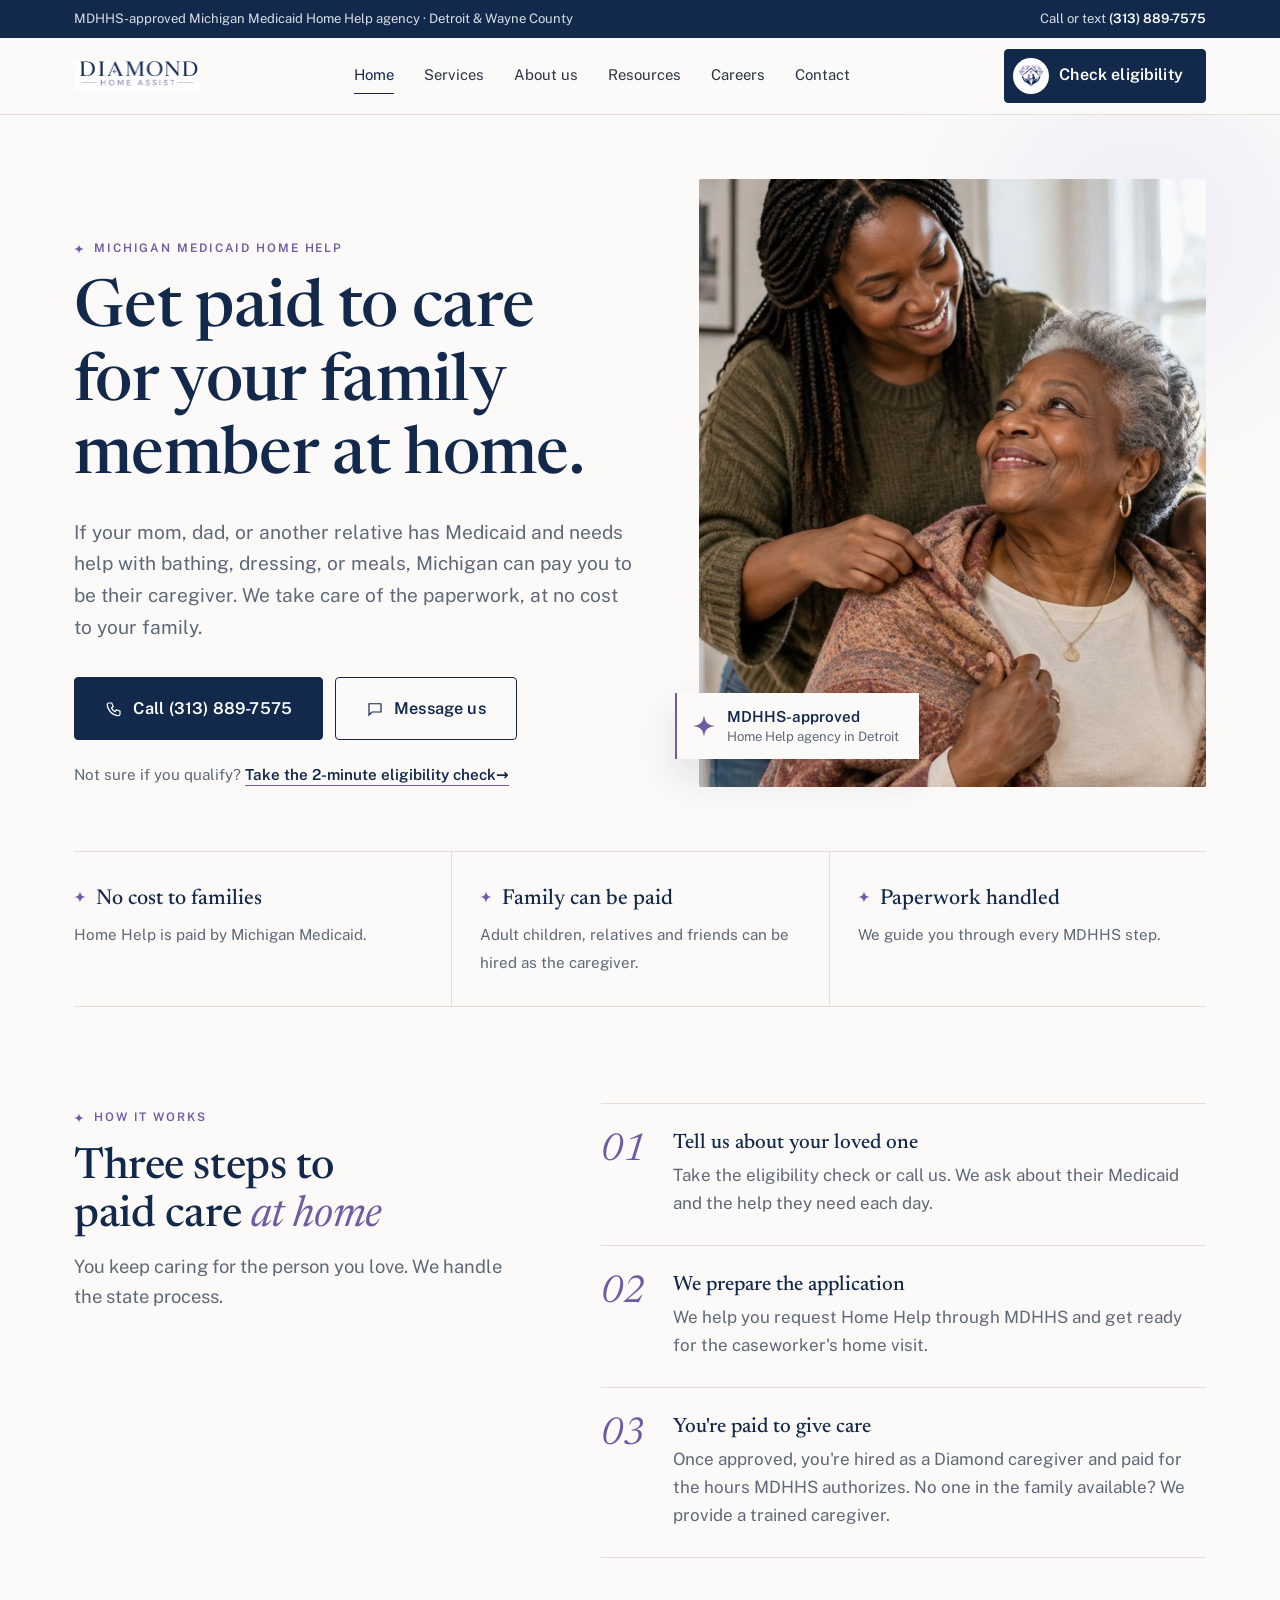
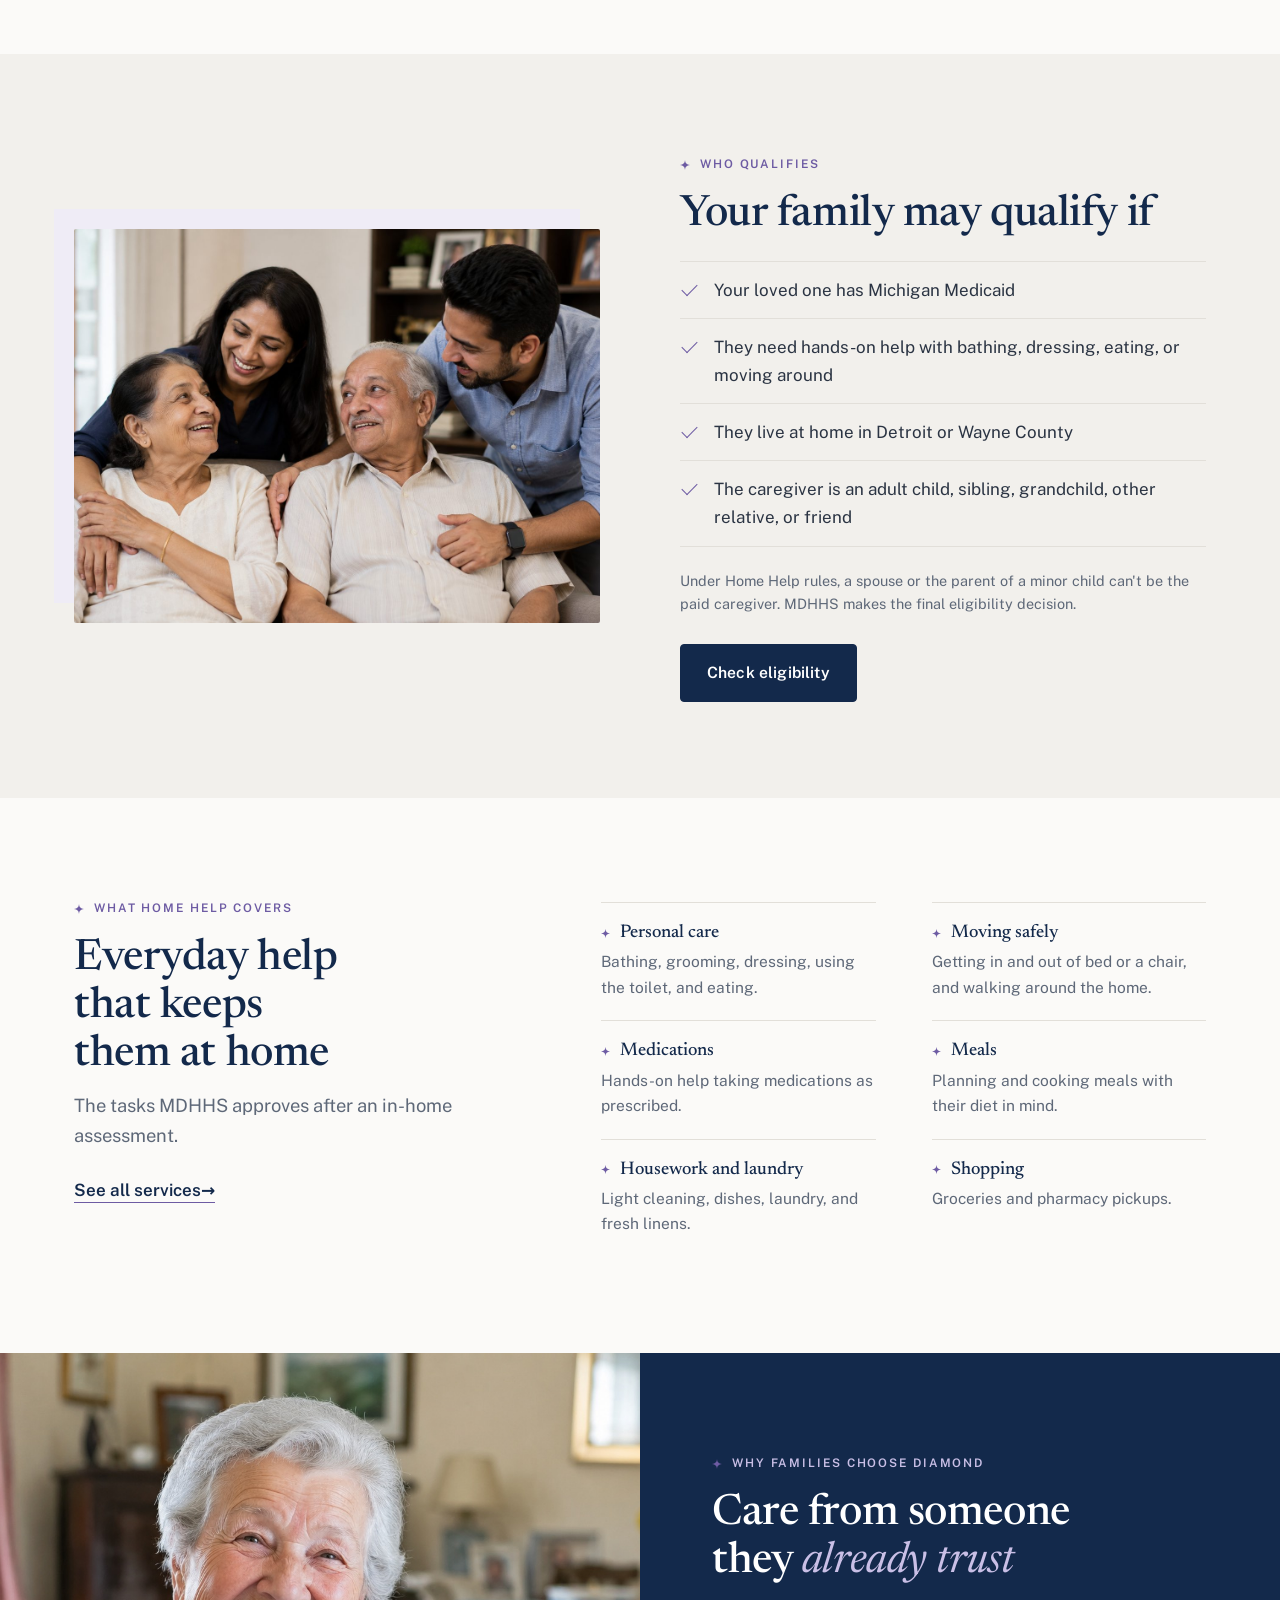
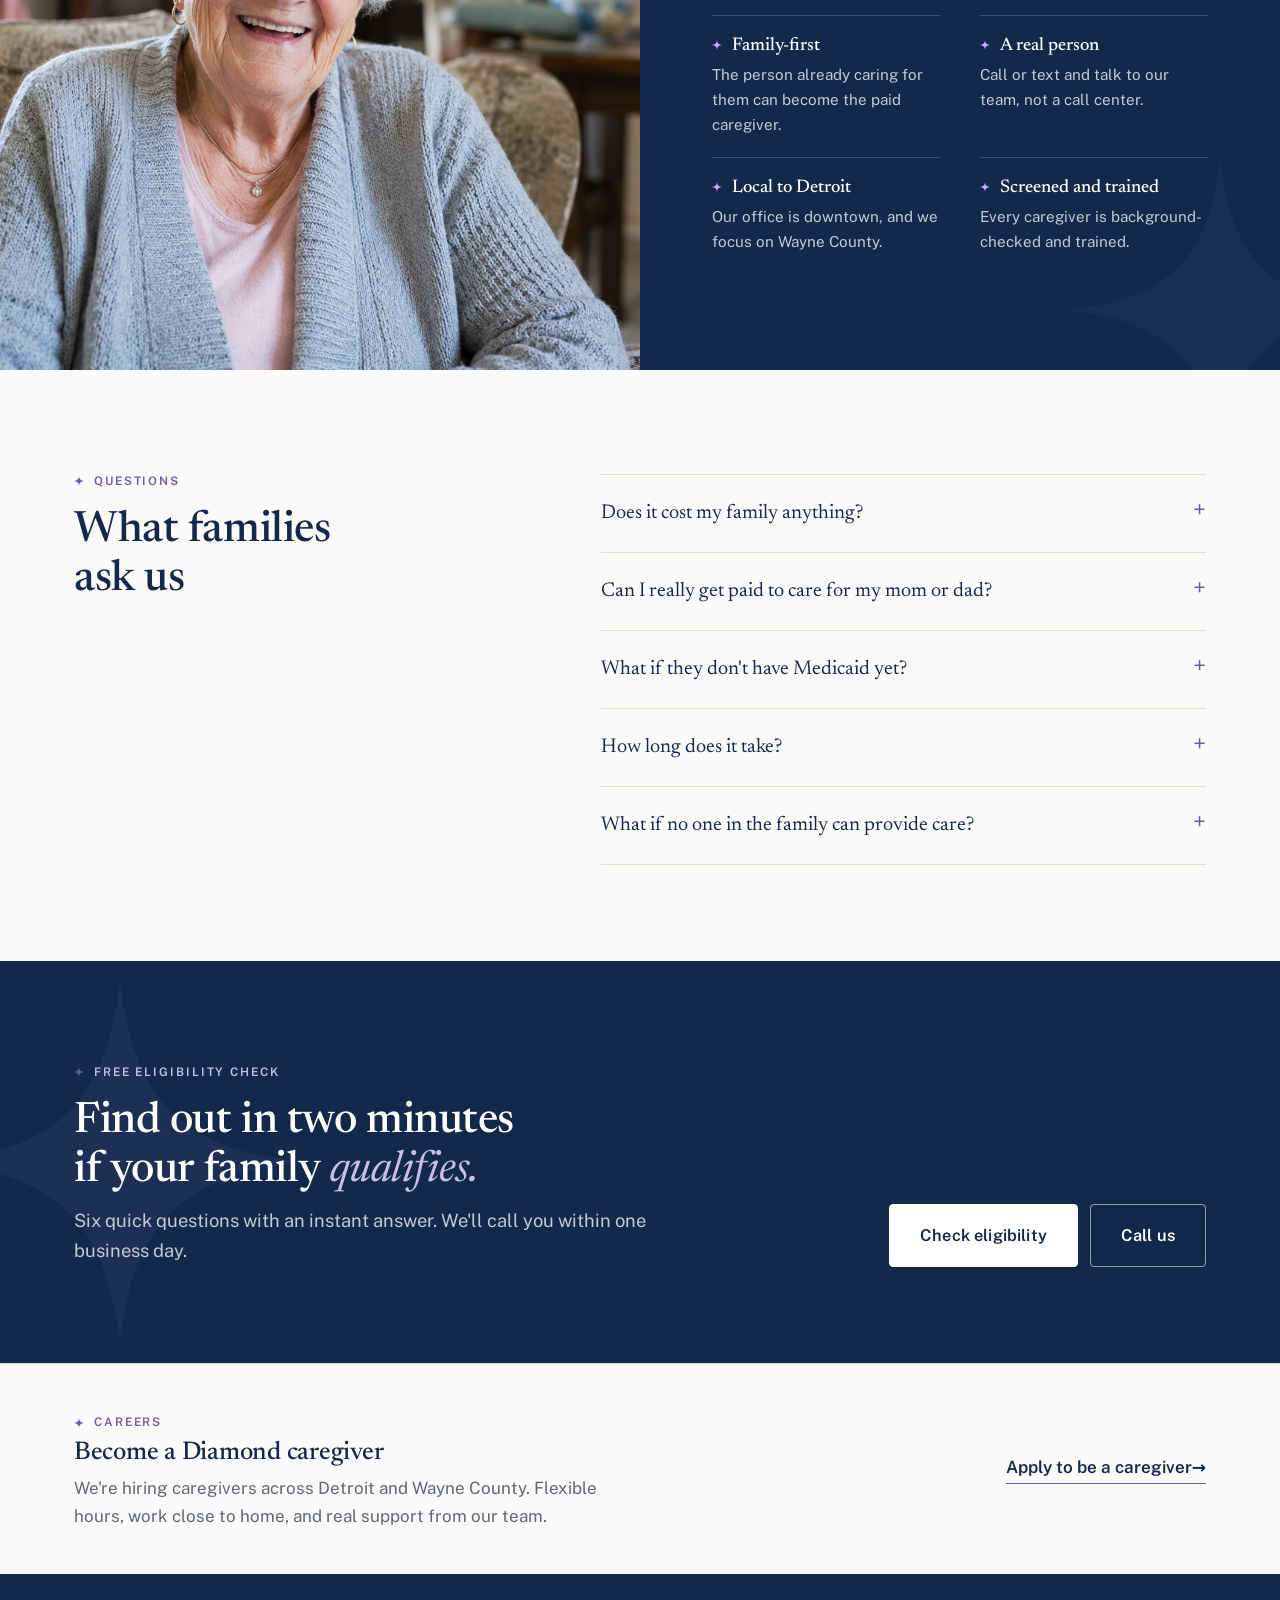
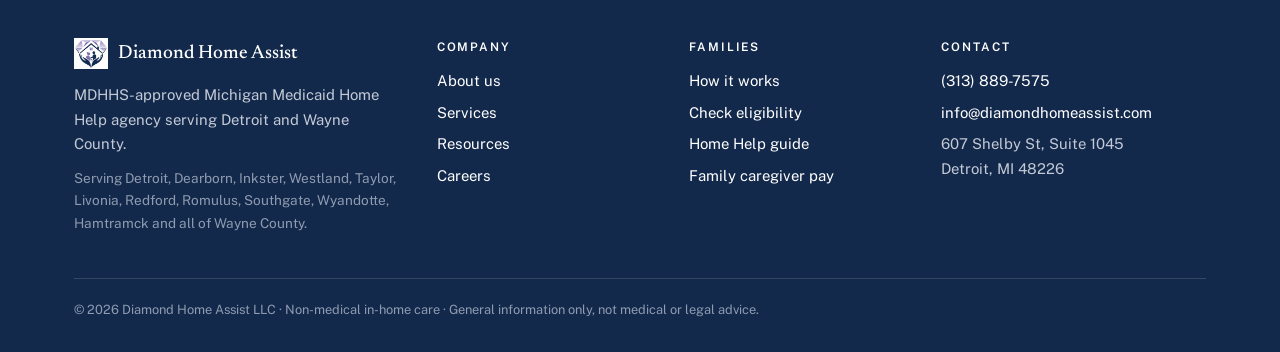
==== index.html @ 78a23a75 "Hero: align photo (remove offset frame), plain headline Co-Authored-By: Claude Opus 5.5 <noreply@ant" ====
<!DOCTYPE html>
<html lang="en">
<head>
<meta charset="utf-8">
<meta name="viewport" content="width=device-width, initial-scale=1">
<title>Get Paid to Care for Your Family Member | Diamond Home Assist – Detroit Home Help</title>
<meta name="description" content="Caring for a parent or relative in Detroit or Wayne County? If they have Medicaid, Michigan Home Help may pay you to be their caregiver. Free eligibility check — we handle the paperwork.">
<link rel="icon" href="assets/mark-sm.png">
<link rel="preconnect" href="https://fonts.googleapis.com">
<link rel="preconnect" href="https://fonts.gstatic.com" crossorigin>
<link href="https://fonts.googleapis.com/css2?family=Newsreader:ital,opsz,wght@0,6..72,400;0,6..72,500;1,6..72,400;1,6..72,500&family=Public+Sans:wght@400;500;600&display=swap" rel="stylesheet">
<link rel="stylesheet" href="style.css">
<link rel="canonical" href="https://diamondhomeassist.com/">
<meta property="og:title" content="Get paid to care for your family member | Diamond Home Assist">
<meta property="og:description" content="Caring for a parent on Medicaid in Detroit or Wayne County? Michigan Home Help may pay you. Free eligibility check.">
<meta property="og:image" content="https://diamondhomeassist.com/assets/og-image.jpg">
<meta property="og:url" content="https://diamondhomeassist.com/">
</head>
<body>

<div class="topbar"><div class="wrap">
  <span class="tb-left">MDHHS-approved Michigan Medicaid Home Help agency · Detroit &amp; Wayne County</span>
  <span>Call or text <a href="tel:+13138897575">(313) 889-7575</a></span>
</div></div>

<header>
  <div class="wrap nav">
    <a class="brand" href="index.html" aria-label="Diamond Home Assist — home"><img class="wordmark" src="assets/wordmark.png" alt="Diamond Home Assist"></a>
    <nav class="links" id="menu"><a href="index.html" class="active">Home</a><a href="services.html">Services</a><a href="about.html">About us</a><a href="articles.html">Resources</a><a href="careers.html">Careers</a><a href="#contact" data-msg>Contact</a></nav>
    <div class="nav-right">
      <a class="btn btn-primary nav-cta" href="eligibility.html"><span class="nav-emblem" aria-hidden="true"><img src="assets/mark-sm.png" alt=""></span>Check eligibility</a>
      <button class="burger" aria-label="Open menu" aria-expanded="false" aria-controls="menu"><span></span><span></span><span></span></button>
    </div>
  </div>
</header>

<main>
<section class="hero">
  <div class="wrap">
    <div class="hero-grid">
      <div>
        <span class="eyebrow">Michigan Medicaid Home Help</span>
        <h1>Get paid to care for your family member at home.</h1>
        <p class="lead">If your mom, dad, or another relative has Medicaid and needs help with bathing, dressing, or meals, Michigan can pay you to be their caregiver. We take care of the paperwork, at no cost to your family.</p>
        <div class="hero-ctas">
          <a class="btn btn-primary btn-lg" href="tel:+13138897575"><svg viewBox="0 0 24 24" fill="none" stroke="currentColor" stroke-width="1.6" aria-hidden="true"><path d="M5 4h4l2 5-2.5 1.5a11 11 0 0 0 5 5L15 13l5 2v4a2 2 0 0 1-2 2A16 16 0 0 1 3 6a2 2 0 0 1 2-2"/></svg>Call (313) 889-7575</a>
          <a class="btn btn-ghost btn-lg" href="#contact" data-msg><svg viewBox="0 0 24 24" fill="none" stroke="currentColor" stroke-width="1.6" aria-hidden="true"><path d="M4 5h16v11H8l-4 4z"/></svg>Message us</a>
        </div>
        <p class="hero-note">Not sure if you qualify? <a class="text-link" href="eligibility.html">Take the 2-minute eligibility check</a></p>
      </div>
      <figure class="hero-img">
        <img src="assets/hero-family.jpg" alt="A daughter caring for her mother at home">
        <figcaption class="hero-badge"><span class="star" aria-hidden="true"></span><span><strong>MDHHS-approved</strong>Home Help agency in Detroit</span></figcaption>
      </figure>
    </div>
    <div class="facts">
      <div><strong>No cost to families</strong><span>Home Help is paid by Michigan Medicaid.</span></div>
      <div><strong>Family can be paid</strong><span>Adult children, relatives and friends can be hired as the caregiver.</span></div>
      <div><strong>Paperwork handled</strong><span>We guide you through every MDHHS step.</span></div>
    </div>
  </div>
</section>

<section id="how">
  <div class="wrap split">
    <div class="split-head">
      <span class="eyebrow">How it works</span>
      <h2>Three steps to paid care <em>at home</em></h2>
      <p class="lead">You keep caring for the person you love. We handle the state process.</p>
    </div>
    <ol class="steps">
      <li><span class="n">01</span><div><h3>Tell us about your loved one</h3><p>Take the eligibility check or call us. We ask about their Medicaid and the help they need each day.</p></div></li>
      <li><span class="n">02</span><div><h3>We prepare the application</h3><p>We help you request Home Help through MDHHS and get ready for the caseworker's home visit.</p></div></li>
      <li><span class="n">03</span><div><h3>You're paid to give care</h3><p>Once approved, you're hired as a Diamond caregiver and paid for the hours MDHHS authorizes. No one in the family available? We provide a trained caregiver.</p></div></li>
    </ol>
  </div>
</section>

<section id="qualify" class="alt">
  <div class="wrap grid2">
    <div class="rounded"><img src="assets/family-caregiver.jpg" alt="Adult children with their parents at home"></div>
    <div>
      <span class="eyebrow">Who qualifies</span>
      <h2>Your family may qualify if</h2>
      <ul class="check">
        <li>Your loved one has Michigan Medicaid</li>
        <li>They need hands-on help with bathing, dressing, eating, or moving around</li>
        <li>They live at home in Detroit or Wayne County</li>
        <li>The caregiver is an adult child, sibling, grandchild, other relative, or friend</li>
      </ul>
      <p class="small-note">Under Home Help rules, a spouse or the parent of a minor child can't be the paid caregiver. MDHHS makes the final eligibility decision.</p>
      <p style="margin-top:28px"><a class="btn btn-primary" href="eligibility.html">Check eligibility</a></p>
    </div>
  </div>
</section>

<section id="services">
  <div class="wrap split">
    <div class="split-head">
      <span class="eyebrow">What Home Help covers</span>
      <h2>Everyday help that keeps them at home</h2>
      <p class="lead">The tasks MDHHS approves after an in-home assessment.</p>
      <p style="margin-top:24px"><a class="text-link" href="services.html">See all services</a></p>
    </div>
    <div>
      <div class="covers">
        <div><h3>Personal care</h3><p>Bathing, grooming, dressing, using the toilet, and eating.</p></div>
        <div><h3>Moving safely</h3><p>Getting in and out of bed or a chair, and walking around the home.</p></div>
        <div><h3>Medications</h3><p>Hands-on help taking medications as prescribed.</p></div>
        <div><h3>Meals</h3><p>Planning and cooking meals with their diet in mind.</p></div>
        <div><h3>Housework and laundry</h3><p>Light cleaning, dishes, laundry, and fresh linens.</p></div>
        <div><h3>Shopping</h3><p>Groceries and pharmacy pickups.</p></div>
      </div>
    </div>
  </div>
</section>

<section class="quote-band" id="why">
  <div class="quote-grid">
    <img src="assets/elder-care.jpg" alt="Smiling older woman at home in her armchair">
    <div class="quote-text">
      <span class="eyebrow">Why families choose Diamond</span>
      <h2>Care from someone they <em>already trust</em></h2>
      <div class="pillars">
        <div><h3>Family-first</h3><p>The person already caring for them can become the paid caregiver.</p></div>
        <div><h3>A real person</h3><p>Call or text and talk to our team, not a call center.</p></div>
        <div><h3>Local to Detroit</h3><p>Our office is downtown, and we focus on Wayne County.</p></div>
        <div><h3>Screened and trained</h3><p>Every caregiver is background-checked and trained.</p></div>
      </div>
    </div>
  </div>
</section>

<section id="faq">
  <div class="wrap split">
    <div class="split-head">
      <span class="eyebrow">Questions</span>
      <h2>What families ask us</h2>
    </div>
    <div class="faq">
      <details><summary>Does it cost my family anything?</summary><p>No. Home Help is paid by Michigan Medicaid, and our help with the application is free.</p></details>
      <details><summary>Can I really get paid to care for my mom or dad?</summary><p>Often, yes. Adult children, siblings, other relatives and friends can be paid caregivers through Home Help. Spouses cannot. You'd work as a Diamond Home Assist caregiver and be paid for the hours MDHHS approves.</p></details>
      <details><summary>What if they don't have Medicaid yet?</summary><p>Take the eligibility check anyway and choose "I'm not sure." We'll point you in the right direction.</p></details>
      <details><summary>How long does it take?</summary><p>It depends on when MDHHS schedules the in-home assessment. We submit everything quickly and follow up so the case keeps moving.</p></details>
      <details><summary>What if no one in the family can provide care?</summary><p>We'll match your loved one with one of our trained Diamond caregivers.</p></details>
    </div>
  </div>
</section>

<section class="cta-final"><span class="star-mark" aria-hidden="true"></span>
  <div class="wrap">
    <div>
      <span class="eyebrow">Free eligibility check</span>
      <h2>Find out in two minutes if your family <em>qualifies.</em></h2>
      <p class="lead">Six quick questions with an instant answer. We'll call you within one business day.</p>
    </div>
    <div class="hero-ctas">
      <a class="btn btn-light btn-lg" href="eligibility.html">Check eligibility</a>
      <a class="btn btn-light-ghost btn-lg" href="tel:+13138897575">Call us</a>
    </div>
  </div>
</section>

<section class="hiring">
  <div class="wrap hiring-inner">
    <div>
      <span class="eyebrow">Careers</span>
      <h2>Become a Diamond caregiver</h2>
      <p>We're hiring caregivers across Detroit and Wayne County. Flexible hours, work close to home, and real support from our team.</p>
    </div>
    <a class="text-link" href="careers.html">Apply to be a caregiver</a>
  </div>
</section>
</main>

<footer>
  <div class="wrap">
    <div class="fgrid fgrid4">
      <div>
        <a class="brand" href="index.html"><img src="assets/mark-sm.png" alt="">Diamond Home Assist</a>
        <p style="margin-top:14px;max-width:340px">MDHHS-approved Michigan Medicaid Home Help agency serving Detroit and Wayne County.</p>
        <p style="margin-top:10px;font-size:.85rem;color:#8f9bb0">Serving Detroit, Dearborn, Inkster, Westland, Taylor, Livonia, Redford, Romulus, Southgate, Wyandotte, Hamtramck and all of Wayne County.</p>
      </div>
      <div><h4>Company</h4><ul><li><a href="about.html">About us</a></li><li><a href="services.html">Services</a></li><li><a href="articles.html">Resources</a></li><li><a href="careers.html">Careers</a></li></ul></div>
      <div><h4>Families</h4><ul><li><a href="#how">How it works</a></li><li><a href="eligibility.html">Check eligibility</a></li><li><a href="articles/home-help-guide.html">Home Help guide</a></li><li><a href="articles/family-caregiver-pay.html">Family caregiver pay</a></li></ul></div>
      <div><h4>Contact</h4><ul><li><a href="tel:+13138897575">(313) 889-7575</a></li><li><a href="mailto:info@diamondhomeassist.com">info@diamondhomeassist.com</a></li><li>607 Shelby St, Suite 1045<br>Detroit, MI 48226</li></ul></div>
    </div>
    <div class="legal">© 2026 Diamond Home Assist LLC · Non-medical in-home care · General information only, not medical or legal advice.</div>
  </div>
</footer>

<div class="callbar">
  <a class="btn btn-primary" href="tel:+13138897575">Call now</a>
  <a class="btn btn-ghost" href="#contact" data-msg>Message us</a>
</div>

<div class="msg-modal" id="msgModal" hidden>
  <div class="msg-box" role="dialog" aria-modal="true" aria-labelledby="msgTitle">
    <button class="msg-close" aria-label="Close">×</button>
    <h3 id="msgTitle">How would you like to reach us?</h3>
    <p>We usually reply within one business day.</p>
    <a class="msg-opt" href="tel:+13138897575"><span><svg viewBox="0 0 24 24" fill="none" stroke="currentColor" stroke-width="1.6" aria-hidden="true"><path d="M5 4h4l2 5-2.5 1.5a11 11 0 0 0 5 5L15 13l5 2v4a2 2 0 0 1-2 2A16 16 0 0 1 3 6a2 2 0 0 1 2-2"/></svg></span><div><strong>Call us</strong><small>(313) 889-7575</small></div></a>
    <a class="msg-opt" href="sms:+13138897575"><span><svg viewBox="0 0 24 24" fill="none" stroke="currentColor" stroke-width="1.6" aria-hidden="true"><path d="M4 5h16v11H8l-4 4z"/></svg></span><div><strong>Send a text</strong><small>(313) 889-7575</small></div></a>
    <a class="msg-opt" href="mailto:info@diamondhomeassist.com?subject=Question%20about%20Home%20Help"><span><svg viewBox="0 0 24 24" fill="none" stroke="currentColor" stroke-width="1.6" aria-hidden="true"><rect x="3" y="5" width="18" height="14"/><path d="m3 6 9 7 9-7"/></svg></span><div><strong>Email us</strong><small>info@diamondhomeassist.com</small></div></a>
    <a class="msg-opt" href="eligibility.html"><span><svg viewBox="0 0 24 24" fill="none" stroke="currentColor" stroke-width="1.6" aria-hidden="true"><path d="m5 12 4 4 10-10"/></svg></span><div><strong>Check if you qualify</strong><small>Six quick questions, instant answer</small></div></a>
  </div>
</div>
<script>
(function(){
  var m=document.getElementById('msgModal'),b=document.querySelector('.burger'),menu=document.getElementById('menu');
  function open(e){e&&e.preventDefault();m.hidden=false;menu.classList.remove('open');b.setAttribute('aria-expanded','false')}
  document.querySelectorAll('[data-msg]').forEach(function(a){a.addEventListener('click',open)});
  m.addEventListener('click',function(e){if(e.target===m||e.target.classList.contains('msg-close'))m.hidden=true});
  m.querySelectorAll('.msg-opt').forEach(function(a){a.addEventListener('click',function(){m.hidden=true})});
  document.addEventListener('keydown',function(e){if(e.key==='Escape')m.hidden=true});
  b.addEventListener('click',function(){var o=menu.classList.toggle('open');b.setAttribute('aria-expanded',o)});
})();
</script>
</body>
</html>
---- style.css ----
/* Diamond Home Assist — site stylesheet v2
   Layout idea: quiet editorial pages — left-aligned serif headlines, hairline rules,
   generous white space, photography carrying the warmth; navy ink + one lavender accent from the logo. */
:root{
  --ink:#13294b;          /* brand navy — headings, buttons */
  --text:#2b3443;         /* body copy */
  --muted:#5e6878;        /* secondary copy */
  --paper:#fbfaf8;        /* page background */
  --stone:#f2f0ec;        /* alternate section background */
  --rule:#e2dfd9;         /* hairlines */
  --accent:#6d5ba3;       /* lavender from the wordmark — small labels, links, focus */
  --accent-soft:#efecf6;
  --display:'Newsreader',Georgia,'Times New Roman',serif;
  --body:'Public Sans',system-ui,-apple-system,'Segoe UI',Roboto,sans-serif;
  /* legacy names used by page-level styles */
  --navy:var(--ink); --teal:var(--accent); --teal-soft:var(--accent-soft); --gold:var(--accent);
  --line:var(--rule); --bg:var(--paper); --card:#fff; --radius:6px;
}
*{box-sizing:border-box;margin:0;padding:0}
html{scroll-behavior:smooth;-webkit-text-size-adjust:100%}
body{font-family:var(--body);color:var(--text);background:var(--paper);line-height:1.65;font-size:17px;padding-bottom:72px;-webkit-font-smoothing:antialiased}
@media(min-width:900px){body{padding-bottom:0}}
img{max-width:100%;display:block}
a{color:var(--accent)}
:focus-visible{outline:2px solid var(--accent);outline-offset:3px}
h1,h2,h3{font-family:var(--display);color:var(--ink);font-weight:500;line-height:1.12;letter-spacing:-.01em;text-wrap:balance}
h1{font-size:clamp(2.4rem,5.6vw,4.1rem)}
h2{font-size:clamp(1.9rem,3.6vw,2.7rem);margin-bottom:.7rem}
h3{font-size:1.3rem;margin-bottom:.35rem;letter-spacing:0}
.wrap{max-width:1180px;margin:0 auto;padding:0 24px}
.eyebrow{display:inline-block;font-family:var(--body);font-size:.74rem;font-weight:600;letter-spacing:.16em;text-transform:uppercase;color:var(--accent);margin-bottom:1rem}
.lead{font-size:1.15rem;color:var(--muted);max-width:58ch}
.center{text-align:center}
.center .lead{margin-left:auto;margin-right:auto}

/* utility bar + header */
.topbar{background:var(--ink);color:#d9dee8;font-size:.82rem}
.topbar .wrap{display:flex;justify-content:space-between;gap:16px;padding-top:8px;padding-bottom:8px}
.topbar a{color:#fff;text-decoration:none;font-weight:600}
.topbar .tb-left{display:none}
@media(min-width:700px){.topbar .tb-left{display:block}}
header{position:sticky;top:0;z-index:20;background:rgba(251,250,248,.96);backdrop-filter:blur(8px);border-bottom:1px solid var(--rule)}
.nav{display:flex;align-items:center;justify-content:space-between;height:76px;gap:20px}
.brand{display:flex;align-items:center;gap:10px;text-decoration:none;color:var(--ink);font-family:var(--display);font-weight:500;font-size:1.2rem}
.brand img{width:34px;height:auto}
.brand .wordmark{width:auto;height:30px}
.links{display:none;gap:30px;align-items:center}
.links a{color:var(--text);text-decoration:none;font-size:.93rem;white-space:nowrap;padding:6px 0;border-bottom:1px solid transparent}
.links a:hover,.links a.active{color:var(--ink);border-bottom-color:var(--ink)}
@media(min-width:960px){.links{display:flex}}
.nav-right{display:flex;align-items:center;gap:12px}
.burger{display:flex;flex-direction:column;gap:5px;background:none;border:0;padding:8px;cursor:pointer}
.burger span{width:24px;height:1.5px;background:var(--ink)}
@media(min-width:960px){.burger{display:none}}
@media(max-width:959px){
  .links.open{display:flex;flex-direction:column;align-items:stretch;gap:0;position:absolute;top:76px;left:0;right:0;background:var(--paper);border-bottom:1px solid var(--rule);padding:4px 24px 18px}
  .links.open a{padding:15px 0;border-bottom:1px solid var(--rule);font-size:1.05rem}
  .nav-right .btn{display:none}
}

/* buttons */
.btn{display:inline-flex;align-items:center;justify-content:center;gap:10px;padding:15px 26px;border-radius:4px;font-family:var(--body);font-weight:600;font-size:.98rem;letter-spacing:.01em;text-decoration:none;border:1px solid transparent;cursor:pointer;transition:background .2s,color .2s,border-color .2s}
.btn-primary,.btn-dark{background:var(--ink);color:#fff;border-color:var(--ink)}
.btn-primary:hover,.btn-dark:hover{background:#0b1a33}
.btn-ghost{background:transparent;color:var(--ink);border-color:var(--ink)}
.btn-ghost:hover{background:var(--ink);color:#fff}
.btn-light{background:#fff;color:var(--ink);border-color:#fff}
.btn-light:hover{background:transparent;color:#fff}
.btn-sm{padding:10px 18px;font-size:.88rem}
.btn-lg{padding:17px 30px;font-size:1.02rem}
.btn svg{width:18px;height:18px;flex:none}
.text-link{color:var(--ink);font-weight:600;text-decoration:none;border-bottom:1px solid var(--accent);padding-bottom:2px}
.text-link:hover{color:var(--accent)}

/* hero */
.hero{padding:64px 0 0}
.hero-grid{display:grid;gap:44px;align-items:end}
@media(min-width:960px){.hero-grid{grid-template-columns:1.05fr .95fr;gap:64px}}
.hero h1{max-width:15ch}
.hero .lead{margin-top:22px;font-size:1.2rem}
.hero-ctas{display:flex;flex-wrap:wrap;gap:12px;margin:34px 0 22px}
.hero-note{font-size:.95rem;color:var(--muted)}
.hero-img{position:relative}
.hero-img img{width:100%;aspect-ratio:4/5;object-fit:cover;border-radius:2px}
@media(min-width:960px){.hero-img img{aspect-ratio:5/6}}
.hero-img figcaption{font-size:.82rem;color:var(--muted);margin-top:10px}
.facts{display:grid;border-top:1px solid var(--rule);border-bottom:1px solid var(--rule);margin-top:64px}
@media(min-width:760px){.facts{grid-template-columns:repeat(3,1fr)}}
.facts div{padding:26px 0}
@media(min-width:760px){.facts div{padding:30px 28px}.facts div:first-child{padding-left:0}.facts div+div{border-left:1px solid var(--rule)}}
@media(max-width:759px){.facts div+div{border-top:1px solid var(--rule)}}
.facts strong{display:block;font-family:var(--display);font-weight:500;font-size:1.35rem;color:var(--ink);margin-bottom:2px}
.facts span{color:var(--muted);font-size:.95rem}

/* sections */
section{padding:96px 0}
.alt{background:var(--stone)}
.split{display:grid;gap:40px}
@media(min-width:900px){.split{grid-template-columns:.85fr 1.15fr;gap:80px}}
.split-head h2{max-width:14ch}
.steps{list-style:none;counter-reset:s}
.steps li{display:grid;grid-template-columns:64px 1fr;gap:8px;padding:28px 0;border-top:1px solid var(--rule)}
.steps li:last-child{border-bottom:1px solid var(--rule)}
.steps .n{font-family:var(--display);font-size:1.6rem;color:var(--accent);line-height:1.2}
.steps p{color:var(--muted)}
.grid2{display:grid;gap:44px;align-items:center}
@media(min-width:900px){.grid2{grid-template-columns:1fr 1fr;gap:80px}}
.rounded{overflow:hidden;border-radius:2px;aspect-ratio:4/3;background:var(--stone)}
.rounded img{width:100%;height:100%;object-fit:cover}
.check{list-style:none;margin:22px 0}
.check li{padding:14px 0 14px 34px;position:relative;border-top:1px solid var(--rule)}
.check li:last-child{border-bottom:1px solid var(--rule)}
.check li::before{content:"";position:absolute;left:2px;top:22px;width:14px;height:7px;border-left:1.5px solid var(--accent);border-bottom:1.5px solid var(--accent);transform:rotate(-45deg)}
.small-note{color:var(--muted);font-size:.9rem}
.covers{display:grid;gap:0 56px;margin-top:8px}
@media(min-width:700px){.covers{grid-template-columns:1fr 1fr}}
.covers div{padding:20px 0;border-top:1px solid var(--rule)}
.covers h3{font-size:1.15rem}
.covers p{color:var(--muted);font-size:.97rem}
.note-box{margin-top:36px;padding:20px 24px;background:var(--stone);border-left:2px solid var(--accent);font-size:.95rem;color:var(--text);max-width:820px}
.alt .note-box{background:#fff}
.quote-band{background:var(--ink);color:#fff;padding:0}
.quote-grid{display:grid}
@media(min-width:900px){.quote-grid{grid-template-columns:1fr 1fr}}
.quote-grid img{width:100%;height:100%;min-height:320px;object-fit:cover}
.quote-text{padding:72px 24px}
@media(min-width:900px){.quote-text{padding:96px 72px}}
.quote-band h2{color:#fff}
.quote-band .eyebrow{color:#c9bfe6}
.pillars{display:grid;gap:0 40px;margin-top:28px}
@media(min-width:600px){.pillars{grid-template-columns:1fr 1fr}}
.pillars div{padding:20px 0;border-top:1px solid rgba(255,255,255,.18)}
.pillars h3{color:#fff;font-size:1.15rem}
.pillars p{color:#c3cad6;font-size:.95rem}

/* faq */
.faq{max-width:820px;margin-top:8px}
details{border-top:1px solid var(--rule);padding:22px 0}
details:last-child{border-bottom:1px solid var(--rule)}
summary{cursor:pointer;font-family:var(--display);font-size:1.25rem;color:var(--ink);list-style:none;display:flex;justify-content:space-between;gap:16px}
summary::-webkit-details-marker{display:none}
summary::after{content:"+";font-family:var(--body);font-weight:300;font-size:1.5rem;line-height:1;color:var(--accent)}
details[open] summary::after{content:"−"}
details p{margin-top:12px;color:var(--muted);max-width:65ch}

/* closing CTA */
.cta-final{background:var(--stone);text-align:left}
.cta-final .wrap{display:grid;gap:28px;align-items:end}
@media(min-width:900px){.cta-final .wrap{grid-template-columns:1.2fr .8fr}}
.cta-final .hero-ctas{margin:0}
@media(min-width:900px){.cta-final .hero-ctas{justify-content:flex-end}}
.cta-band{background:var(--stone)}
.cta-band .hero-ctas{justify-content:center}

/* careers line */
.hiring{background:var(--paper);padding:44px 0;border-top:1px solid var(--rule)}
.hiring-inner{display:flex;flex-wrap:wrap;gap:20px 32px;align-items:center;justify-content:space-between}
.hiring h2{font-size:1.6rem;margin:0}
.hiring .eyebrow{margin-bottom:.4rem}
.hiring p{color:var(--muted);max-width:56ch;margin-top:6px}

/* footer */
footer{background:var(--ink);color:#c3cad6;padding:64px 0 32px;font-size:.93rem}
footer a{color:#fff;text-decoration:none}
footer a:hover{text-decoration:underline}
.fgrid{display:grid;gap:32px}
@media(min-width:800px){.fgrid{grid-template-columns:1.4fr 1fr 1fr}}
@media(min-width:900px){.fgrid4{grid-template-columns:1.5fr 1fr 1fr 1.2fr}}
footer h4{color:#fff;margin-bottom:12px;font-size:.74rem;letter-spacing:.16em;text-transform:uppercase;font-weight:600}
footer li{list-style:none;margin:7px 0}
footer .brand{color:#fff}
.legal{border-top:1px solid rgba(255,255,255,.14);margin-top:44px;padding-top:20px;font-size:.8rem;color:#8f9bb0}

/* mobile action bar */
.callbar{position:fixed;bottom:0;left:0;right:0;z-index:30;display:grid;grid-template-columns:1fr 1fr;gap:8px;padding:10px 12px calc(10px + env(safe-area-inset-bottom));background:var(--paper);border-top:1px solid var(--rule)}
.callbar .btn{padding:13px 10px;font-size:.95rem}
@media(min-width:900px){.callbar{display:none}}

/* contact popup */
.msg-modal{position:fixed;inset:0;z-index:100;background:rgba(19,41,75,.5);display:flex;align-items:center;justify-content:center;padding:20px}
.msg-modal[hidden]{display:none}
.msg-box{background:var(--paper);border-radius:6px;padding:32px;max-width:440px;width:100%;position:relative}
.msg-box h3{font-size:1.5rem;padding-right:30px}
.msg-box>p{color:var(--muted);margin-bottom:18px}
.msg-close{position:absolute;top:16px;right:18px;background:none;border:0;font-size:1.6rem;line-height:1;color:var(--muted);cursor:pointer}
.msg-opt{display:flex;align-items:center;gap:16px;padding:16px 4px;border-top:1px solid var(--rule);text-decoration:none;color:var(--text)}
.msg-opt:last-child{border-bottom:1px solid var(--rule)}
.msg-opt:hover strong{color:var(--accent)}
.msg-opt span{width:22px;display:flex;justify-content:center;color:var(--accent);font-size:1.1rem}
.msg-opt span svg{width:20px;height:20px}
.msg-opt strong{display:block;color:var(--ink);font-weight:600}
.msg-opt small{color:var(--muted);font-size:.9rem}

/* inner pages */
.page-hero{background:var(--stone);padding:72px 0 64px;border-bottom:1px solid var(--rule)}
.page-hero h1{max-width:18ch}
.grid3{display:grid;gap:0 40px;margin-top:36px}
@media(min-width:800px){.grid3{grid-template-columns:repeat(3,1fr)}}
.card{background:transparent;border-top:1px solid var(--rule);padding:26px 0}
.card p{color:var(--muted)}
.num{font-family:var(--display);font-size:1.5rem;color:var(--accent);margin-bottom:8px}
.svc-grid{display:grid;gap:0 48px;margin-top:36px;text-align:left}
@media(min-width:700px){.svc-grid{grid-template-columns:repeat(2,1fr)}}
@media(min-width:1000px){.svc-grid{grid-template-columns:repeat(3,1fr)}}
.svc{position:relative}
.svc-ico{display:none}
.svc.soon h3::after{content:" — on the way";font-family:var(--body);font-size:.8rem;color:var(--accent);letter-spacing:.04em}
.badge{display:none}
.why{background:var(--ink);color:#fff}
.why h2,.why h3{color:#fff}
.why .eyebrow{color:#c9bfe6}
.why .lead{color:#c3cad6}
.why-grid{display:grid;gap:0 40px}
@media(min-width:600px){.why-grid{grid-template-columns:1fr 1fr}}
.why-grid.four{grid-template-columns:repeat(auto-fit,minmax(220px,1fr))}
.why-item{padding:22px 0;border-top:1px solid rgba(255,255,255,.18)}
.why-item p{color:#c3cad6;font-size:.96rem}
.res{display:block;text-decoration:none;color:var(--text)}
.res:hover h3{color:var(--accent)}
.res .more{display:inline-block;margin-top:12px;color:var(--ink);font-weight:600;border-bottom:1px solid var(--accent)}
.pill-tag{display:inline-block;color:var(--accent);font-size:.72rem;font-weight:600;letter-spacing:.16em;text-transform:uppercase;margin-bottom:10px}
.article-page section{padding:56px 0 72px!important}
.article{max-width:740px}
.article .back{display:inline-block;color:var(--ink);font-weight:600;text-decoration:none;margin-bottom:22px;font-size:.92rem}
.article .meta{color:var(--muted);margin:10px 0 32px;font-size:.95rem}
.article h2{font-size:1.75rem;margin:44px 0 14px}
.article p{margin-bottom:16px;font-size:1.06rem}
.article ul,.article ol{margin:0 0 18px 22px}
.article li{margin:6px 0}
.article .grid2{gap:0 32px;align-items:stretch}
@media(min-width:600px){.article .grid2{grid-template-columns:1fr 1fr}}
.article .mini{border-top:1px solid var(--rule);padding:16px 0;color:var(--muted);font-size:.97rem}
.article .mini b{color:var(--ink)}
.article .callout{border-left:2px solid var(--accent);background:var(--stone);padding:20px 24px;margin:28px 0}
.article .callout p{margin:0}
.article .disclaimer{font-size:.85rem;color:var(--muted);border-top:1px solid var(--rule);padding-top:18px;margin-top:40px}
.article table{width:100%;border-collapse:collapse;margin:18px 0;font-variant-numeric:tabular-nums}
.article th,.article td{border-bottom:1px solid var(--rule);padding:12px 8px;text-align:left}

/* forms (careers) */
.form-section{background:var(--stone)}
.form-card{background:#fff;border:1px solid var(--rule);border-radius:6px;padding:28px}
@media(min-width:700px){.form-card{padding:40px}}
.field{margin-bottom:18px}
.field label,.field legend{display:block;font-weight:600;margin-bottom:6px;color:var(--ink);font-size:.95rem}
.field input,.field select,.field textarea{width:100%;padding:14px 16px;border:1px solid #cfccc5;border-radius:4px;font-size:1rem;font-family:inherit;background:#fff;color:var(--text)}
.field input:focus,.field select:focus,.field textarea:focus{outline:none;border-color:var(--ink);box-shadow:0 0 0 3px var(--accent-soft)}
.row2{display:grid;gap:0 16px}
@media(min-width:600px){.row2{grid-template-columns:1fr 1fr}}
fieldset{border:0}
.opts{display:flex;flex-wrap:wrap;gap:10px}
.opts label{display:flex;align-items:center;gap:8px;border:1px solid #cfccc5;border-radius:4px;padding:10px 16px;cursor:pointer;font-weight:500;color:var(--text);margin:0}
.opts input{width:auto;accent-color:var(--ink)}
.opts label:has(input:checked){border-color:var(--ink);background:var(--accent-soft)}
.form-card .btn{width:100%;margin-top:6px}
.fine{font-size:.84rem;color:var(--muted);margin-top:14px;text-align:center}
.hp{position:absolute;left:-9999px}
@media(prefers-reduced-motion:reduce){*{scroll-behavior:auto!important;transition:none!important}}

/* --- flair: the logo's four-point star, italic accents, framed photography --- */
:root{--star:url("data:image/svg+xml,%3Csvg xmlns='http://www.w3.org/2000/svg' viewBox='0 0 24 24'%3E%3Cpath d='M12 0C13 8 16 11 24 12C16 13 13 16 12 24C11 16 8 13 0 12C8 11 11 8 12 0Z' fill='%236d5ba3'/%3E%3C/svg%3E")}
h1 em,h2 em{font-style:italic;color:var(--accent);font-weight:400}
.quote-band h2 em,.cta-final h2 em{color:#c9bfe6}
.eyebrow{display:inline-flex;align-items:center;gap:10px}
.eyebrow::before{content:"";width:10px;height:10px;background:var(--star) center/contain no-repeat;flex:none}
.star{display:inline-block;width:22px;height:22px;background:var(--star) center/contain no-repeat;flex:none}

/* hero: offset frame + floating badge + gentle entrance */
.hero{position:relative;overflow:hidden}
.hero::before{content:"";position:absolute;right:-120px;top:-140px;width:520px;height:520px;background:radial-gradient(closest-side,var(--accent-soft),transparent);z-index:-1}
.hero-img{margin:0 0 0 0}
.hero-img img{position:relative;z-index:1}
@media(min-width:960px){.hero-img{margin:0 24px 24px 0}.hero-img::after{content:"";position:absolute;inset:24px -24px -24px 24px;border:1px solid var(--accent);z-index:0}}
.hero-badge{position:absolute;z-index:2;left:-1px;bottom:28px;display:flex;align-items:center;gap:12px;background:var(--paper);padding:14px 20px 14px 16px;border-left:2px solid var(--accent);box-shadow:0 18px 40px rgba(19,41,75,.12);font-size:.88rem;color:var(--muted);line-height:1.35;margin:0!important}
.hero-badge strong{display:block;color:var(--ink);font-weight:600;font-size:.95rem}
@media(min-width:960px){.hero-badge{left:-36px}}
@keyframes rise{from{opacity:.001;transform:translateY(14px)}to{opacity:1;transform:none}}
.hero-grid>div>*{animation:rise .8s cubic-bezier(.2,.7,.2,1) both}
.hero-grid>div>*:nth-child(2){animation-delay:.08s}
.hero-grid>div>*:nth-child(3){animation-delay:.16s}
.hero-grid>div>*:nth-child(4){animation-delay:.24s}
.hero-grid>div>*:nth-child(5){animation-delay:.32s}
.hero-img{animation:rise 1s .2s cubic-bezier(.2,.7,.2,1) both}
.facts strong::before{content:"";display:inline-block;width:12px;height:12px;margin-right:10px;background:var(--star) center/contain no-repeat;vertical-align:1px}

/* steps: big italic numerals */
.steps .n{font-style:italic;font-size:2.4rem;line-height:1}
.steps li{transition:padding-left .3s}
.steps li:hover{padding-left:8px}

/* photos: slow zoom on hover */
.rounded img,.quote-grid img{transition:transform 1.2s cubic-bezier(.2,.7,.2,1)}
.rounded:hover img{transform:scale(1.04)}
.quote-grid>img{overflow:hidden}
#qualify .rounded{position:relative;overflow:visible}
#qualify .rounded img{border-radius:2px}
@media(min-width:900px){#qualify .rounded::before{content:"";position:absolute;inset:-20px 20px 20px -20px;background:var(--accent-soft);z-index:0}#qualify .rounded img{position:relative;z-index:1}}

/* covers: star bullets + hover underline */
.covers h3{display:flex;align-items:center;gap:10px}
.covers h3::before{content:"";width:9px;height:9px;background:var(--star) center/contain no-repeat;flex:none}

/* quote band star watermark */
.quote-text{position:relative;overflow:hidden}
.quote-text::after{content:"";position:absolute;right:-90px;bottom:-90px;width:300px;height:300px;background:var(--star) center/contain no-repeat;opacity:.09}
.pillars h3::before{content:"";display:inline-block;width:10px;height:10px;margin-right:10px;background:var(--star) center/contain no-repeat;filter:brightness(1.8)}

/* closing CTA on navy with a large star */
.cta-final{background:var(--ink);position:relative;overflow:hidden}
.cta-final h2{color:#fff}
.cta-final .lead{color:#c3cad6}
.cta-final .eyebrow{color:#c9bfe6}
.cta-final .wrap{position:relative;z-index:1}
.star-mark{position:absolute;left:-60px;top:50%;width:360px;height:360px;transform:translateY(-50%);background:var(--star) center/contain no-repeat;opacity:.12}
.btn-light-ghost{background:transparent;color:#fff;border-color:rgba(255,255,255,.55)}
.btn-light-ghost:hover{background:#fff;color:var(--ink)}
.btn-light:hover{background:var(--accent-soft);color:var(--ink);border-color:var(--accent-soft)}

/* buttons: understated arrow nudge */
.text-link::after{content:" →";display:inline-block;transition:transform .2s}
.text-link:hover::after{transform:translateX(4px)}
@media(prefers-reduced-motion:reduce){.hero-grid>div>*,.hero-img{animation:none}}

/* header CTA: prominent, always visible */
.nav-cta{padding:14px 24px;font-size:1rem;gap:10px}
.nav-cta .star{width:14px;height:14px;filter:brightness(2.2)}
.nav-cta:hover{background:var(--accent);border-color:var(--accent)}
@media(max-width:959px){.nav-right .nav-cta{display:inline-flex;padding:11px 16px;font-size:.92rem}}
@media(max-width:420px){.nav-right .nav-cta .star{display:none}.brand .wordmark{height:24px}}
.nav-cta{padding:8px 22px 8px 8px}
.nav-emblem{width:36px;height:36px;border-radius:50%;background:#fff;display:flex;align-items:center;justify-content:center;flex:none}
.nav-emblem img{width:26px;height:auto}
@media(max-width:959px){.nav-right .nav-cta{padding:6px 14px 6px 6px}.nav-emblem{width:30px;height:30px}.nav-emblem img{width:21px}}
@media(max-width:420px){.nav-right .nav-cta .nav-emblem{display:flex}}
/* hero photo: no offset frame, aligned to the grid */
@media(min-width:960px){.hero-img{margin:0}.hero-img::after{content:none}.hero-badge{left:-24px}}
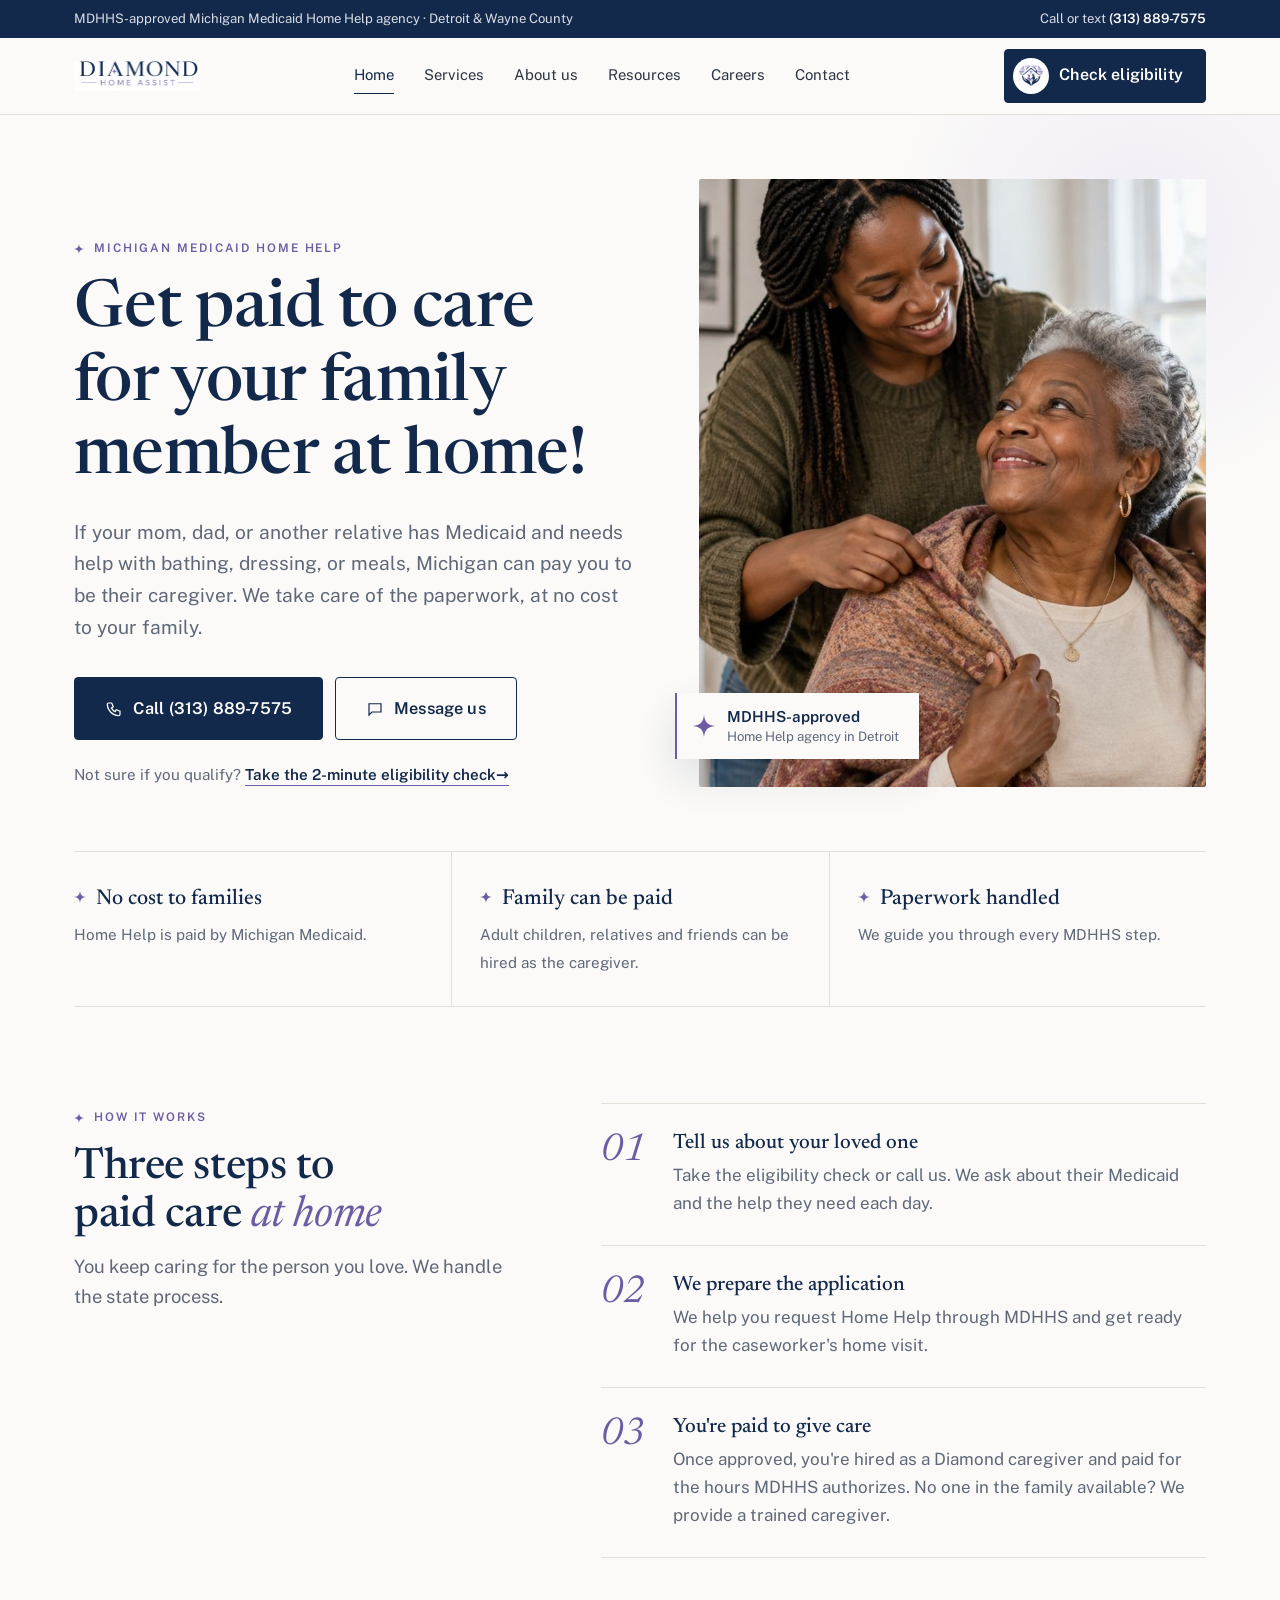
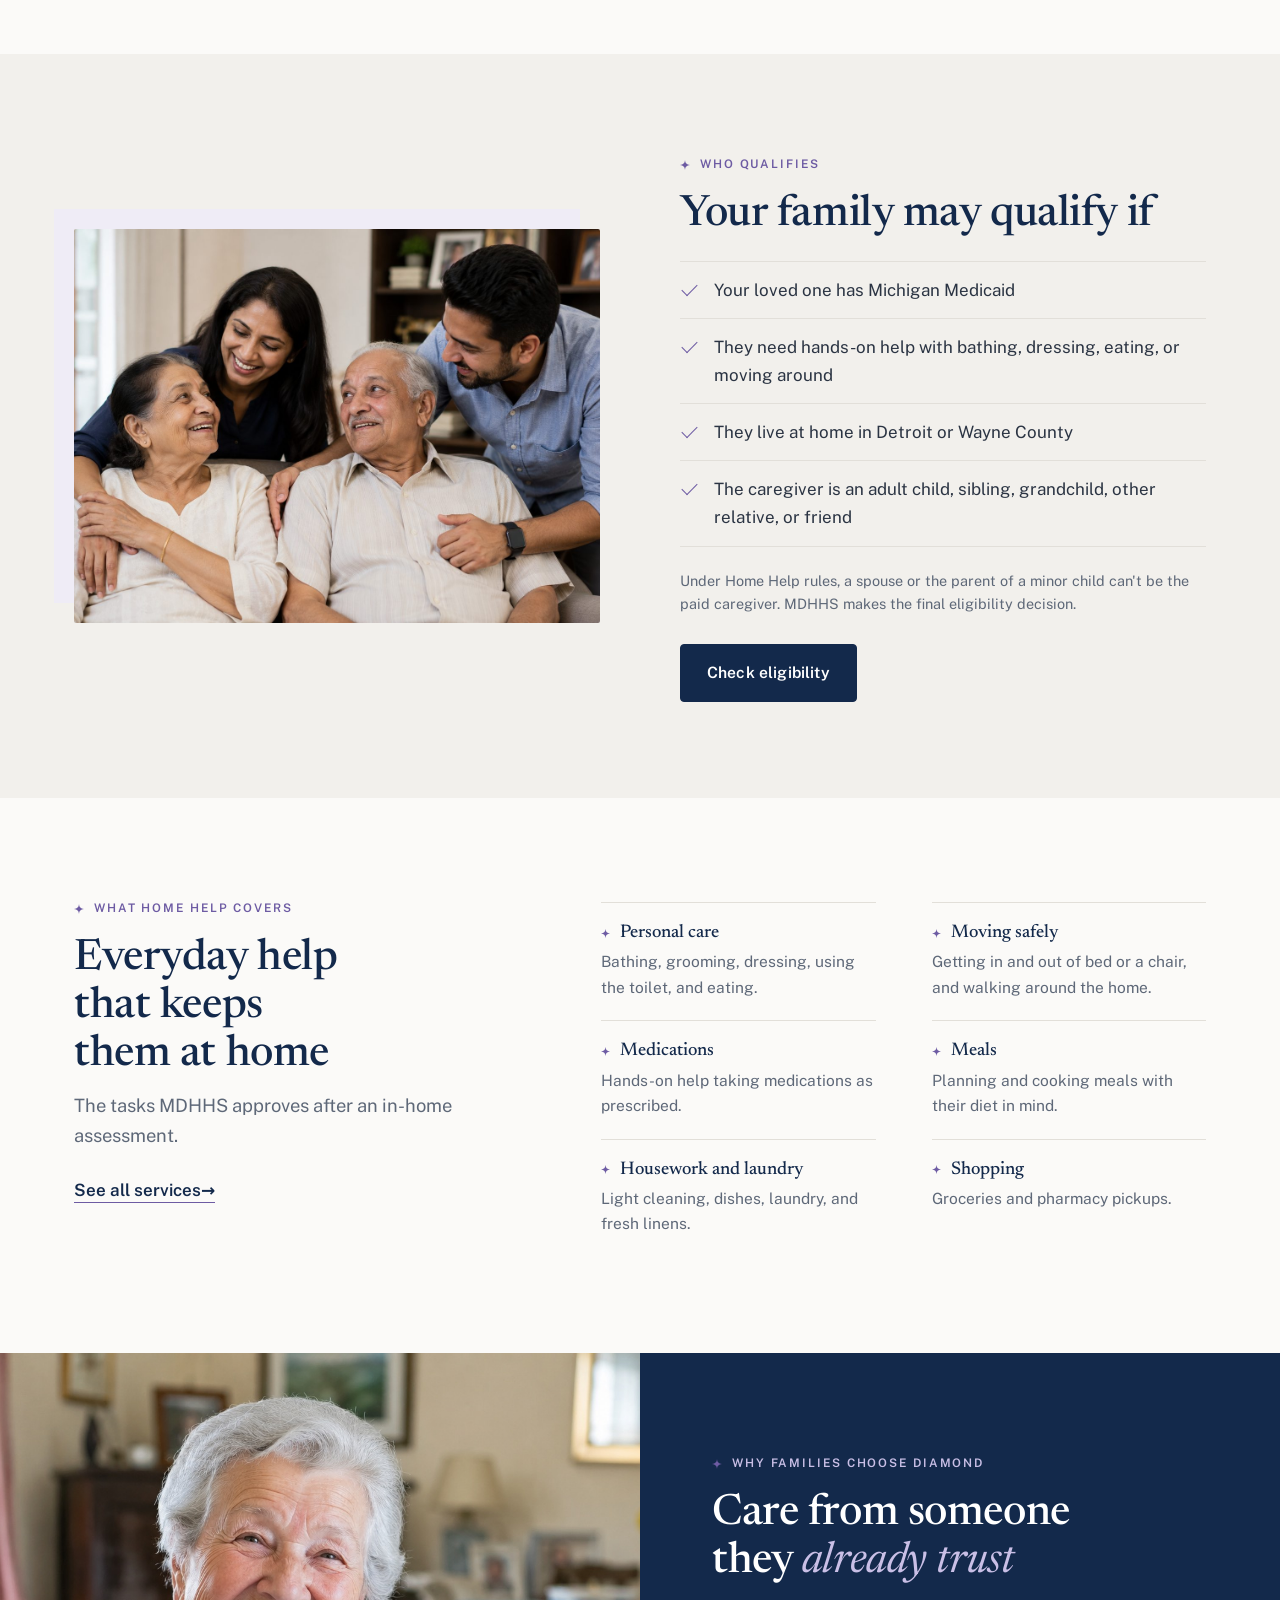
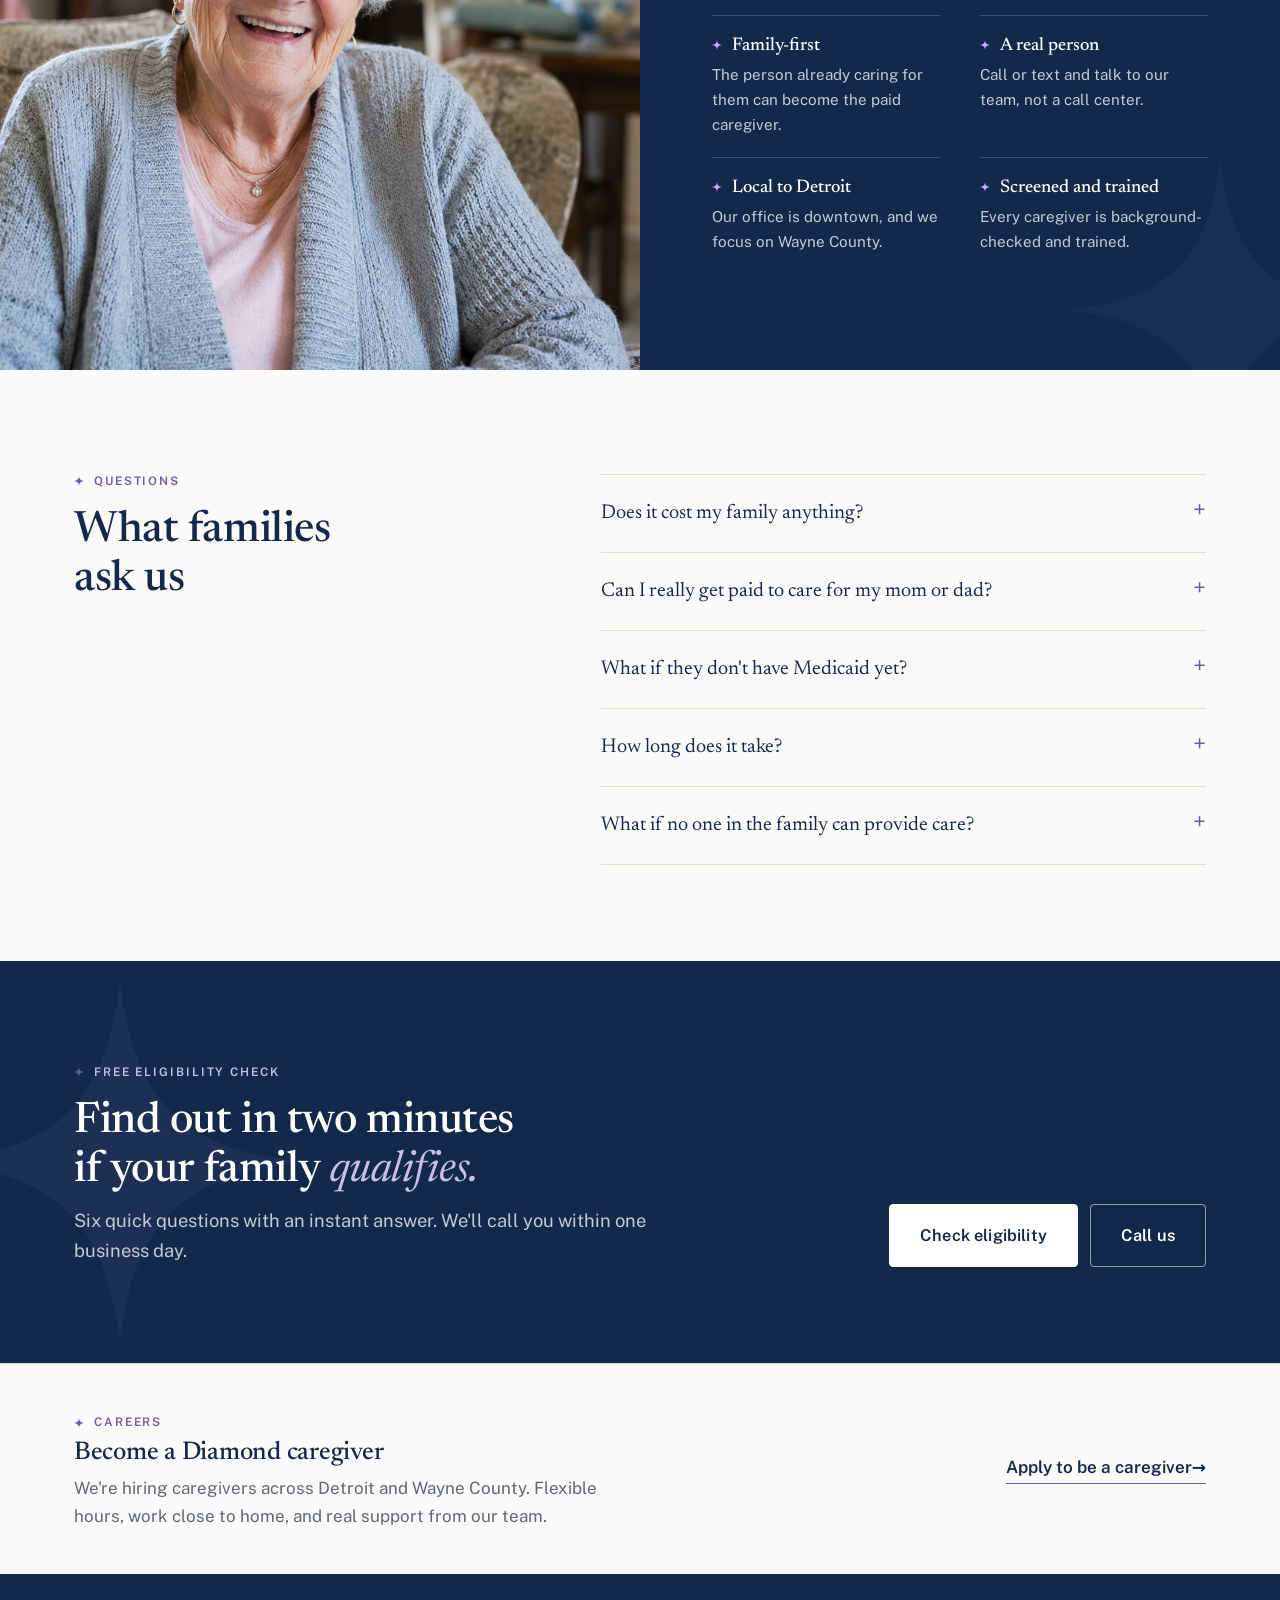
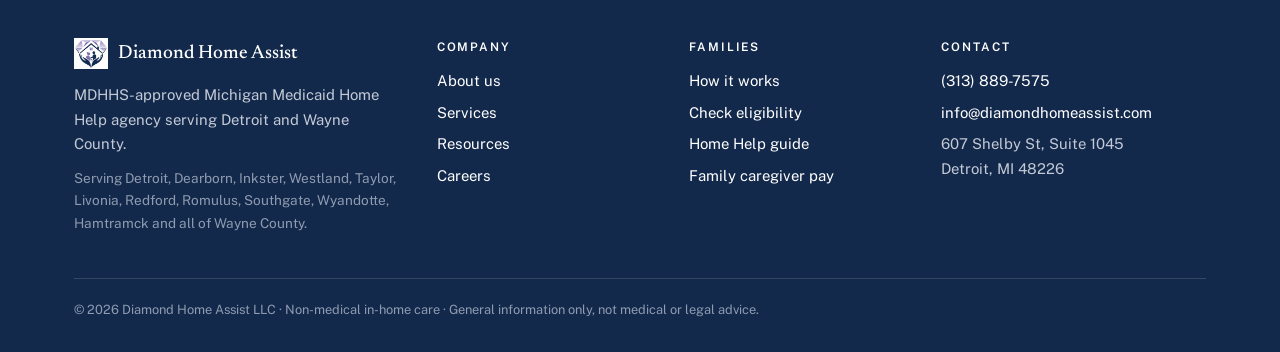
==== commit c25af69d: "Test edit: exclamation point on home headline" ====
--- a/index.html
+++ b/index.html
@@ -40,7 +40,7 @@
     <div class="hero-grid">
       <div>
         <span class="eyebrow">Michigan Medicaid Home Help</span>
-        <h1>Get paid to care for your family member at home.</h1>
+        <h1>Get paid to care for your family member at home!</h1>
         <p class="lead">If your mom, dad, or another relative has Medicaid and needs help with bathing, dressing, or meals, Michigan can pay you to be their caregiver. We take care of the paperwork, at no cost to your family.</p>
         <div class="hero-ctas">
           <a class="btn btn-primary btn-lg" href="tel:+13138897575"><svg viewBox="0 0 24 24" fill="none" stroke="currentColor" stroke-width="1.6" aria-hidden="true"><path d="M5 4h4l2 5-2.5 1.5a11 11 0 0 0 5 5L15 13l5 2v4a2 2 0 0 1-2 2A16 16 0 0 1 3 6a2 2 0 0 1 2-2"/></svg>Call (313) 889-7575</a>
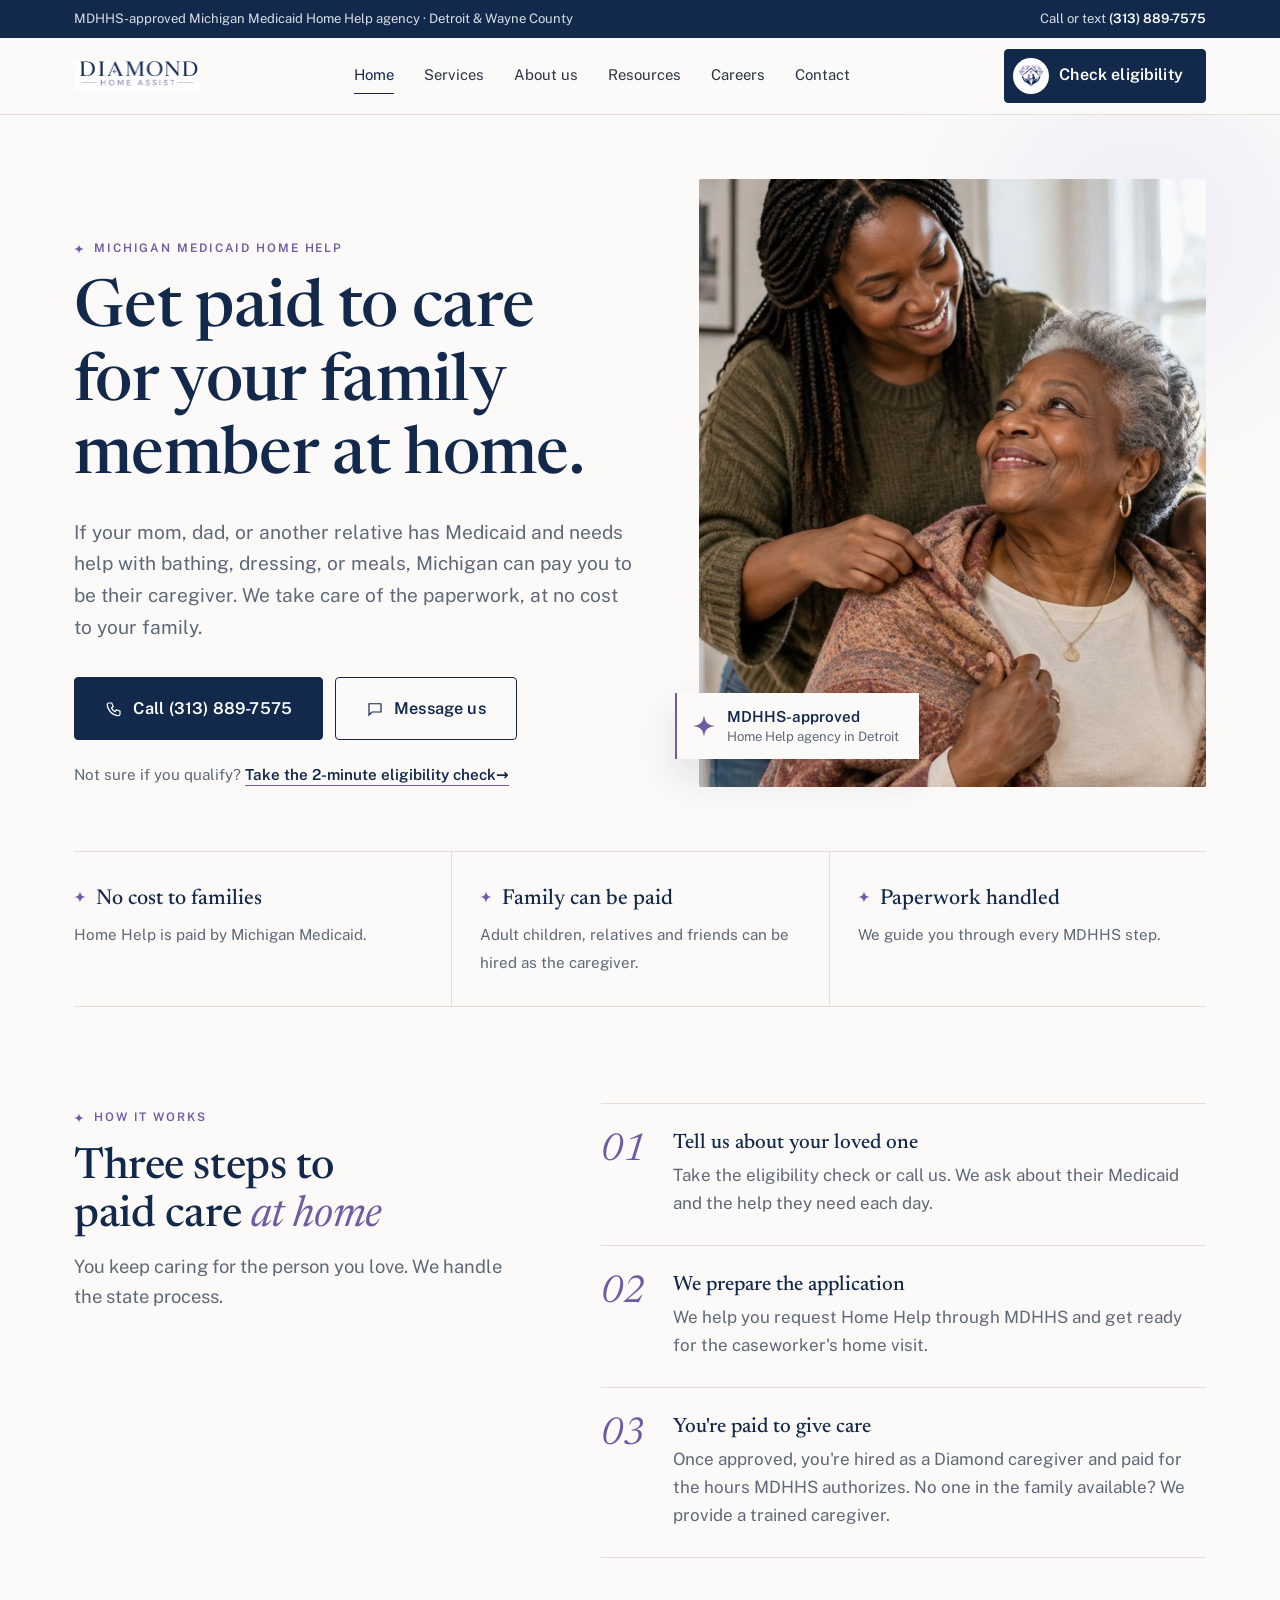
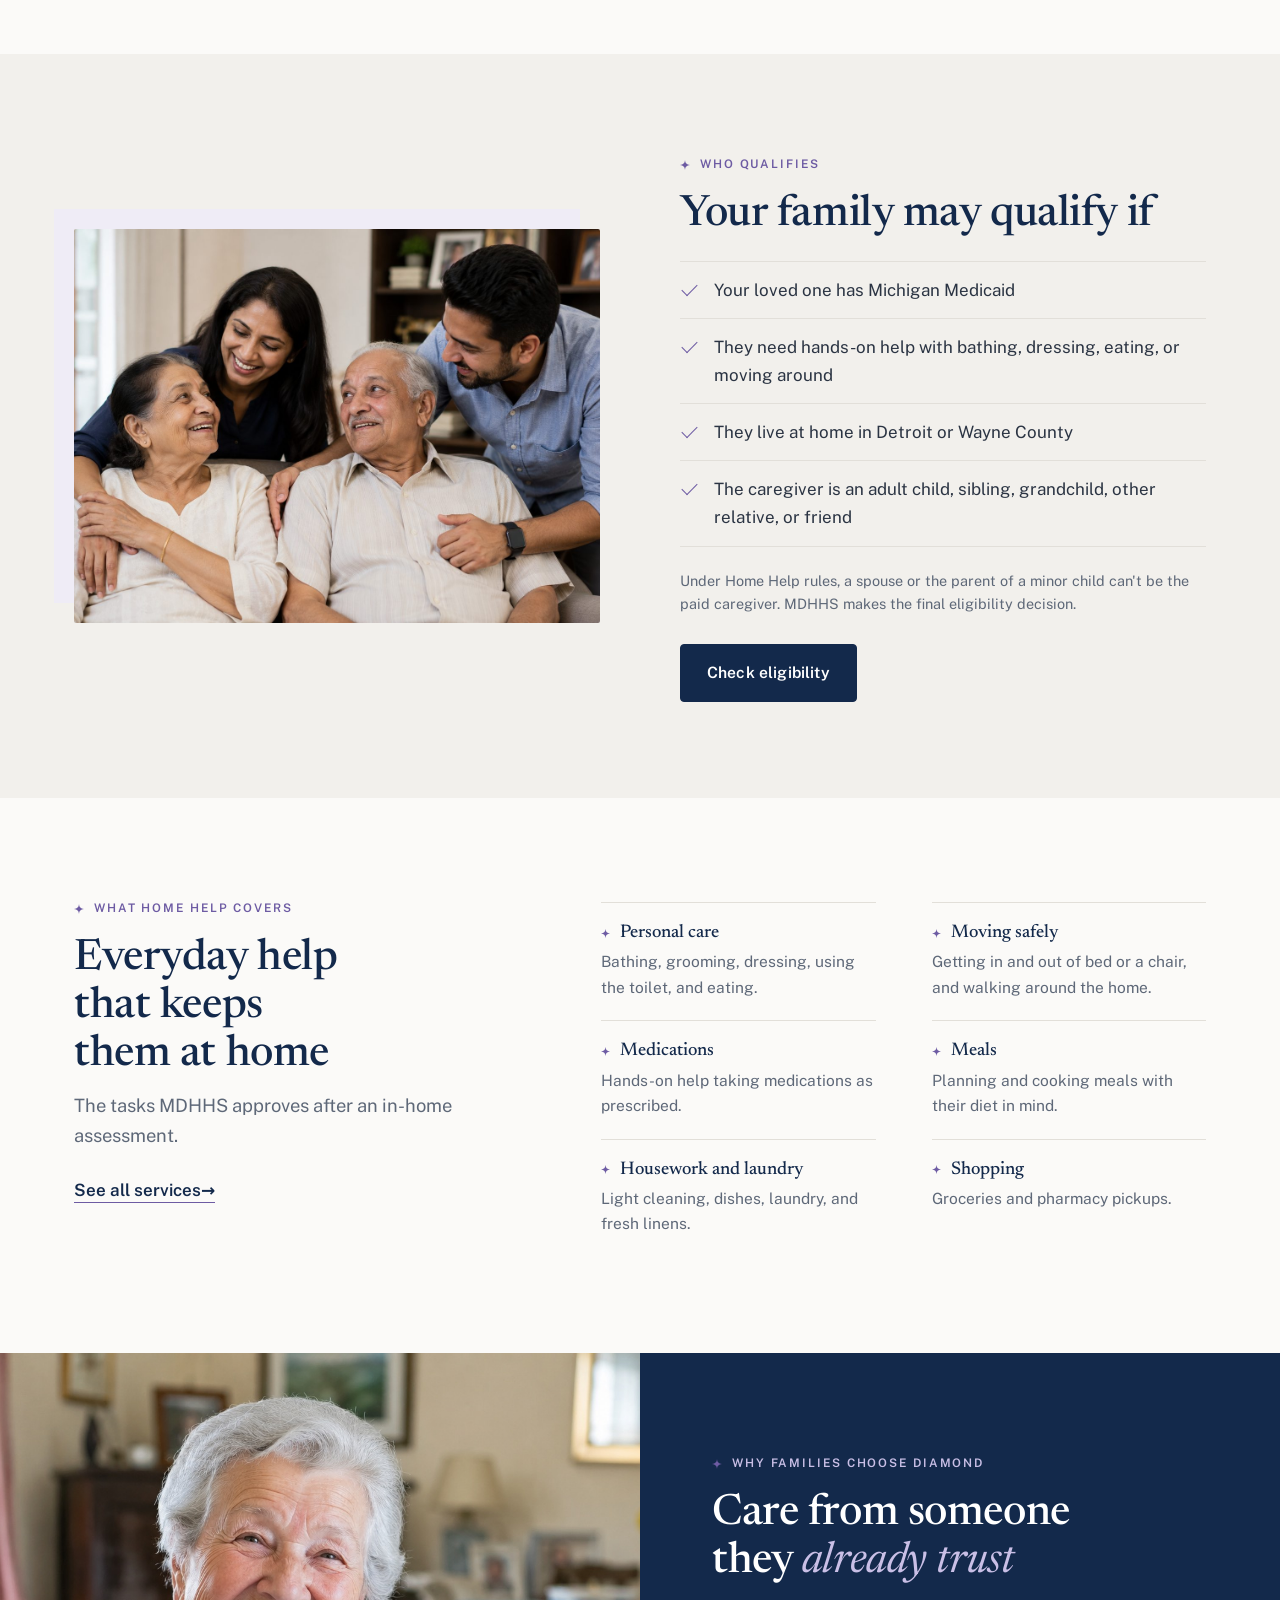
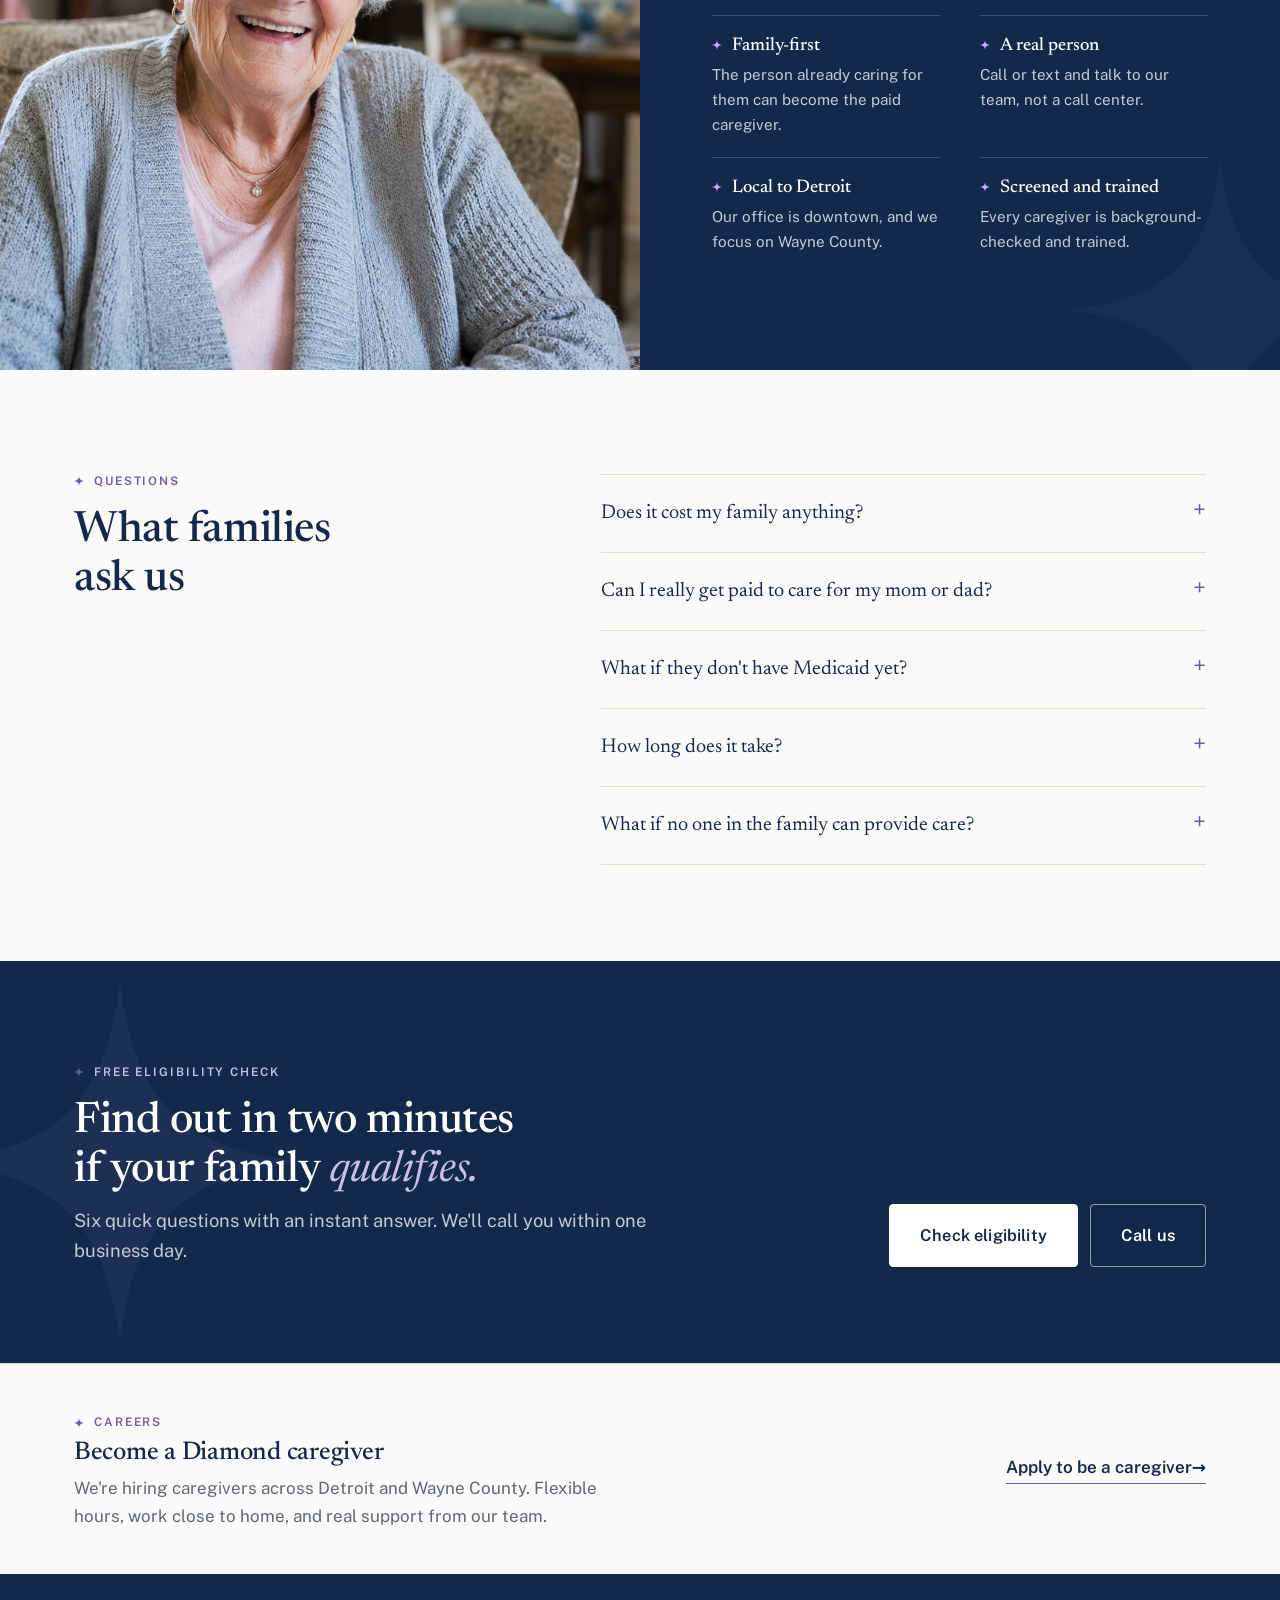
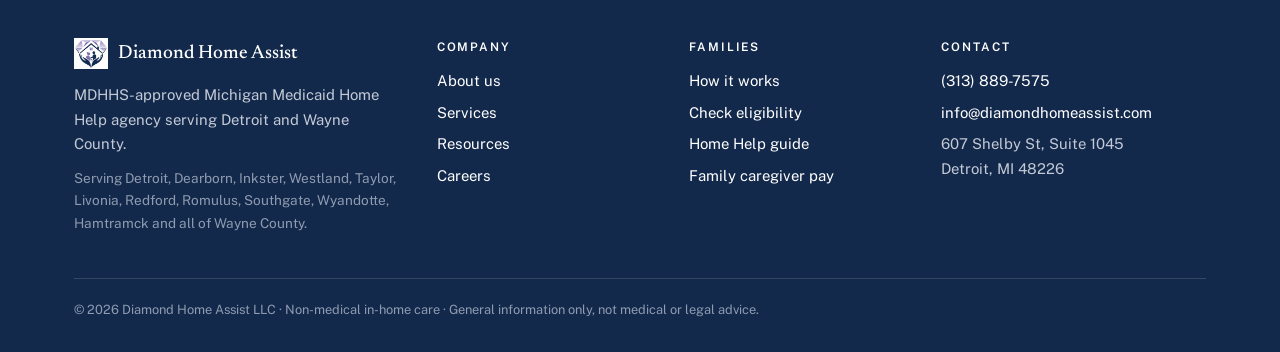
==== commit c0988ec4: "Revert test edit: period on home headline" ====
--- a/index.html
+++ b/index.html
@@ -40,7 +40,7 @@
     <div class="hero-grid">
       <div>
         <span class="eyebrow">Michigan Medicaid Home Help</span>
-        <h1>Get paid to care for your family member at home!</h1>
+        <h1>Get paid to care for your family member at home.</h1>
         <p class="lead">If your mom, dad, or another relative has Medicaid and needs help with bathing, dressing, or meals, Michigan can pay you to be their caregiver. We take care of the paperwork, at no cost to your family.</p>
         <div class="hero-ctas">
           <a class="btn btn-primary btn-lg" href="tel:+13138897575"><svg viewBox="0 0 24 24" fill="none" stroke="currentColor" stroke-width="1.6" aria-hidden="true"><path d="M5 4h4l2 5-2.5 1.5a11 11 0 0 0 5 5L15 13l5 2v4a2 2 0 0 1-2 2A16 16 0 0 1 3 6a2 2 0 0 1 2-2"/></svg>Call (313) 889-7575</a>
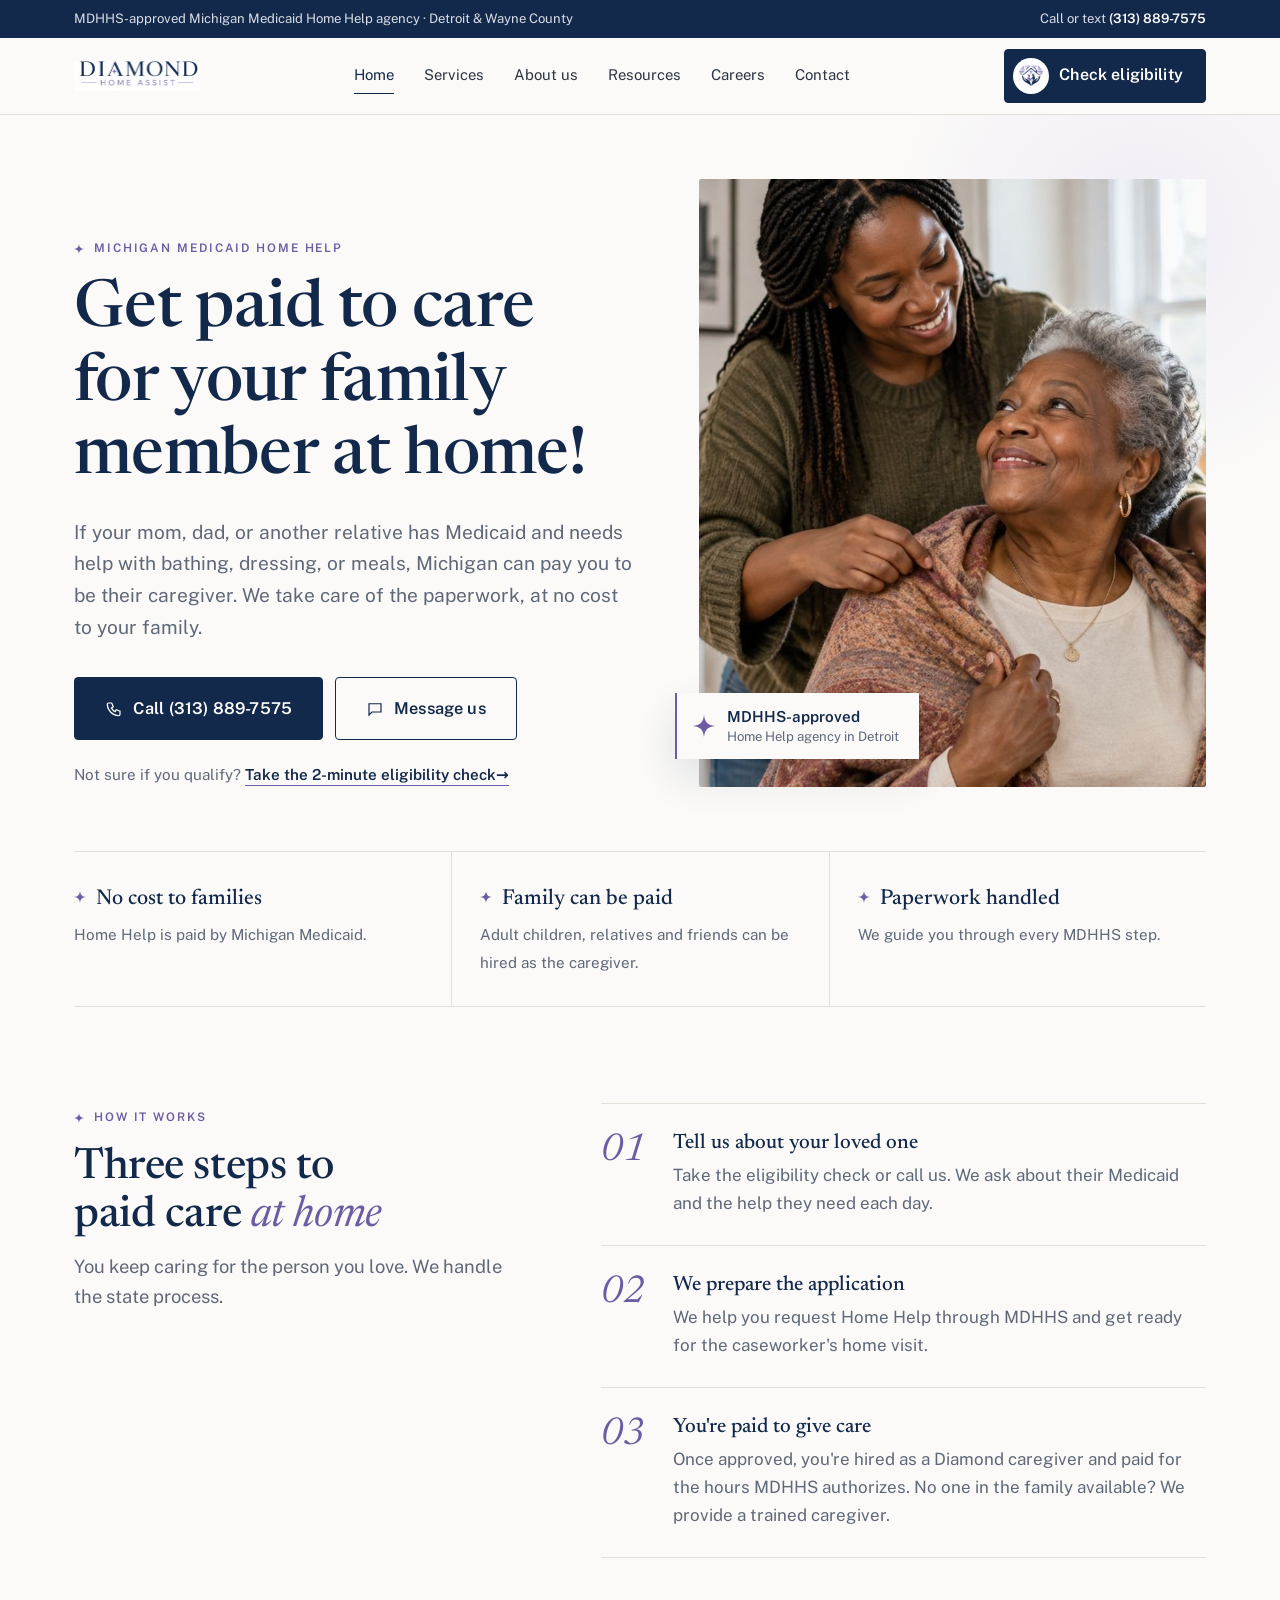
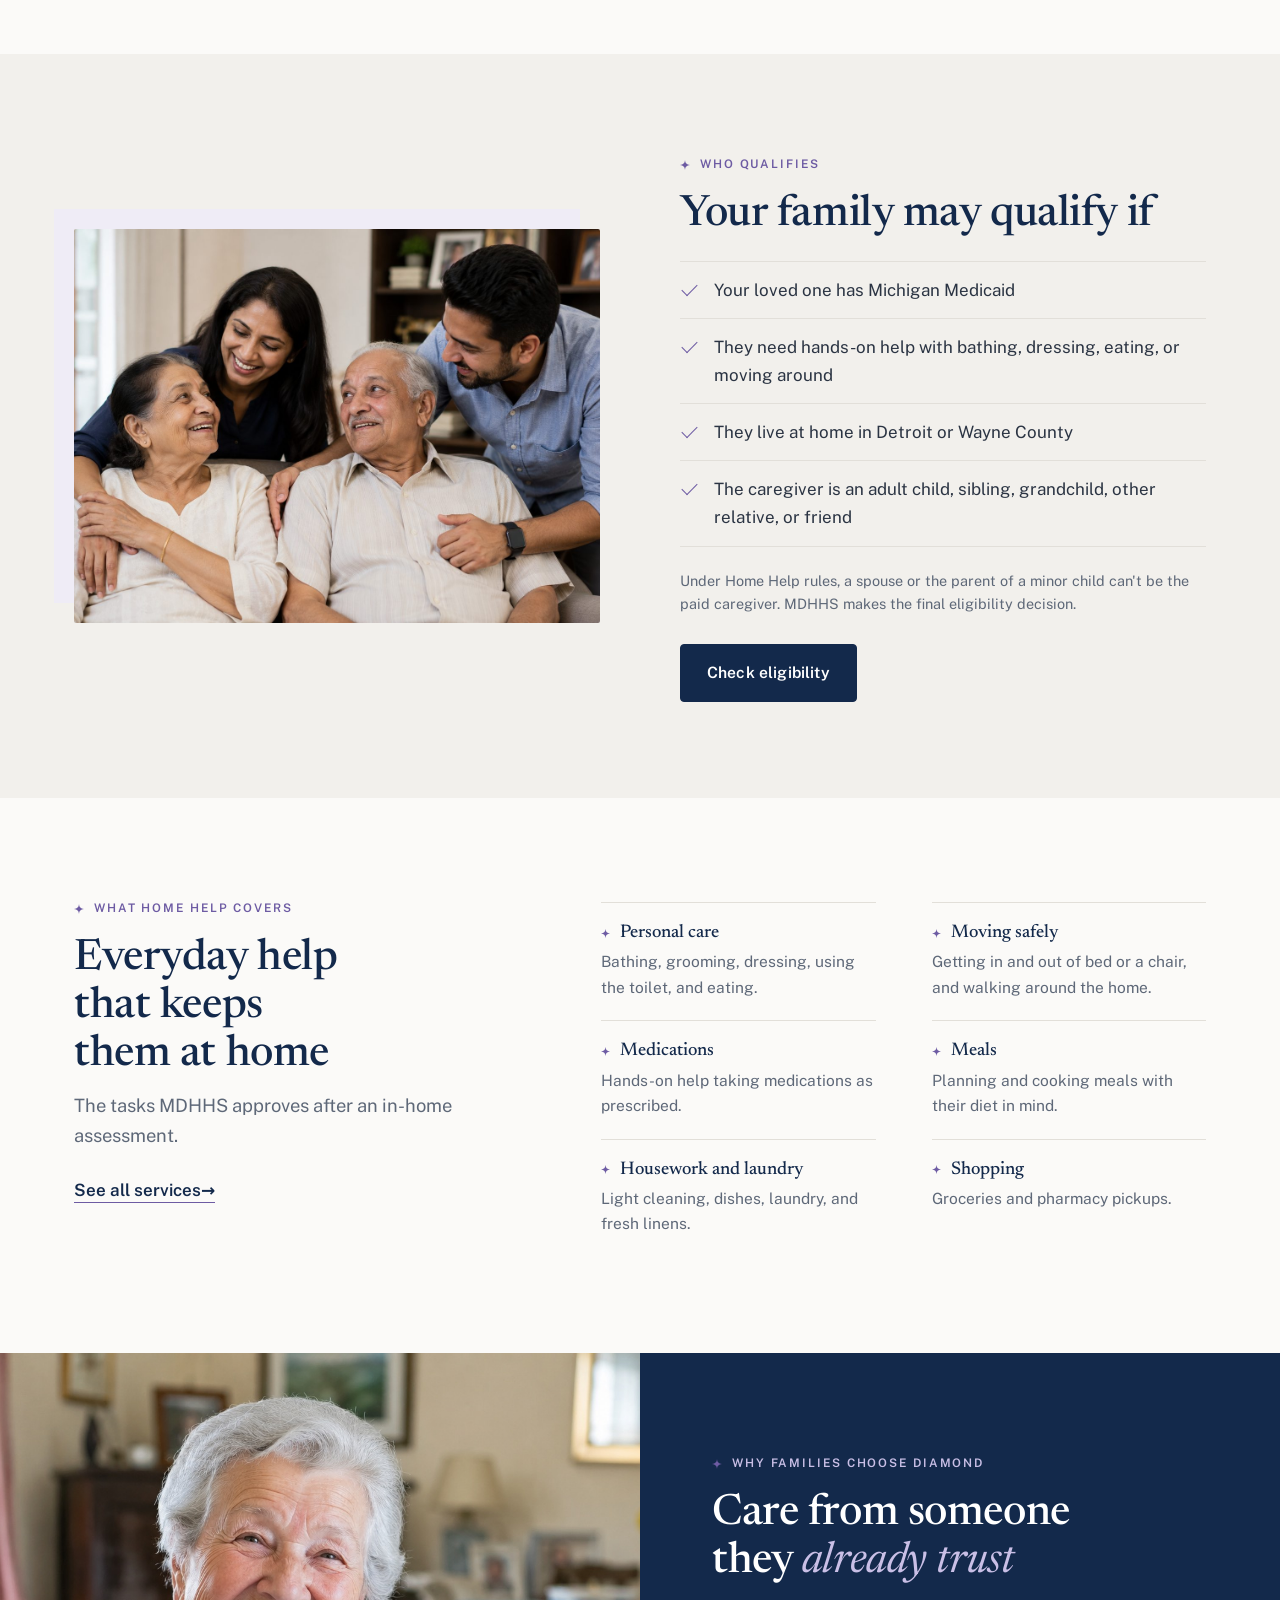
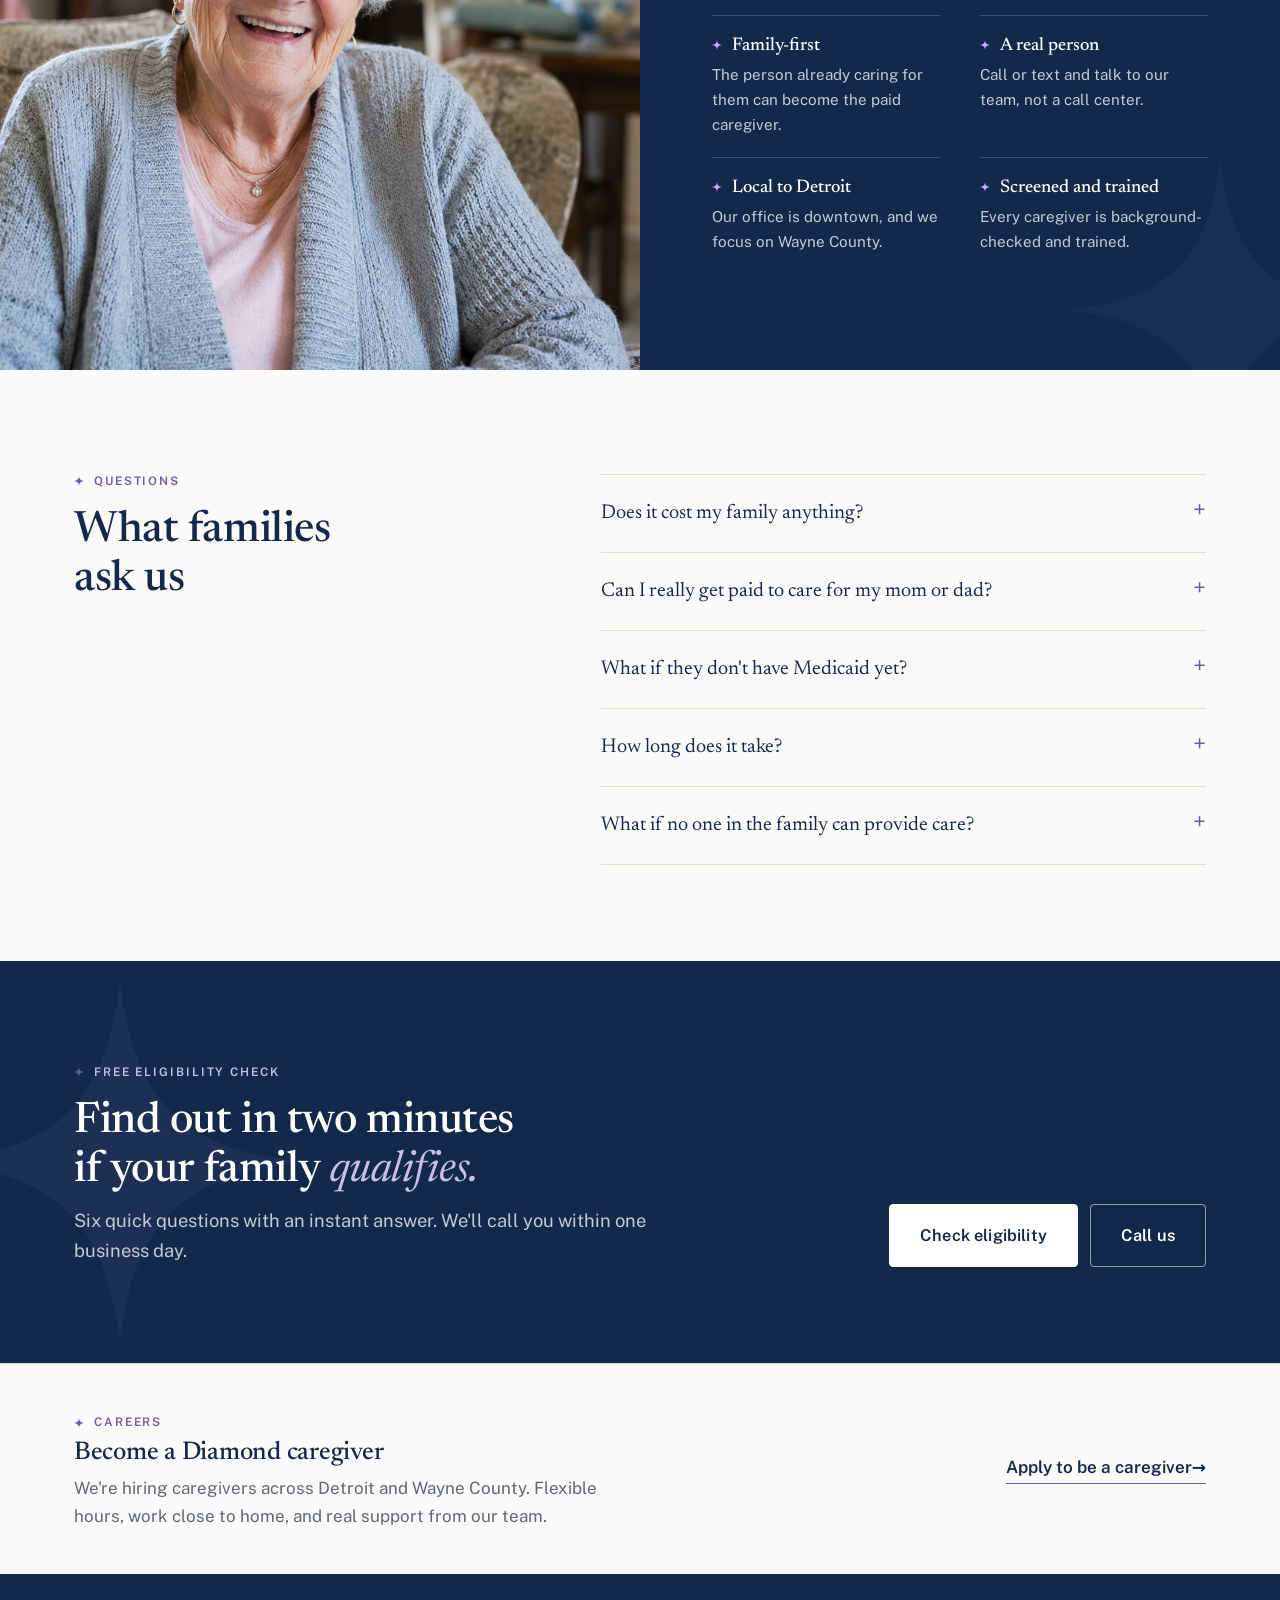
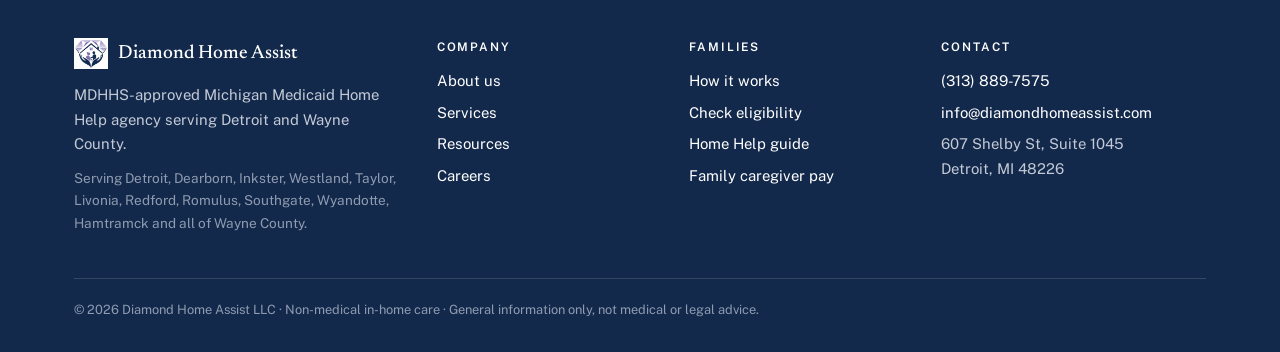
==== commit bd783bc6: "Test edit: exclamation point on home headline (public repo)" ====
--- a/index.html
+++ b/index.html
@@ -40,7 +40,7 @@
     <div class="hero-grid">
       <div>
         <span class="eyebrow">Michigan Medicaid Home Help</span>
-        <h1>Get paid to care for your family member at home.</h1>
+        <h1>Get paid to care for your family member at home!</h1>
         <p class="lead">If your mom, dad, or another relative has Medicaid and needs help with bathing, dressing, or meals, Michigan can pay you to be their caregiver. We take care of the paperwork, at no cost to your family.</p>
         <div class="hero-ctas">
           <a class="btn btn-primary btn-lg" href="tel:+13138897575"><svg viewBox="0 0 24 24" fill="none" stroke="currentColor" stroke-width="1.6" aria-hidden="true"><path d="M5 4h4l2 5-2.5 1.5a11 11 0 0 0 5 5L15 13l5 2v4a2 2 0 0 1-2 2A16 16 0 0 1 3 6a2 2 0 0 1 2-2"/></svg>Call (313) 889-7575</a>
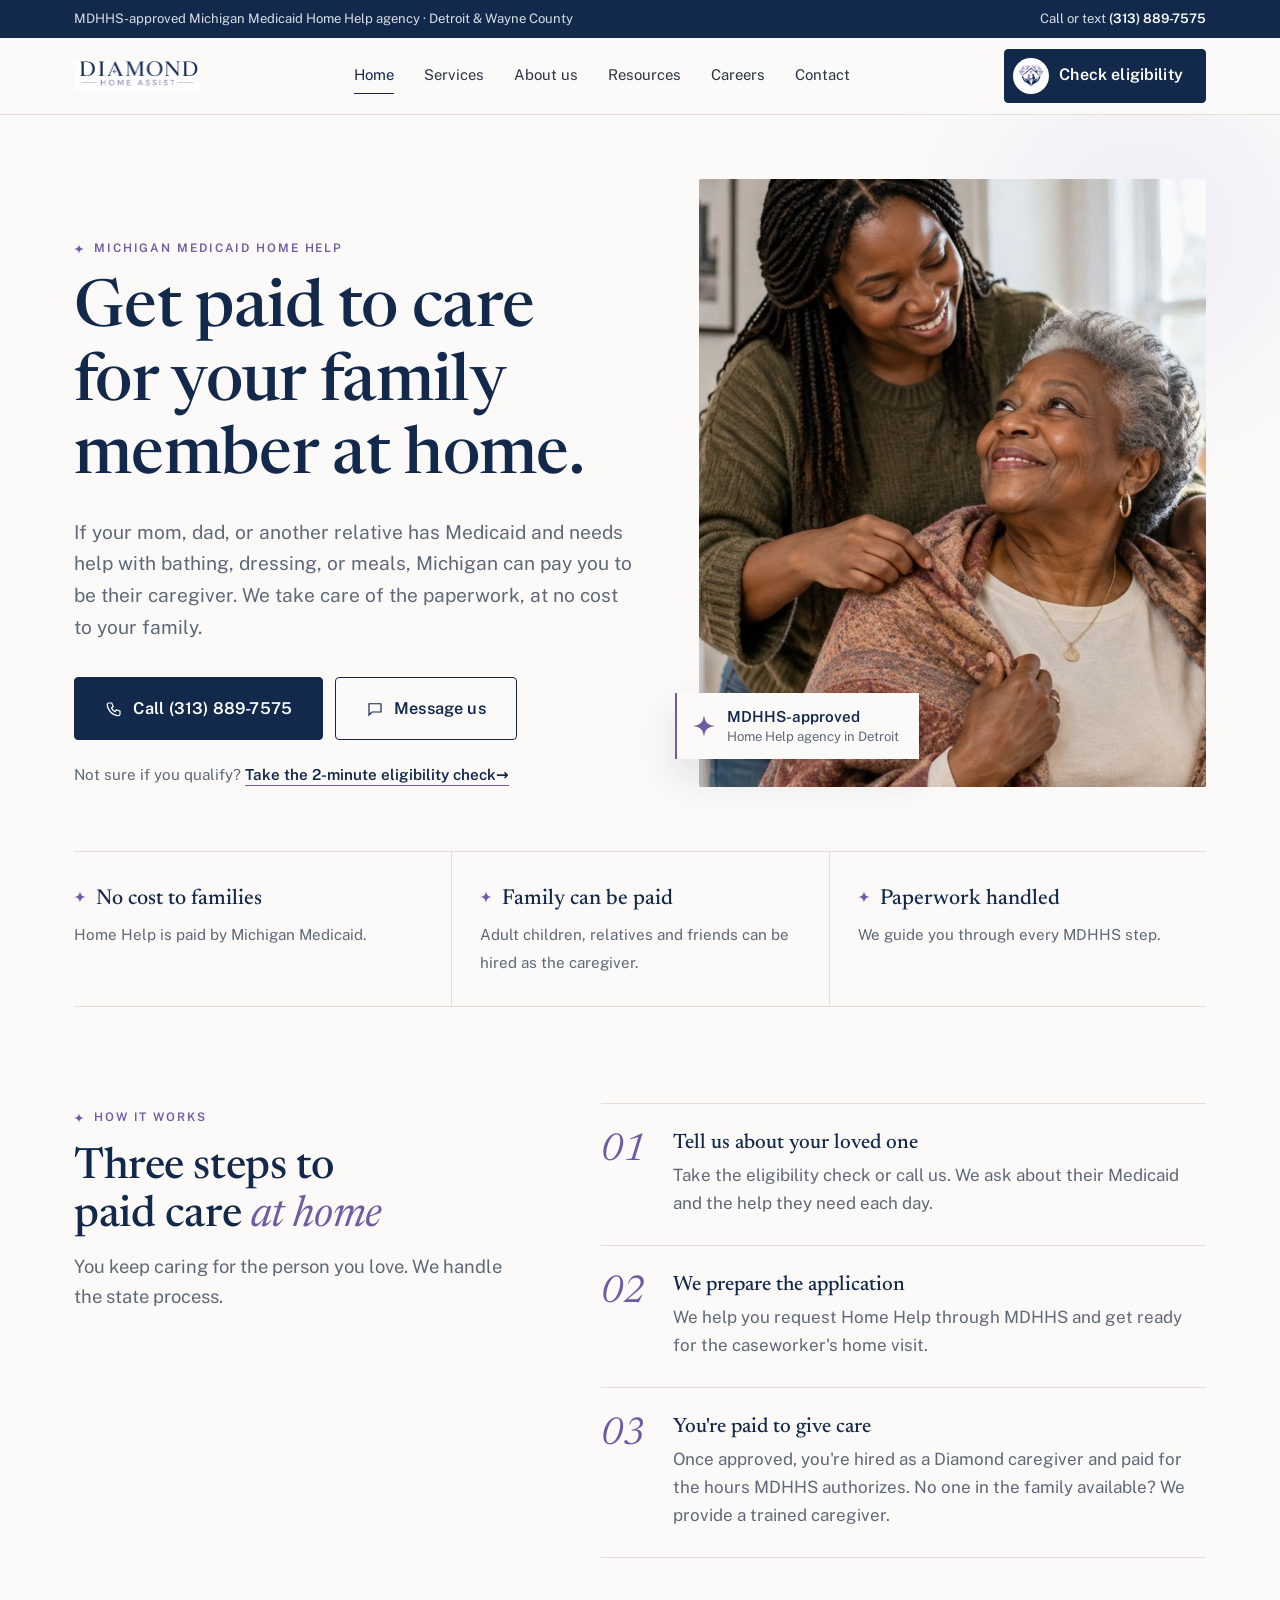
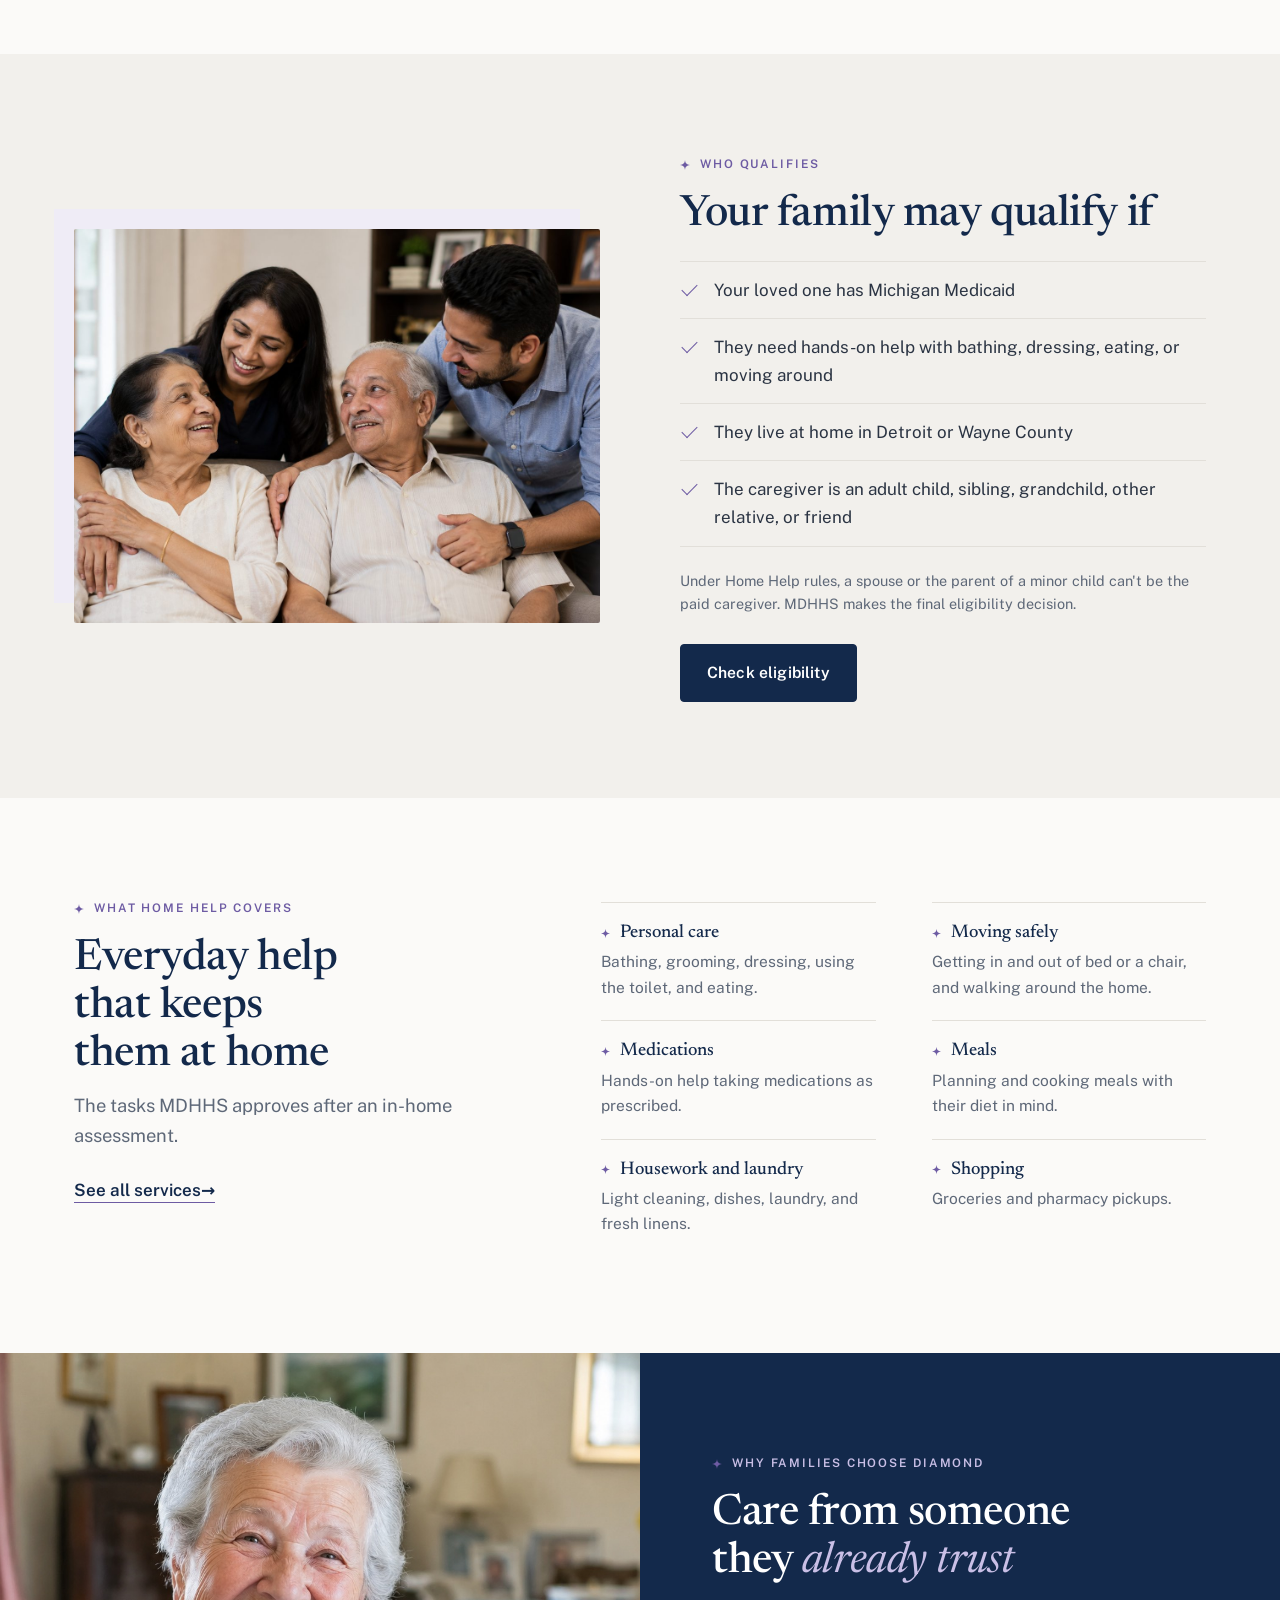
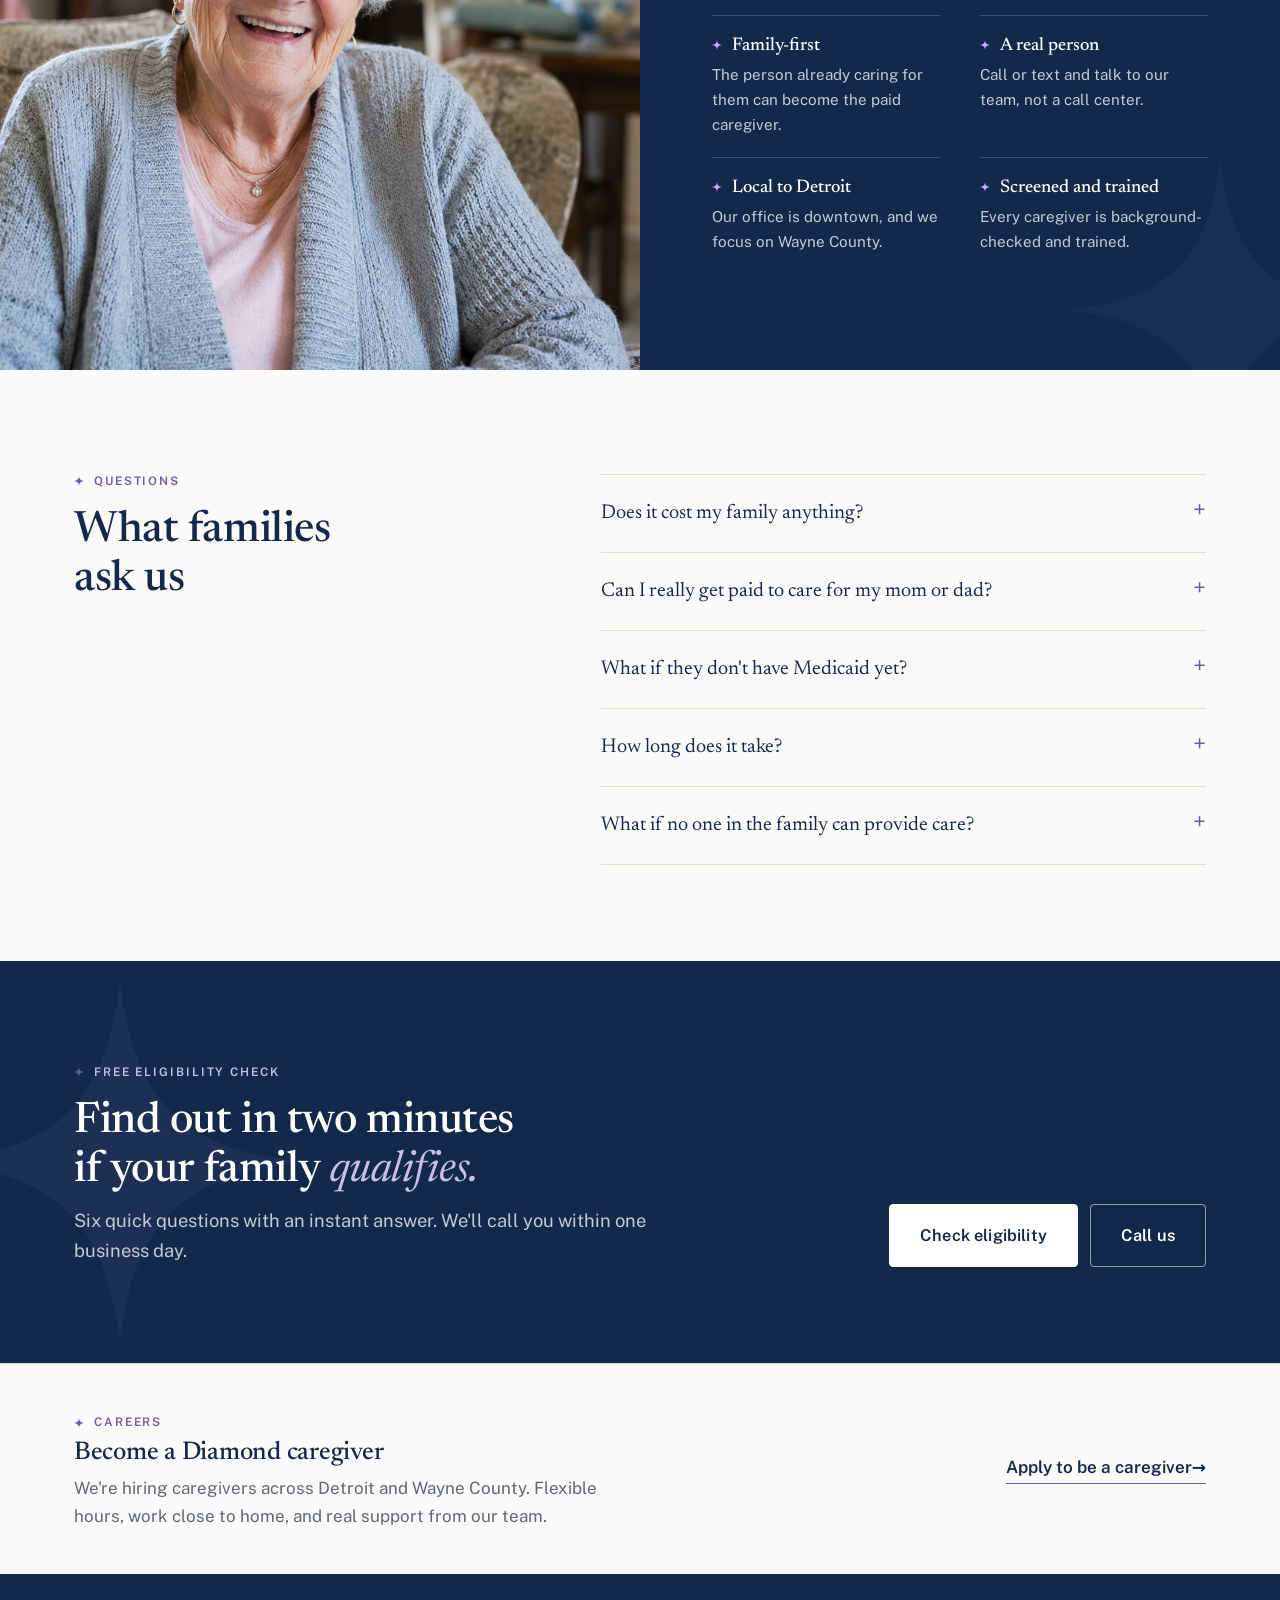
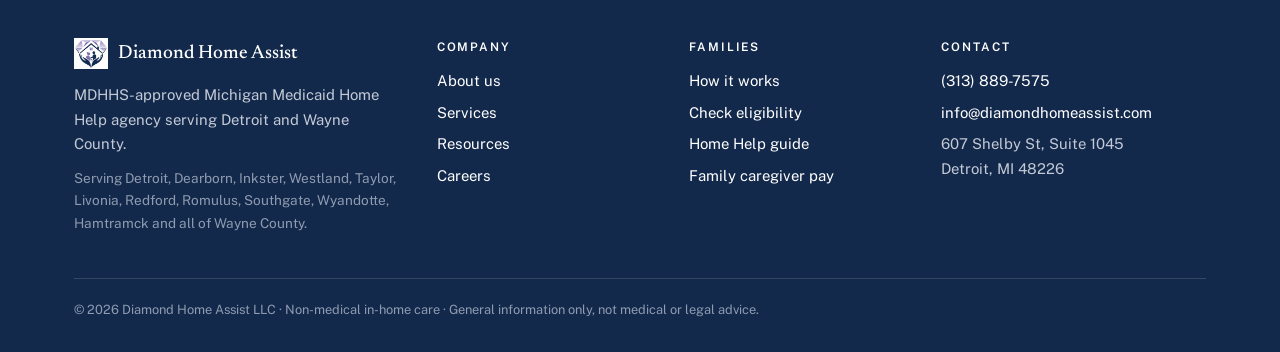
==== commit 5bfec061: "Revert test edit: period on home headline" ====
--- a/index.html
+++ b/index.html
@@ -40,7 +40,7 @@
     <div class="hero-grid">
       <div>
         <span class="eyebrow">Michigan Medicaid Home Help</span>
-        <h1>Get paid to care for your family member at home!</h1>
+        <h1>Get paid to care for your family member at home.</h1>
         <p class="lead">If your mom, dad, or another relative has Medicaid and needs help with bathing, dressing, or meals, Michigan can pay you to be their caregiver. We take care of the paperwork, at no cost to your family.</p>
         <div class="hero-ctas">
           <a class="btn btn-primary btn-lg" href="tel:+13138897575"><svg viewBox="0 0 24 24" fill="none" stroke="currentColor" stroke-width="1.6" aria-hidden="true"><path d="M5 4h4l2 5-2.5 1.5a11 11 0 0 0 5 5L15 13l5 2v4a2 2 0 0 1-2 2A16 16 0 0 1 3 6a2 2 0 0 1 2-2"/></svg>Call (313) 889-7575</a>
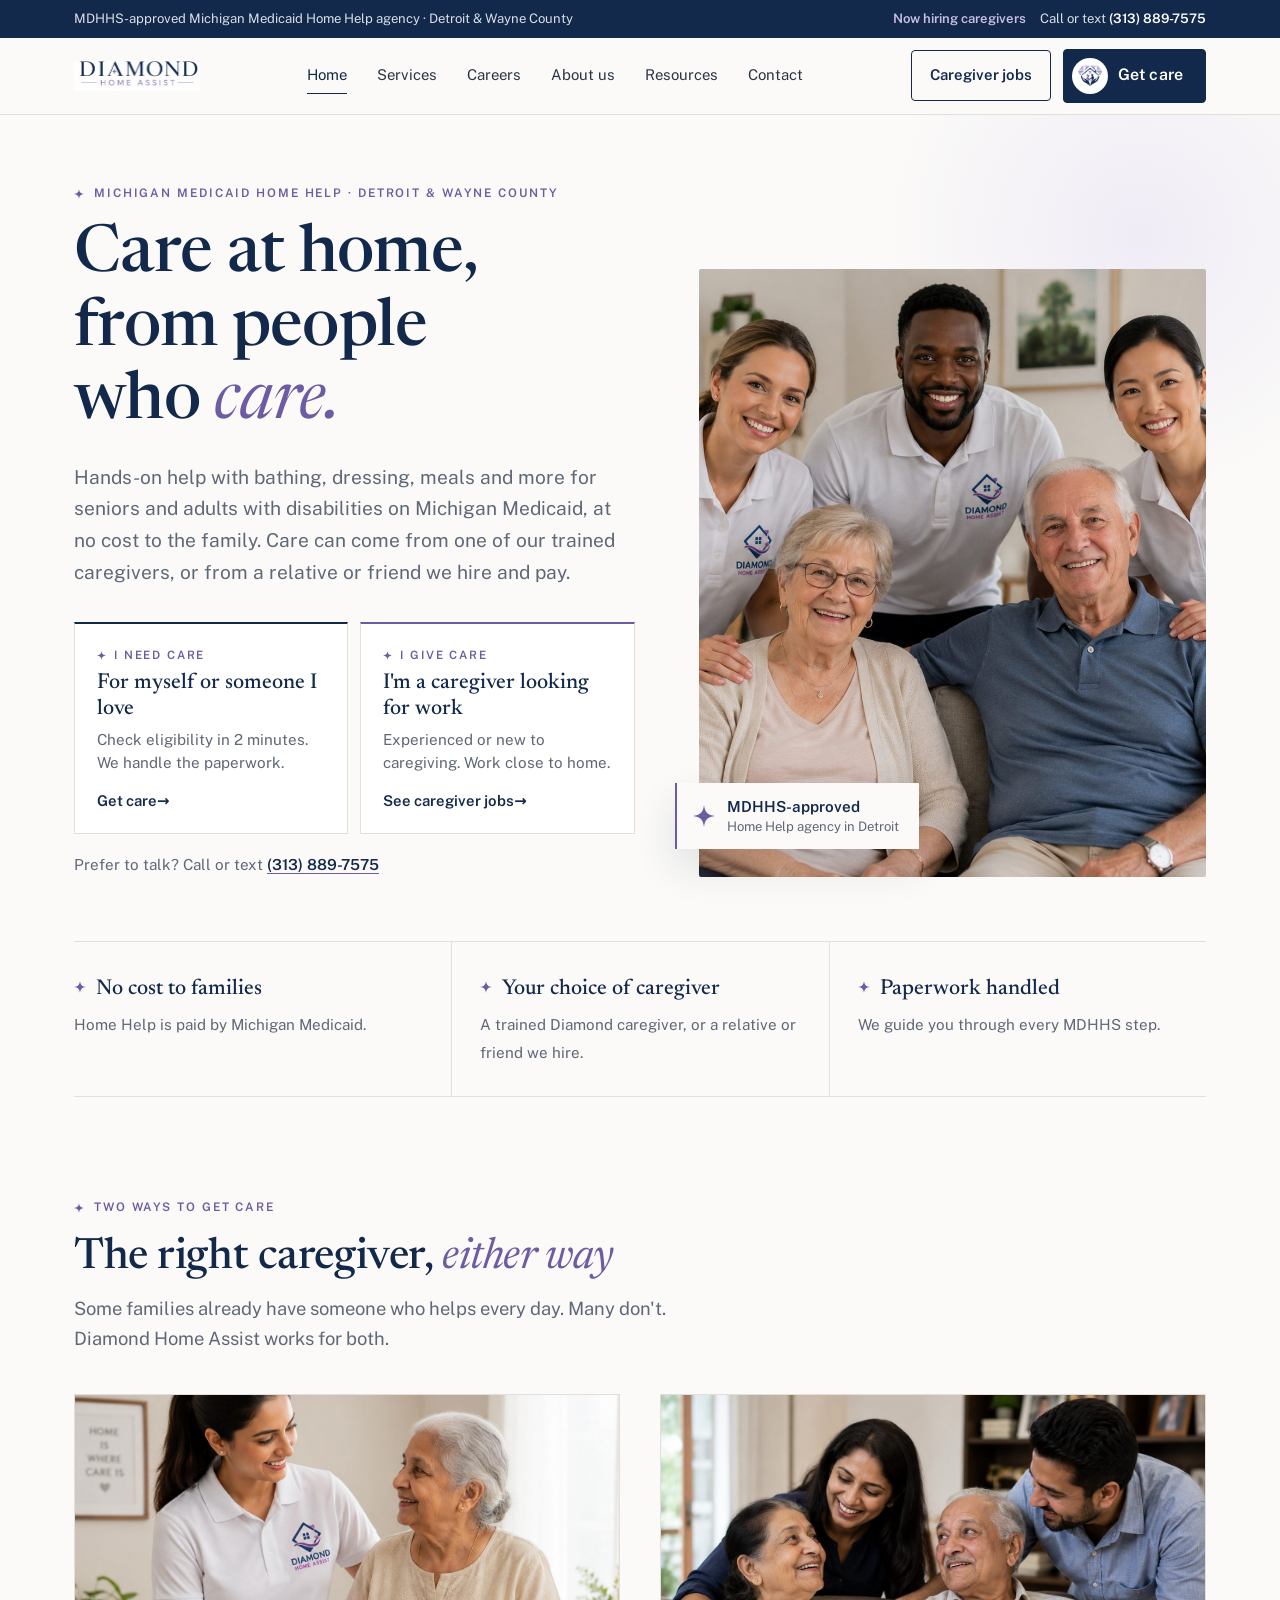
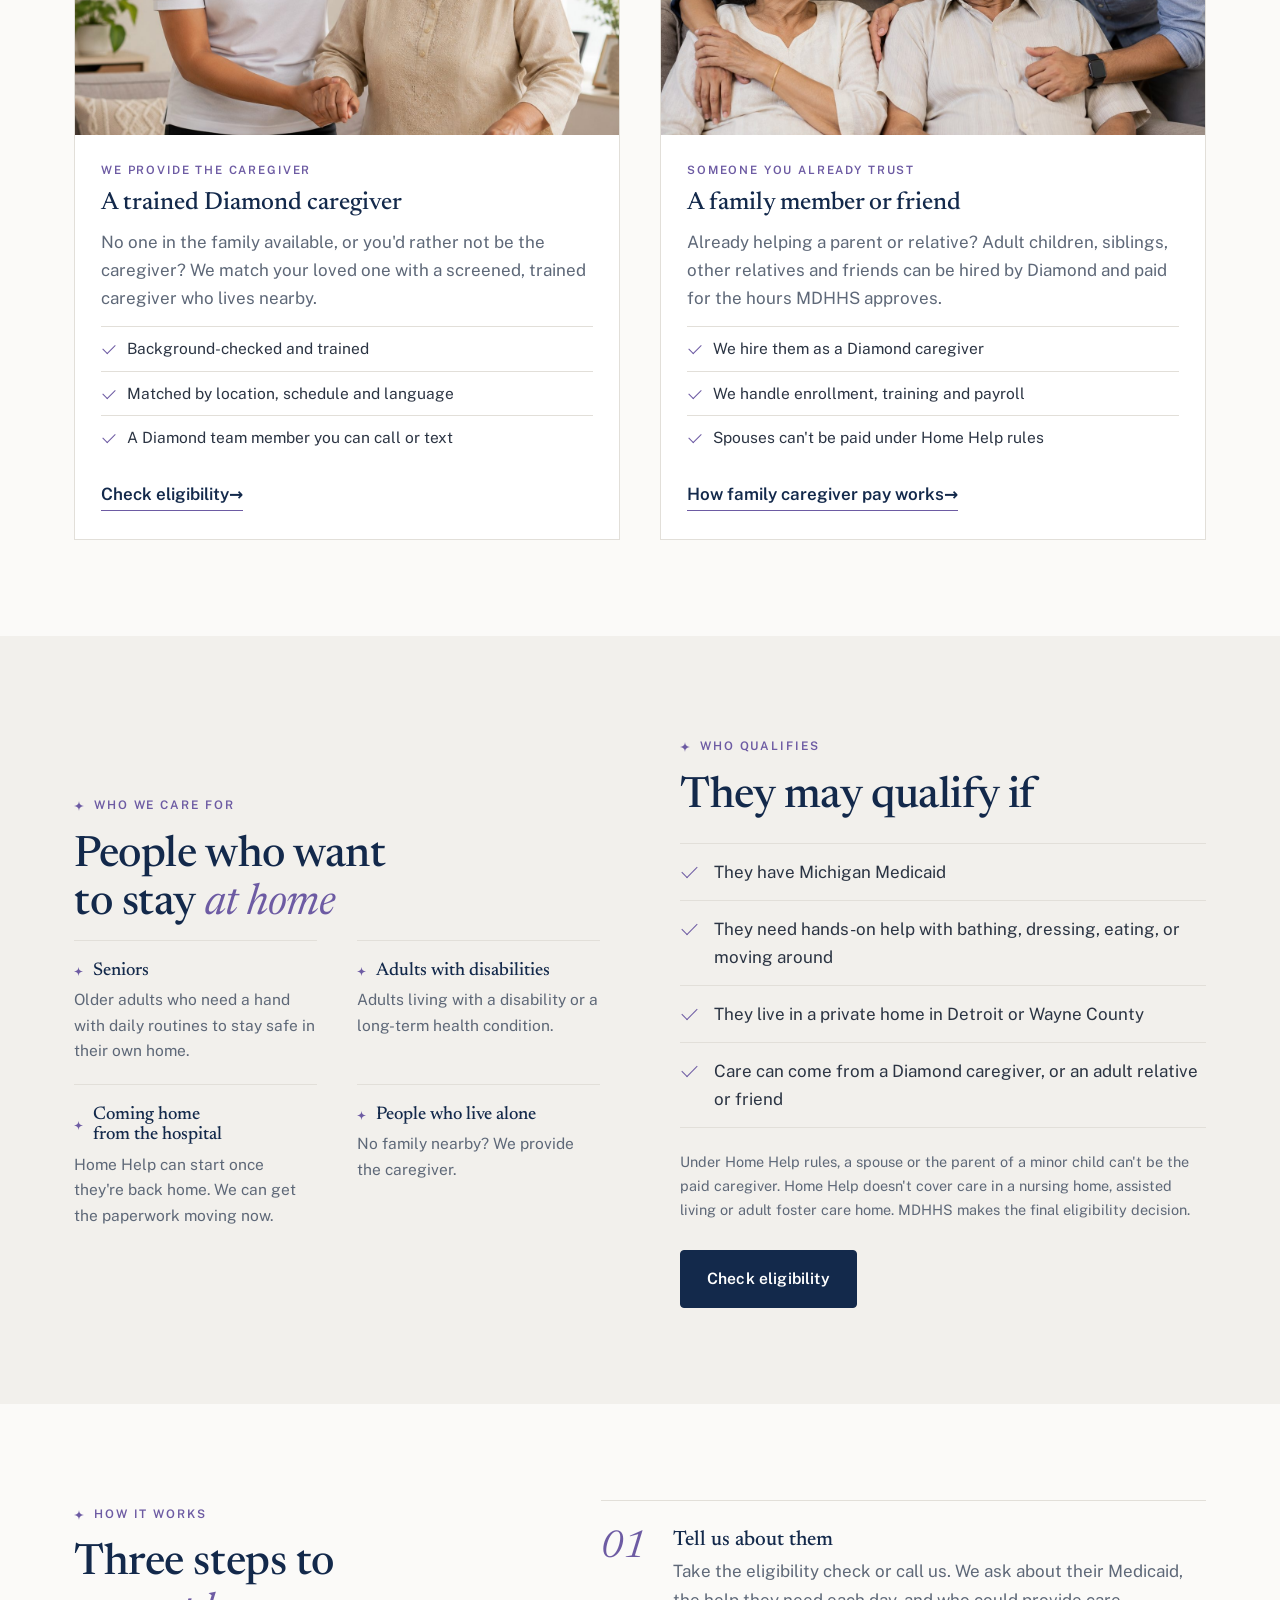
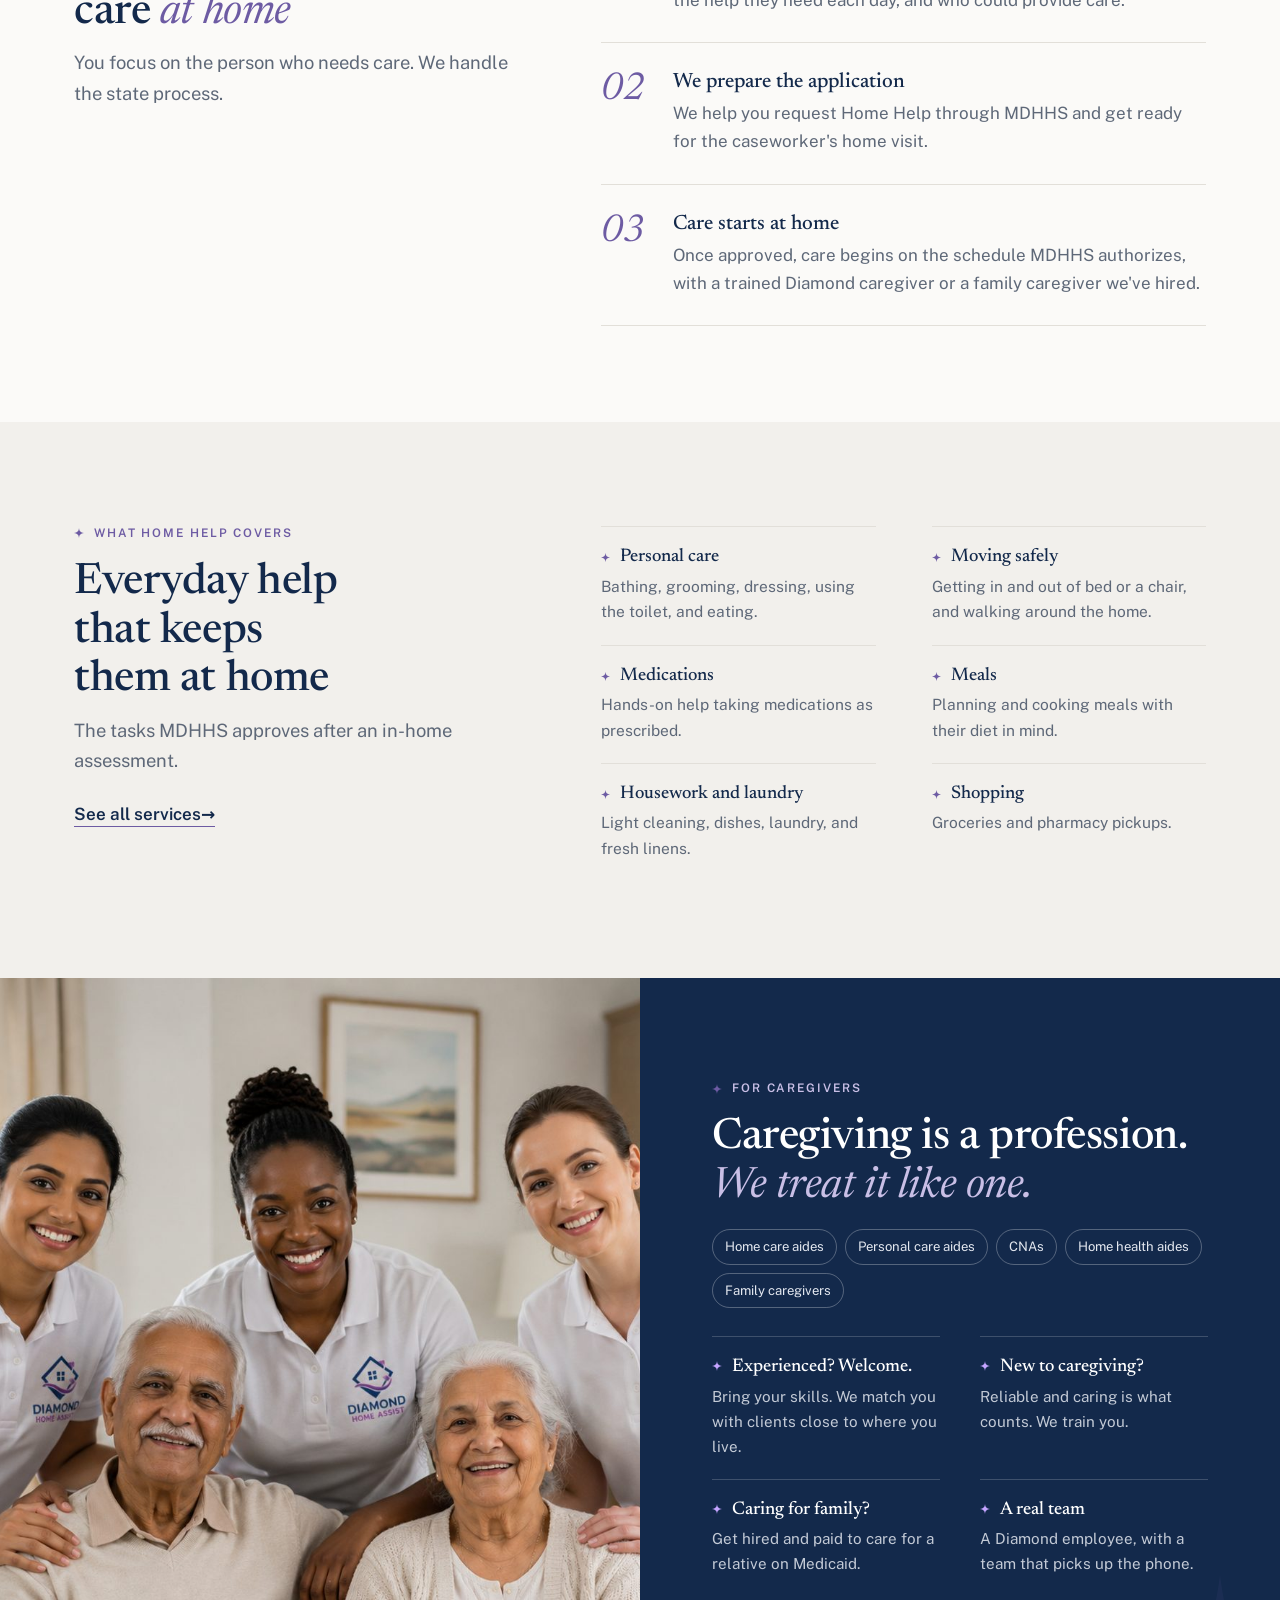
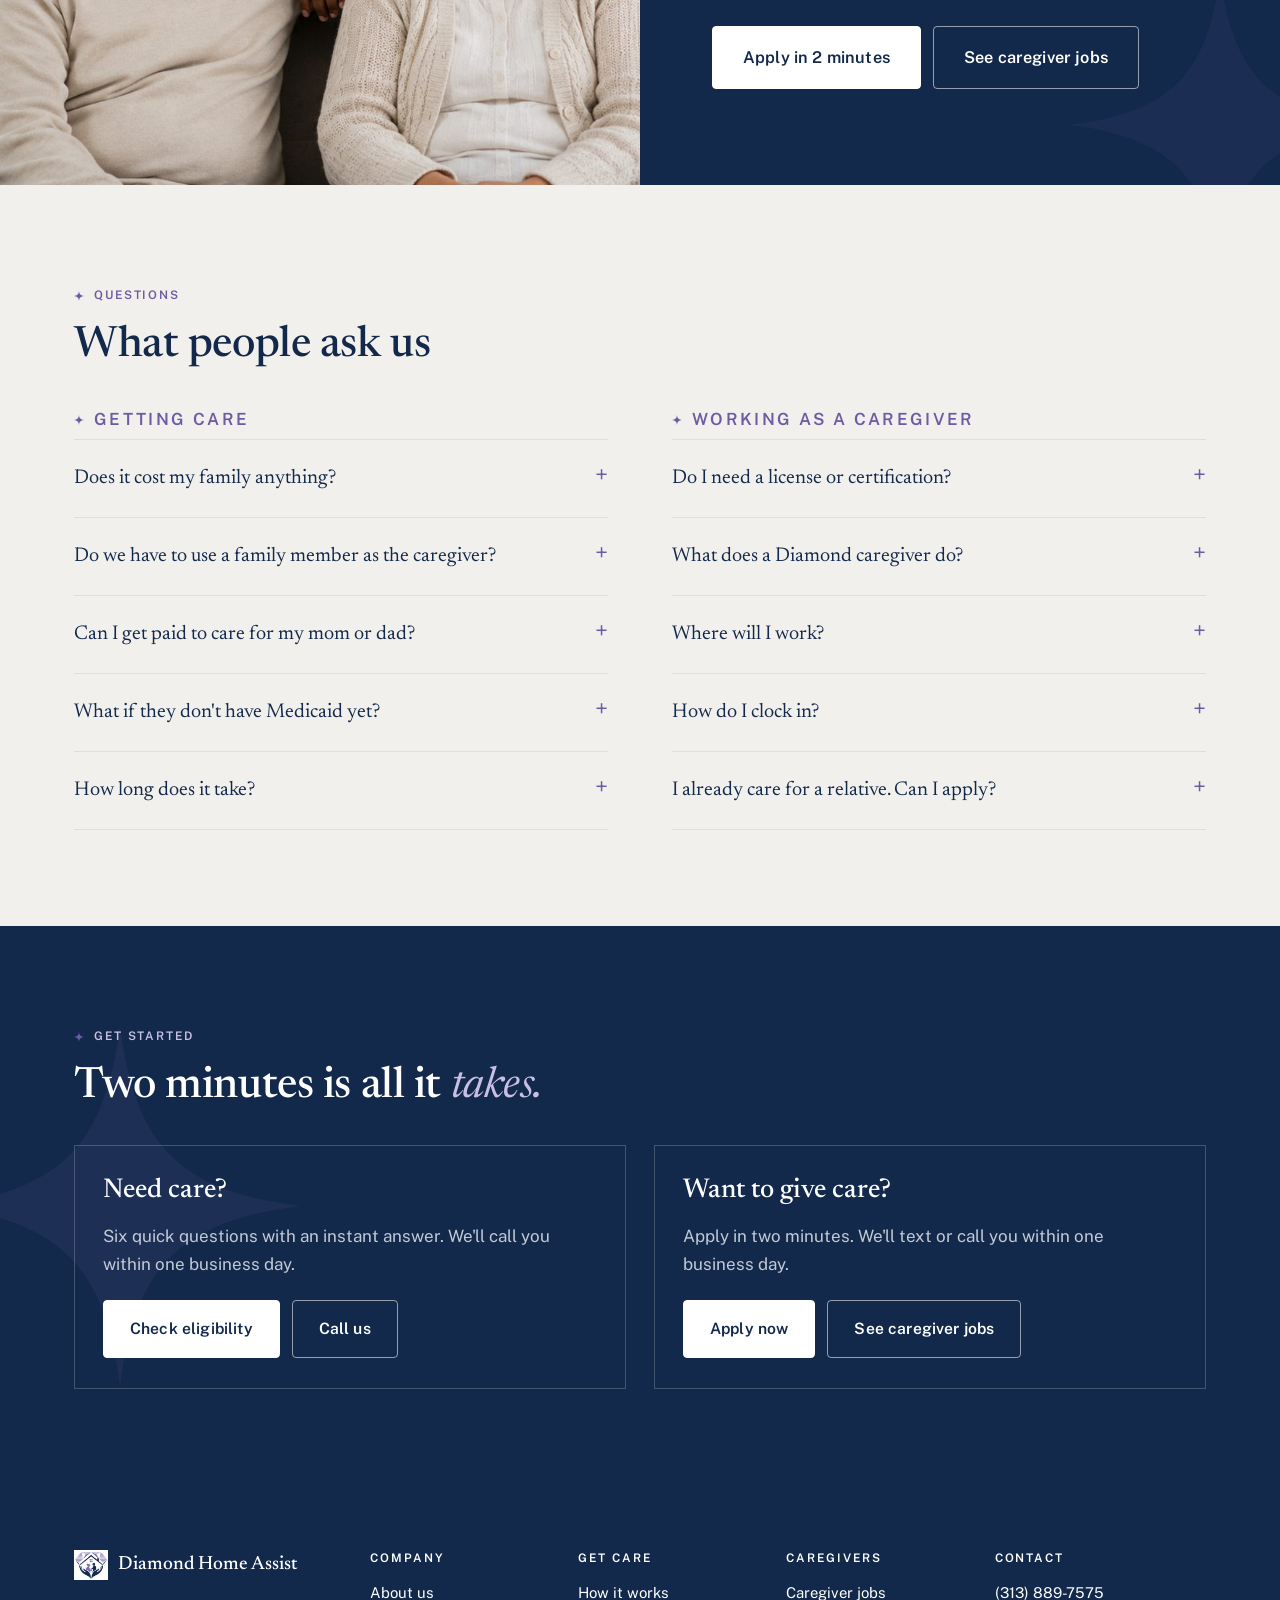
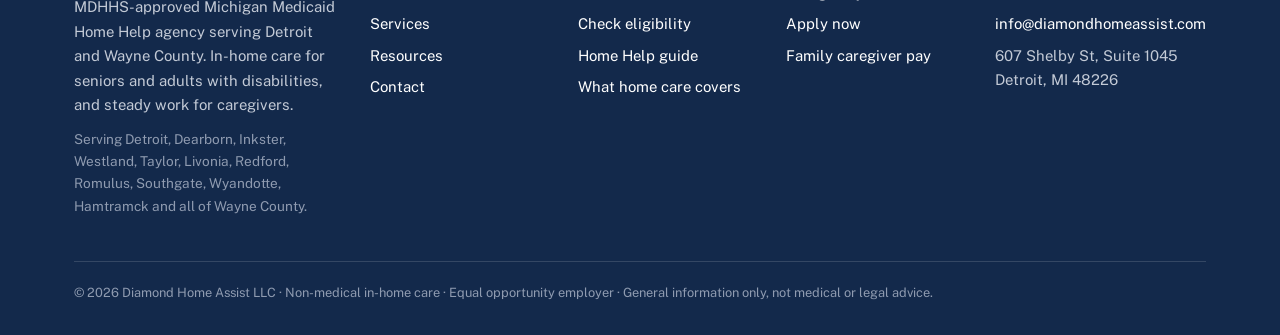
==== commit 1804002f: "Revamp draft: equal focus on clients (any caregiver) and caregivers (pro + family) - LOCAL ONLY, not" ====
--- a/index.html
+++ b/index.html
@@ -3,16 +3,16 @@
 <head>
 <meta charset="utf-8">
 <meta name="viewport" content="width=device-width, initial-scale=1">
-<title>Get Paid to Care for Your Family Member | Diamond Home Assist – Detroit Home Help</title>
-<meta name="description" content="Caring for a parent or relative in Detroit or Wayne County? If they have Medicaid, Michigan Home Help may pay you to be their caregiver. Free eligibility check — we handle the paperwork.">
+<title>In-Home Care &amp; Caregiver Jobs in Detroit | Diamond Home Assist – Michigan Home Help</title>
+<meta name="description" content="Non-medical in-home care for seniors and adults with disabilities on Michigan Medicaid in Detroit and Wayne County, at no cost to the family. Trained caregivers, or a relative we hire and pay. Now hiring caregivers.">
 <link rel="icon" href="assets/mark-sm.png">
 <link rel="preconnect" href="https://fonts.googleapis.com">
 <link rel="preconnect" href="https://fonts.gstatic.com" crossorigin>
 <link href="https://fonts.googleapis.com/css2?family=Newsreader:ital,opsz,wght@0,6..72,400;0,6..72,500;1,6..72,400;1,6..72,500&family=Public+Sans:wght@400;500;600&display=swap" rel="stylesheet">
 <link rel="stylesheet" href="style.css">
 <link rel="canonical" href="https://diamondhomeassist.com/">
-<meta property="og:title" content="Get paid to care for your family member | Diamond Home Assist">
-<meta property="og:description" content="Caring for a parent on Medicaid in Detroit or Wayne County? Michigan Home Help may pay you. Free eligibility check.">
+<meta property="og:title" content="Care at home, from people who care | Diamond Home Assist">
+<meta property="og:description" content="In-home care for Michigan seniors and adults on Medicaid, at no cost to the family. Now hiring caregivers in Detroit and Wayne County.">
 <meta property="og:image" content="https://diamondhomeassist.com/assets/og-image.jpg">
 <meta property="og:url" content="https://diamondhomeassist.com/">
 </head>
@@ -20,43 +20,111 @@
 
 <div class="topbar"><div class="wrap">
   <span class="tb-left">MDHHS-approved Michigan Medicaid Home Help agency · Detroit &amp; Wayne County</span>
-  <span>Call or text <a href="tel:+13138897575">(313) 889-7575</a></span>
+  <span><a class="tb-hire" href="careers.html">Now hiring caregivers</a>Call or text <a href="tel:+13138897575">(313) 889-7575</a></span>
 </div></div>
 
 <header>
   <div class="wrap nav">
     <a class="brand" href="index.html" aria-label="Diamond Home Assist — home"><img class="wordmark" src="assets/wordmark.png" alt="Diamond Home Assist"></a>
-    <nav class="links" id="menu"><a href="index.html" class="active">Home</a><a href="services.html">Services</a><a href="about.html">About us</a><a href="articles.html">Resources</a><a href="careers.html">Careers</a><a href="#contact" data-msg>Contact</a></nav>
+    <nav class="links" id="menu"><a href="index.html" class="active">Home</a><a href="services.html">Services</a><a href="careers.html">Careers</a><a href="about.html">About us</a><a href="articles.html">Resources</a><a href="#contact" data-msg>Contact</a></nav>
     <div class="nav-right">
-      <a class="btn btn-primary nav-cta" href="eligibility.html"><span class="nav-emblem" aria-hidden="true"><img src="assets/mark-sm.png" alt=""></span>Check eligibility</a>
+      <a class="nav-jobs" href="careers.html">Caregiver jobs</a>
+      <a class="btn btn-primary nav-cta" href="eligibility.html"><span class="nav-emblem" aria-hidden="true"><img src="assets/mark-sm.png" alt=""></span>Get care</a>
       <button class="burger" aria-label="Open menu" aria-expanded="false" aria-controls="menu"><span></span><span></span><span></span></button>
     </div>
   </div>
 </header>
 
 <main>
-<section class="hero">
+<section class="hero hero-v3">
   <div class="wrap">
     <div class="hero-grid">
       <div>
-        <span class="eyebrow">Michigan Medicaid Home Help</span>
-        <h1>Get paid to care for your family member at home.</h1>
-        <p class="lead">If your mom, dad, or another relative has Medicaid and needs help with bathing, dressing, or meals, Michigan can pay you to be their caregiver. We take care of the paperwork, at no cost to your family.</p>
-        <div class="hero-ctas">
-          <a class="btn btn-primary btn-lg" href="tel:+13138897575"><svg viewBox="0 0 24 24" fill="none" stroke="currentColor" stroke-width="1.6" aria-hidden="true"><path d="M5 4h4l2 5-2.5 1.5a11 11 0 0 0 5 5L15 13l5 2v4a2 2 0 0 1-2 2A16 16 0 0 1 3 6a2 2 0 0 1 2-2"/></svg>Call (313) 889-7575</a>
-          <a class="btn btn-ghost btn-lg" href="#contact" data-msg><svg viewBox="0 0 24 24" fill="none" stroke="currentColor" stroke-width="1.6" aria-hidden="true"><path d="M4 5h16v11H8l-4 4z"/></svg>Message us</a>
-        </div>
-        <p class="hero-note">Not sure if you qualify? <a class="text-link" href="eligibility.html">Take the 2-minute eligibility check</a></p>
+        <span class="eyebrow">Michigan Medicaid Home Help · Detroit &amp; Wayne County</span>
+        <h1>Care at home, from people who <em>care.</em></h1>
+        <p class="lead">Hands-on help with bathing, dressing, meals and more for seniors and adults with disabilities on Michigan Medicaid, at no cost to the family. Care can come from one of our trained caregivers, or from a relative or friend we hire and pay.</p>
+        <div class="paths">
+          <a class="path care" href="eligibility.html"><span class="who">I need care</span><strong>For myself or someone I love</strong><span class="d">Check eligibility in 2 minutes. We handle the paperwork.</span><span class="go">Get care</span></a>
+          <a class="path work" href="careers.html"><span class="who">I give care</span><strong>I'm a caregiver looking for work</strong><span class="d">Experienced or new to caregiving. Work close to home.</span><span class="go">See caregiver jobs</span></a>
+        </div>
+        <p class="hero-call">Prefer to talk? Call or text <a href="tel:+13138897575">(313) 889-7575</a></p>
       </div>
       <figure class="hero-img">
-        <img src="assets/hero-family.jpg" alt="A daughter caring for her mother at home">
+        <img src="assets/team-diverse.jpg" alt="Diamond Home Assist caregivers in uniform with an older couple at home">
         <figcaption class="hero-badge"><span class="star" aria-hidden="true"></span><span><strong>MDHHS-approved</strong>Home Help agency in Detroit</span></figcaption>
       </figure>
     </div>
     <div class="facts">
       <div><strong>No cost to families</strong><span>Home Help is paid by Michigan Medicaid.</span></div>
-      <div><strong>Family can be paid</strong><span>Adult children, relatives and friends can be hired as the caregiver.</span></div>
+      <div><strong>Your choice of caregiver</strong><span>A trained Diamond caregiver, or a relative or friend we hire.</span></div>
       <div><strong>Paperwork handled</strong><span>We guide you through every MDHHS step.</span></div>
+    </div>
+  </div>
+</section>
+
+<section id="ways">
+  <div class="wrap">
+    <div class="section-head">
+      <span class="eyebrow">Two ways to get care</span>
+      <h2>The right caregiver, <em>either way</em></h2>
+      <p class="lead">Some families already have someone who helps every day. Many don't. Diamond Home Assist works for both.</p>
+    </div>
+    <div class="ways">
+      <article class="way">
+        <div class="ph"><img src="assets/caregiver-pro.jpg" alt="A Diamond caregiver helping an older woman walk at home"></div>
+        <div class="bd">
+          <span class="tag">We provide the caregiver</span>
+          <h3>A trained Diamond caregiver</h3>
+          <p>No one in the family available, or you'd rather not be the caregiver? We match your loved one with a screened, trained caregiver who lives nearby.</p>
+          <ul>
+            <li>Background-checked and trained</li>
+            <li>Matched by location, schedule and language</li>
+            <li>A Diamond team member you can call or text</li>
+          </ul>
+          <a class="text-link" href="eligibility.html">Check eligibility</a>
+        </div>
+      </article>
+      <article class="way">
+        <div class="ph"><img src="assets/family-caregiver.jpg" alt="Adult children with their parents at home"></div>
+        <div class="bd">
+          <span class="tag">Someone you already trust</span>
+          <h3>A family member or friend</h3>
+          <p>Already helping a parent or relative? Adult children, siblings, other relatives and friends can be hired by Diamond and paid for the hours MDHHS approves.</p>
+          <ul>
+            <li>We hire them as a Diamond caregiver</li>
+            <li>We handle enrollment, training and payroll</li>
+            <li>Spouses can't be paid under Home Help rules</li>
+          </ul>
+          <a class="text-link" href="articles/family-caregiver-pay.html">How family caregiver pay works</a>
+        </div>
+      </article>
+    </div>
+  </div>
+</section>
+
+<section id="qualify" class="alt">
+  <div class="wrap grid2">
+    <div>
+      <span class="eyebrow">Who we care for</span>
+      <h2>People who want to stay <em>at home</em></h2>
+      <div class="who-grid">
+        <div><h3>Seniors</h3><p>Older adults who need a hand with daily routines to stay safe in their own home.</p></div>
+        <div><h3>Adults with disabilities</h3><p>Adults living with a disability or a long-term health condition.</p></div>
+        <div><h3>Coming home from the hospital</h3><p>Home Help can start once they're back home. We can get the paperwork moving now.</p></div>
+        <div><h3>People who live alone</h3><p>No family nearby? We provide the caregiver.</p></div>
+      </div>
+    </div>
+    <div>
+      <span class="eyebrow">Who qualifies</span>
+      <h2>They may qualify if</h2>
+      <ul class="check">
+        <li>They have Michigan Medicaid</li>
+        <li>They need hands-on help with bathing, dressing, eating, or moving around</li>
+        <li>They live in a private home in Detroit or Wayne County</li>
+        <li>Care can come from a Diamond caregiver, or an adult relative or friend</li>
+      </ul>
+      <p class="small-note">Under Home Help rules, a spouse or the parent of a minor child can't be the paid caregiver. Home Help doesn't cover care in a nursing home, assisted living or adult foster care home. MDHHS makes the final eligibility decision.</p>
+      <p style="margin-top:28px"><a class="btn btn-primary" href="eligibility.html">Check eligibility</a></p>
     </div>
   </div>
 </section>
@@ -65,36 +133,18 @@
   <div class="wrap split">
     <div class="split-head">
       <span class="eyebrow">How it works</span>
-      <h2>Three steps to paid care <em>at home</em></h2>
-      <p class="lead">You keep caring for the person you love. We handle the state process.</p>
+      <h2>Three steps to care <em>at home</em></h2>
+      <p class="lead">You focus on the person who needs care. We handle the state process.</p>
     </div>
     <ol class="steps">
-      <li><span class="n">01</span><div><h3>Tell us about your loved one</h3><p>Take the eligibility check or call us. We ask about their Medicaid and the help they need each day.</p></div></li>
+      <li><span class="n">01</span><div><h3>Tell us about them</h3><p>Take the eligibility check or call us. We ask about their Medicaid, the help they need each day, and who could provide care.</p></div></li>
       <li><span class="n">02</span><div><h3>We prepare the application</h3><p>We help you request Home Help through MDHHS and get ready for the caseworker's home visit.</p></div></li>
-      <li><span class="n">03</span><div><h3>You're paid to give care</h3><p>Once approved, you're hired as a Diamond caregiver and paid for the hours MDHHS authorizes. No one in the family available? We provide a trained caregiver.</p></div></li>
+      <li><span class="n">03</span><div><h3>Care starts at home</h3><p>Once approved, care begins on the schedule MDHHS authorizes, with a trained Diamond caregiver or a family caregiver we've hired.</p></div></li>
     </ol>
   </div>
 </section>
 
-<section id="qualify" class="alt">
-  <div class="wrap grid2">
-    <div class="rounded"><img src="assets/family-caregiver.jpg" alt="Adult children with their parents at home"></div>
-    <div>
-      <span class="eyebrow">Who qualifies</span>
-      <h2>Your family may qualify if</h2>
-      <ul class="check">
-        <li>Your loved one has Michigan Medicaid</li>
-        <li>They need hands-on help with bathing, dressing, eating, or moving around</li>
-        <li>They live at home in Detroit or Wayne County</li>
-        <li>The caregiver is an adult child, sibling, grandchild, other relative, or friend</li>
-      </ul>
-      <p class="small-note">Under Home Help rules, a spouse or the parent of a minor child can't be the paid caregiver. MDHHS makes the final eligibility decision.</p>
-      <p style="margin-top:28px"><a class="btn btn-primary" href="eligibility.html">Check eligibility</a></p>
-    </div>
-  </div>
-</section>
-
-<section id="services">
+<section id="services" class="alt">
   <div class="wrap split">
     <div class="split-head">
       <span class="eyebrow">What Home Help covers</span>
@@ -115,77 +165,101 @@
   </div>
 </section>
 
-<section class="quote-band" id="why">
+<section class="quote-band cg-band" id="caregivers">
   <div class="quote-grid">
-    <img src="assets/elder-care.jpg" alt="Smiling older woman at home in her armchair">
+    <img src="assets/team-caregivers.jpg" alt="Three Diamond caregivers in uniform with an older couple">
     <div class="quote-text">
-      <span class="eyebrow">Why families choose Diamond</span>
-      <h2>Care from someone they <em>already trust</em></h2>
+      <span class="eyebrow">For caregivers</span>
+      <h2>Caregiving is a profession. <em>We treat it like one.</em></h2>
+      <div class="cg-roles"><span>Home care aides</span><span>Personal care aides</span><span>CNAs</span><span>Home health aides</span><span>Family caregivers</span></div>
       <div class="pillars">
-        <div><h3>Family-first</h3><p>The person already caring for them can become the paid caregiver.</p></div>
-        <div><h3>A real person</h3><p>Call or text and talk to our team, not a call center.</p></div>
-        <div><h3>Local to Detroit</h3><p>Our office is downtown, and we focus on Wayne County.</p></div>
-        <div><h3>Screened and trained</h3><p>Every caregiver is background-checked and trained.</p></div>
-      </div>
-    </div>
-  </div>
-</section>
-
-<section id="faq">
-  <div class="wrap split">
-    <div class="split-head">
+        <div><h3>Experienced? Welcome.</h3><p>Bring your skills. We match you with clients close to where you live.</p></div>
+        <div><h3>New to caregiving?</h3><p>Reliable and caring is what counts. We train you.</p></div>
+        <div><h3>Caring for family?</h3><p>Get hired and paid to care for a relative on Medicaid.</p></div>
+        <div><h3>A real team</h3><p>A Diamond employee, with a team that picks up the phone.</p></div>
+      </div>
+      <div class="hero-ctas">
+        <a class="btn btn-light btn-lg" href="careers.html#apply">Apply in 2 minutes</a>
+        <a class="btn btn-light-ghost btn-lg" href="careers.html">See caregiver jobs</a>
+      </div>
+    </div>
+  </div>
+</section>
+
+
+<section id="faq" class="alt">
+  <div class="wrap">
+    <div class="section-head">
       <span class="eyebrow">Questions</span>
-      <h2>What families ask us</h2>
-    </div>
-    <div class="faq">
-      <details><summary>Does it cost my family anything?</summary><p>No. Home Help is paid by Michigan Medicaid, and our help with the application is free.</p></details>
-      <details><summary>Can I really get paid to care for my mom or dad?</summary><p>Often, yes. Adult children, siblings, other relatives and friends can be paid caregivers through Home Help. Spouses cannot. You'd work as a Diamond Home Assist caregiver and be paid for the hours MDHHS approves.</p></details>
-      <details><summary>What if they don't have Medicaid yet?</summary><p>Take the eligibility check anyway and choose "I'm not sure." We'll point you in the right direction.</p></details>
-      <details><summary>How long does it take?</summary><p>It depends on when MDHHS schedules the in-home assessment. We submit everything quickly and follow up so the case keeps moving.</p></details>
-      <details><summary>What if no one in the family can provide care?</summary><p>We'll match your loved one with one of our trained Diamond caregivers.</p></details>
+      <h2>What people ask us</h2>
+    </div>
+    <div class="faq-cols">
+      <div>
+        <h3>Getting care</h3>
+        <div class="faq">
+          <details><summary>Does it cost my family anything?</summary><p>No. Home Help is paid by Michigan Medicaid, and our help with the application is free.</p></details>
+          <details><summary>Do we have to use a family member as the caregiver?</summary><p>No. If no one in the family can provide care, or you'd rather not, we match your loved one with one of our trained Diamond caregivers.</p></details>
+          <details><summary>Can I get paid to care for my mom or dad?</summary><p>Often, yes. Adult children, siblings, other relatives and friends can be paid caregivers through Home Help. Spouses cannot. You'd work as a Diamond Home Assist caregiver and be paid for the hours MDHHS approves.</p></details>
+          <details><summary>What if they don't have Medicaid yet?</summary><p>Take the eligibility check anyway and choose "I'm not sure." We'll point you in the right direction.</p></details>
+          <details><summary>How long does it take?</summary><p>It depends on when MDHHS schedules the in-home assessment. We submit everything quickly and follow up so the case keeps moving.</p></details>
+        </div>
+      </div>
+      <div>
+        <h3>Working as a caregiver</h3>
+        <div class="faq">
+          <details><summary>Do I need a license or certification?</summary><p>No license is required for Home Help personal care. CNA, home health aide or caregiving experience is a plus, and we provide training.</p></details>
+          <details><summary>What does a Diamond caregiver do?</summary><p>Hands-on help at the client's home: bathing, dressing, grooming, meals, light housework, laundry, shopping, and help with medications as prescribed.</p></details>
+          <details><summary>Where will I work?</summary><p>In clients' homes across Detroit and Wayne County. We match you with clients close to where you live.</p></details>
+          <details><summary>How do I clock in?</summary><p>On your smartphone. Michigan requires electronic visit verification (EVV), and we show you how it works.</p></details>
+          <details><summary>I already care for a relative. Can I apply?</summary><p>Yes. If they have Medicaid and need hands-on help, you may be able to get paid through Home Help. Choose "I care for a family member" on the application.</p></details>
+        </div>
+      </div>
     </div>
   </div>
 </section>
 
 <section class="cta-final"><span class="star-mark" aria-hidden="true"></span>
-  <div class="wrap">
-    <div>
-      <span class="eyebrow">Free eligibility check</span>
-      <h2>Find out in two minutes if your family <em>qualifies.</em></h2>
-      <p class="lead">Six quick questions with an instant answer. We'll call you within one business day.</p>
-    </div>
-    <div class="hero-ctas">
-      <a class="btn btn-light btn-lg" href="eligibility.html">Check eligibility</a>
-      <a class="btn btn-light-ghost btn-lg" href="tel:+13138897575">Call us</a>
-    </div>
-  </div>
-</section>
-
-<section class="hiring">
-  <div class="wrap hiring-inner">
-    <div>
-      <span class="eyebrow">Careers</span>
-      <h2>Become a Diamond caregiver</h2>
-      <p>We're hiring caregivers across Detroit and Wayne County. Flexible hours, work close to home, and real support from our team.</p>
-    </div>
-    <a class="text-link" href="careers.html">Apply to be a caregiver</a>
+  <div class="wrap cta-v3">
+    <div class="cta-head">
+      <span class="eyebrow">Get started</span>
+      <h2>Two minutes is all it <em>takes.</em></h2>
+    </div>
+    <div class="cta-dual">
+      <div>
+        <h3>Need care?</h3>
+        <p>Six quick questions with an instant answer. We'll call you within one business day.</p>
+        <div class="hero-ctas">
+          <a class="btn btn-light" href="eligibility.html">Check eligibility</a>
+          <a class="btn btn-light-ghost" href="tel:+13138897575">Call us</a>
+        </div>
+      </div>
+      <div>
+        <h3>Want to give care?</h3>
+        <p>Apply in two minutes. We'll text or call you within one business day.</p>
+        <div class="hero-ctas">
+          <a class="btn btn-light" href="careers.html#apply">Apply now</a>
+          <a class="btn btn-light-ghost" href="careers.html">See caregiver jobs</a>
+        </div>
+      </div>
+    </div>
   </div>
 </section>
 </main>
 
 <footer>
   <div class="wrap">
-    <div class="fgrid fgrid4">
+    <div class="fgrid fgrid5">
       <div>
         <a class="brand" href="index.html"><img src="assets/mark-sm.png" alt="">Diamond Home Assist</a>
-        <p style="margin-top:14px;max-width:340px">MDHHS-approved Michigan Medicaid Home Help agency serving Detroit and Wayne County.</p>
+        <p style="margin-top:14px;max-width:340px">MDHHS-approved Michigan Medicaid Home Help agency serving Detroit and Wayne County. In-home care for seniors and adults with disabilities, and steady work for caregivers.</p>
         <p style="margin-top:10px;font-size:.85rem;color:#8f9bb0">Serving Detroit, Dearborn, Inkster, Westland, Taylor, Livonia, Redford, Romulus, Southgate, Wyandotte, Hamtramck and all of Wayne County.</p>
       </div>
-      <div><h4>Company</h4><ul><li><a href="about.html">About us</a></li><li><a href="services.html">Services</a></li><li><a href="articles.html">Resources</a></li><li><a href="careers.html">Careers</a></li></ul></div>
-      <div><h4>Families</h4><ul><li><a href="#how">How it works</a></li><li><a href="eligibility.html">Check eligibility</a></li><li><a href="articles/home-help-guide.html">Home Help guide</a></li><li><a href="articles/family-caregiver-pay.html">Family caregiver pay</a></li></ul></div>
+      <div><h4>Company</h4><ul><li><a href="about.html">About us</a></li><li><a href="services.html">Services</a></li><li><a href="articles.html">Resources</a></li><li><a href="#contact" data-msg>Contact</a></li></ul></div>
+      <div><h4>Get care</h4><ul><li><a href="#how">How it works</a></li><li><a href="eligibility.html">Check eligibility</a></li><li><a href="articles/home-help-guide.html">Home Help guide</a></li><li><a href="articles/what-home-care-covers.html">What home care covers</a></li></ul></div>
+      <div><h4>Caregivers</h4><ul><li><a href="careers.html">Caregiver jobs</a></li><li><a href="careers.html#apply">Apply now</a></li><li><a href="articles/family-caregiver-pay.html">Family caregiver pay</a></li></ul></div>
       <div><h4>Contact</h4><ul><li><a href="tel:+13138897575">(313) 889-7575</a></li><li><a href="mailto:info@diamondhomeassist.com">info@diamondhomeassist.com</a></li><li>607 Shelby St, Suite 1045<br>Detroit, MI 48226</li></ul></div>
     </div>
-    <div class="legal">© 2026 Diamond Home Assist LLC · Non-medical in-home care · General information only, not medical or legal advice.</div>
+    <div class="legal">© 2026 Diamond Home Assist LLC · Non-medical in-home care · Equal opportunity employer · General information only, not medical or legal advice.</div>
   </div>
 </footer>
 
@@ -202,7 +276,8 @@
     <a class="msg-opt" href="tel:+13138897575"><span><svg viewBox="0 0 24 24" fill="none" stroke="currentColor" stroke-width="1.6" aria-hidden="true"><path d="M5 4h4l2 5-2.5 1.5a11 11 0 0 0 5 5L15 13l5 2v4a2 2 0 0 1-2 2A16 16 0 0 1 3 6a2 2 0 0 1 2-2"/></svg></span><div><strong>Call us</strong><small>(313) 889-7575</small></div></a>
     <a class="msg-opt" href="sms:+13138897575"><span><svg viewBox="0 0 24 24" fill="none" stroke="currentColor" stroke-width="1.6" aria-hidden="true"><path d="M4 5h16v11H8l-4 4z"/></svg></span><div><strong>Send a text</strong><small>(313) 889-7575</small></div></a>
     <a class="msg-opt" href="mailto:info@diamondhomeassist.com?subject=Question%20about%20Home%20Help"><span><svg viewBox="0 0 24 24" fill="none" stroke="currentColor" stroke-width="1.6" aria-hidden="true"><rect x="3" y="5" width="18" height="14"/><path d="m3 6 9 7 9-7"/></svg></span><div><strong>Email us</strong><small>info@diamondhomeassist.com</small></div></a>
-    <a class="msg-opt" href="eligibility.html"><span><svg viewBox="0 0 24 24" fill="none" stroke="currentColor" stroke-width="1.6" aria-hidden="true"><path d="m5 12 4 4 10-10"/></svg></span><div><strong>Check if you qualify</strong><small>Six quick questions, instant answer</small></div></a>
+    <a class="msg-opt" href="eligibility.html"><span><svg viewBox="0 0 24 24" fill="none" stroke="currentColor" stroke-width="1.6" aria-hidden="true"><path d="m5 12 4 4 10-10"/></svg></span><div><strong>Check if you qualify for care</strong><small>Six quick questions, instant answer</small></div></a>
+    <a class="msg-opt" href="careers.html#apply"><span><svg viewBox="0 0 24 24" fill="none" stroke="currentColor" stroke-width="1.6" aria-hidden="true"><path d="M12 3l2.5 6.5L21 12l-6.5 2.5L12 21l-2.5-6.5L3 12l6.5-2.5z"/></svg></span><div><strong>Apply to be a caregiver</strong><small>Two-minute application</small></div></a>
   </div>
 </div>
 <script>
--- a/style.css
+++ b/style.css
@@ -334,3 +334,115 @@
 @media(max-width:420px){.nav-right .nav-cta .nav-emblem{display:flex}}
 /* hero photo: no offset frame, aligned to the grid */
 @media(min-width:960px){.hero-img{margin:0}.hero-img::after{content:none}.hero-badge{left:-24px}}
+
+/* ===== v3: two audiences (people who need care + caregivers) — same tokens, same star ===== */
+
+/* header: second CTA for caregivers */
+.nav-jobs{color:var(--ink);font-weight:600;font-size:.93rem;text-decoration:none;white-space:nowrap;padding:12px 18px;border:1px solid var(--ink);border-radius:4px;transition:background .2s,color .2s}
+.nav-jobs:hover{background:var(--ink);color:#fff}
+@media(max-width:1179px){.nav-jobs{display:none}}
+@media(min-width:960px) and (max-width:1179px){.links{gap:22px}}
+.topbar .tb-hire{color:#c9bfe6;font-weight:600;text-decoration:none;margin-right:14px}
+.topbar .tb-hire:hover{color:#fff}
+@media(max-width:520px){.topbar .tb-hire{margin-right:10px}.topbar .wrap{font-size:.78rem}}
+
+/* hero: two doors */
+.hero-v3 h1{max-width:13ch}
+.paths{display:grid;gap:12px;margin:34px 0 18px}
+@media(min-width:560px){.paths{grid-template-columns:1fr 1fr}}
+.path{display:flex;flex-direction:column;gap:6px;padding:22px 22px 20px;border:1px solid var(--rule);border-top:2px solid var(--ink);background:#fff;text-decoration:none;color:var(--text);transition:border-color .2s,transform .2s,box-shadow .2s}
+.path:hover{border-color:var(--accent);transform:translateY(-2px);box-shadow:0 14px 30px rgba(19,41,75,.08)}
+.path .who{font-size:.72rem;font-weight:600;letter-spacing:.16em;text-transform:uppercase;color:var(--accent);display:flex;align-items:center;gap:8px}
+.path .who::before{content:"";width:9px;height:9px;background:var(--star) center/contain no-repeat;flex:none}
+.path strong{font-family:var(--display);font-weight:500;font-size:1.35rem;color:var(--ink);line-height:1.2}
+.path span.go{margin-top:auto;padding-top:8px;color:var(--ink);font-weight:600;font-size:.93rem}
+.path span.go::after{content:" →";display:inline-block;transition:transform .2s}
+.path:hover span.go::after{transform:translateX(4px)}
+.path.care{border-top-color:var(--ink)}
+.path.work{border-top-color:var(--accent)}
+.hero-call{font-size:.95rem;color:var(--muted)}
+.hero-call a{color:var(--ink);font-weight:600;text-decoration:none;border-bottom:1px solid var(--accent)}
+
+/* two ways to get care */
+.ways{display:grid;gap:28px}
+@media(min-width:800px){.ways{grid-template-columns:1fr 1fr;gap:40px}}
+.way{background:#fff;border:1px solid var(--rule);display:flex;flex-direction:column}
+.way .ph{aspect-ratio:16/10;overflow:hidden;background:var(--stone)}
+.way .ph img{width:100%;height:100%;object-fit:cover;transition:transform 1.2s cubic-bezier(.2,.7,.2,1)}
+.way:hover .ph img{transform:scale(1.03)}
+.way .bd{padding:26px 26px 28px;display:flex;flex-direction:column;gap:10px;flex:1}
+.way .tag{font-size:.72rem;font-weight:600;letter-spacing:.16em;text-transform:uppercase;color:var(--accent)}
+.way h3{font-size:1.55rem;margin:0}
+.way p{color:var(--muted)}
+.way ul{list-style:none;margin:4px 0 0}
+.way li{padding:9px 0 9px 26px;position:relative;border-top:1px solid var(--rule);font-size:.97rem}
+.way li::before{content:"";position:absolute;left:2px;top:17px;width:11px;height:6px;border-left:1.5px solid var(--accent);border-bottom:1.5px solid var(--accent);transform:rotate(-45deg)}
+.way .text-link{margin-top:auto;align-self:flex-start;padding-top:10px}
+.section-head{max-width:760px;margin-bottom:40px}
+.section-head.center{margin-left:auto;margin-right:auto}
+
+/* who we care for */
+.who-grid{display:grid;gap:0 40px;margin-top:8px}
+@media(min-width:700px){.who-grid{grid-template-columns:1fr 1fr}}
+.who-grid div{padding:20px 0;border-top:1px solid var(--rule)}
+.who-grid h3{font-size:1.15rem;display:flex;align-items:center;gap:10px}
+.who-grid h3::before{content:"";width:9px;height:9px;background:var(--star) center/contain no-repeat;flex:none}
+.who-grid p{color:var(--muted);font-size:.97rem}
+
+/* caregiver band (navy) */
+.cg-band .quote-text .hero-ctas{margin:30px 0 0}
+.cg-band .pillars p a{color:#fff}
+.cg-roles{display:flex;flex-wrap:wrap;gap:8px;margin-top:18px}
+.cg-roles span{border:1px solid rgba(255,255,255,.28);color:#e4e8f0;font-size:.82rem;padding:6px 12px;border-radius:999px}
+
+/* faq in two columns */
+.faq-cols{display:grid;gap:40px}
+@media(min-width:900px){.faq-cols{grid-template-columns:1fr 1fr;gap:64px}}
+.faq-cols h3{font-size:1.05rem;font-family:var(--body);font-weight:600;letter-spacing:.14em;text-transform:uppercase;color:var(--accent);margin-bottom:10px;display:flex;align-items:center;gap:10px}
+.faq-cols h3::before{content:"";width:10px;height:10px;background:var(--star) center/contain no-repeat;flex:none}
+.faq-cols .faq{margin-top:0}
+
+/* closing CTA with two doors */
+.cta-dual{display:grid;gap:20px;position:relative;z-index:1}
+@media(min-width:800px){.cta-dual{grid-template-columns:1fr 1fr;gap:28px}}
+.cta-dual>div{border:1px solid rgba(255,255,255,.2);padding:30px 28px;display:flex;flex-direction:column;gap:10px}
+.cta-dual h3{color:#fff;font-size:1.7rem}
+.cta-dual p{color:#c3cad6}
+.cta-dual .hero-ctas{margin:12px 0 0}
+.cta-final .cta-head{position:relative;z-index:1;margin-bottom:34px;max-width:720px}
+.cta-final .wrap.cta-v3{display:block}
+.cta-dual .hero-ctas{justify-content:flex-start!important}
+
+/* careers */
+.join{display:grid;gap:0 32px;margin-top:8px}
+@media(min-width:860px){.join{grid-template-columns:repeat(3,1fr)}}
+.join .card{padding:28px 0 30px;border-top:2px solid var(--ink)}
+.join .card.fam{border-top-color:var(--accent)}
+.join .card h3{font-size:1.4rem}
+.join .card .text-link{display:inline-block;margin-top:14px}
+.perks{display:grid;gap:0 40px;margin-top:8px}
+@media(min-width:700px){.perks{grid-template-columns:1fr 1fr}}
+.perks div{padding:18px 0;border-top:1px solid var(--rule)}
+.perks h3{font-size:1.12rem;display:flex;align-items:center;gap:10px}
+.perks h3::before{content:"";width:9px;height:9px;background:var(--star) center/contain no-repeat;flex:none}
+.perks p{color:var(--muted);font-size:.96rem}
+.page-hero.split-hero .wrap{display:grid;gap:40px;align-items:center}
+@media(min-width:900px){.page-hero.split-hero .wrap{grid-template-columns:1.05fr .95fr;gap:64px}}
+.page-hero.split-hero img{width:100%;aspect-ratio:5/4;object-fit:cover;border-radius:2px}
+.form-card .hint{font-size:.88rem;color:var(--muted);margin:-2px 0 10px;font-weight:400}
+
+/* payment notes */
+.pay{display:grid;gap:0 40px;margin-top:8px}
+@media(min-width:800px){.pay{grid-template-columns:1fr 1fr}}
+.pay div{padding:22px 0;border-top:1px solid var(--rule)}
+.pay p{color:var(--muted)}
+
+/* footer: five columns */
+@media(min-width:1000px){.fgrid5{grid-template-columns:1.5fr 1fr 1fr 1fr 1.2fr}}
+@media(min-width:800px) and (max-width:999px){.fgrid5{grid-template-columns:1fr 1fr 1fr}}
+
+/* resources groups */
+.res-group{margin-top:8px}
+.res-group+.res-group{margin-top:56px}
+.res-group>.eyebrow{margin-bottom:0}
+.path span.d{font-size:.95rem;color:var(--muted);line-height:1.5}
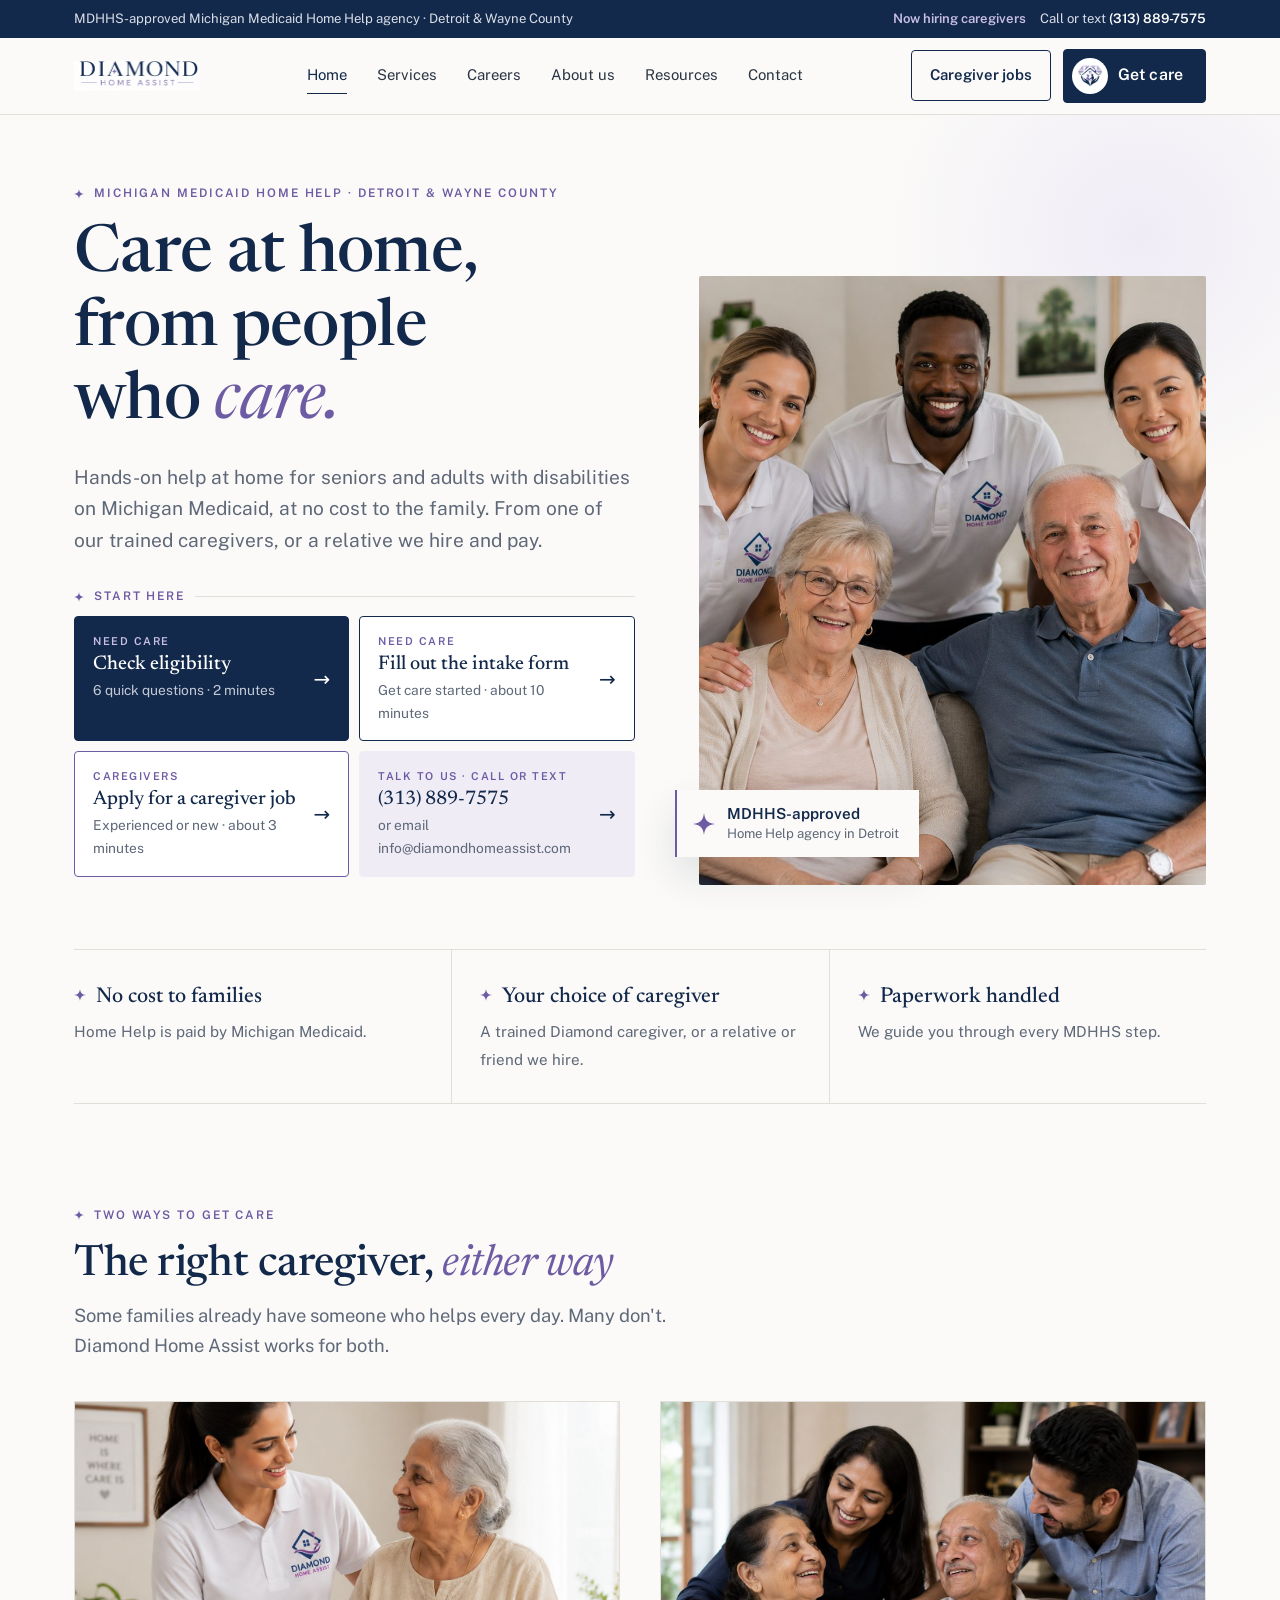
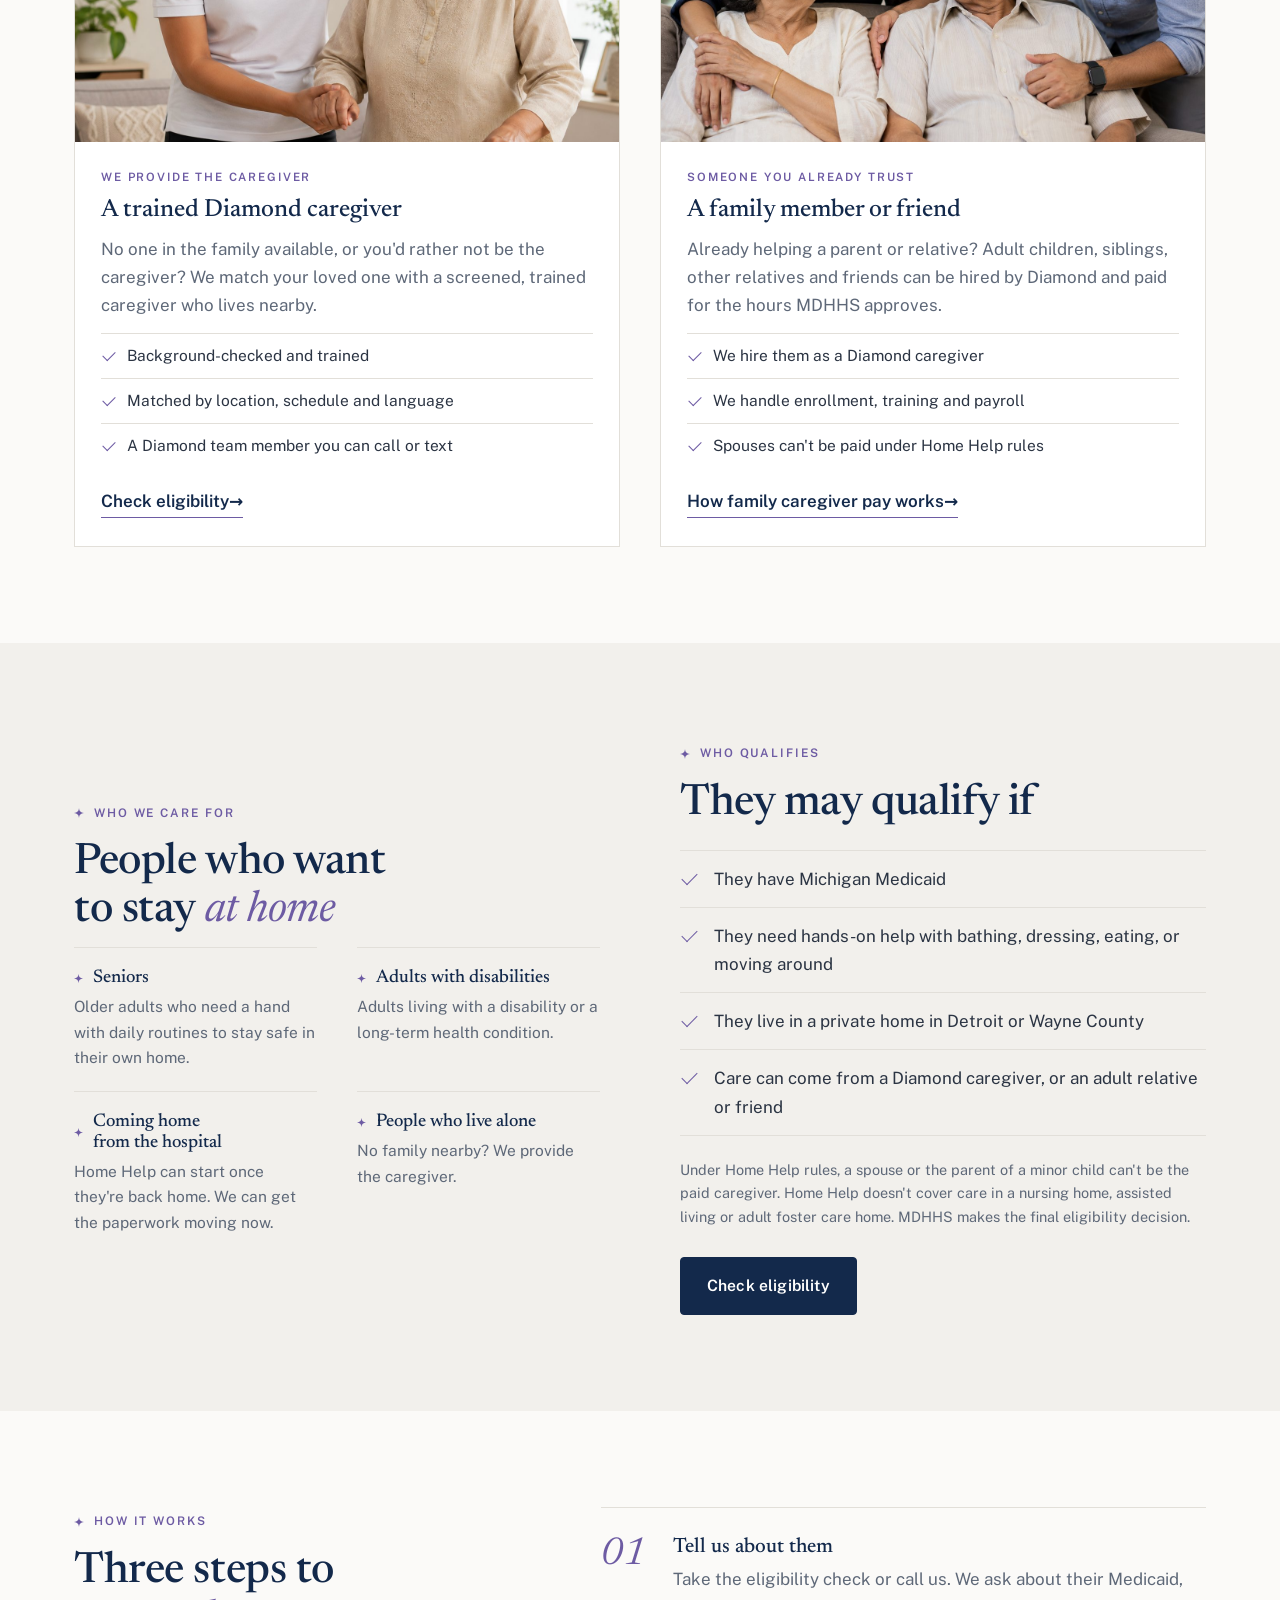
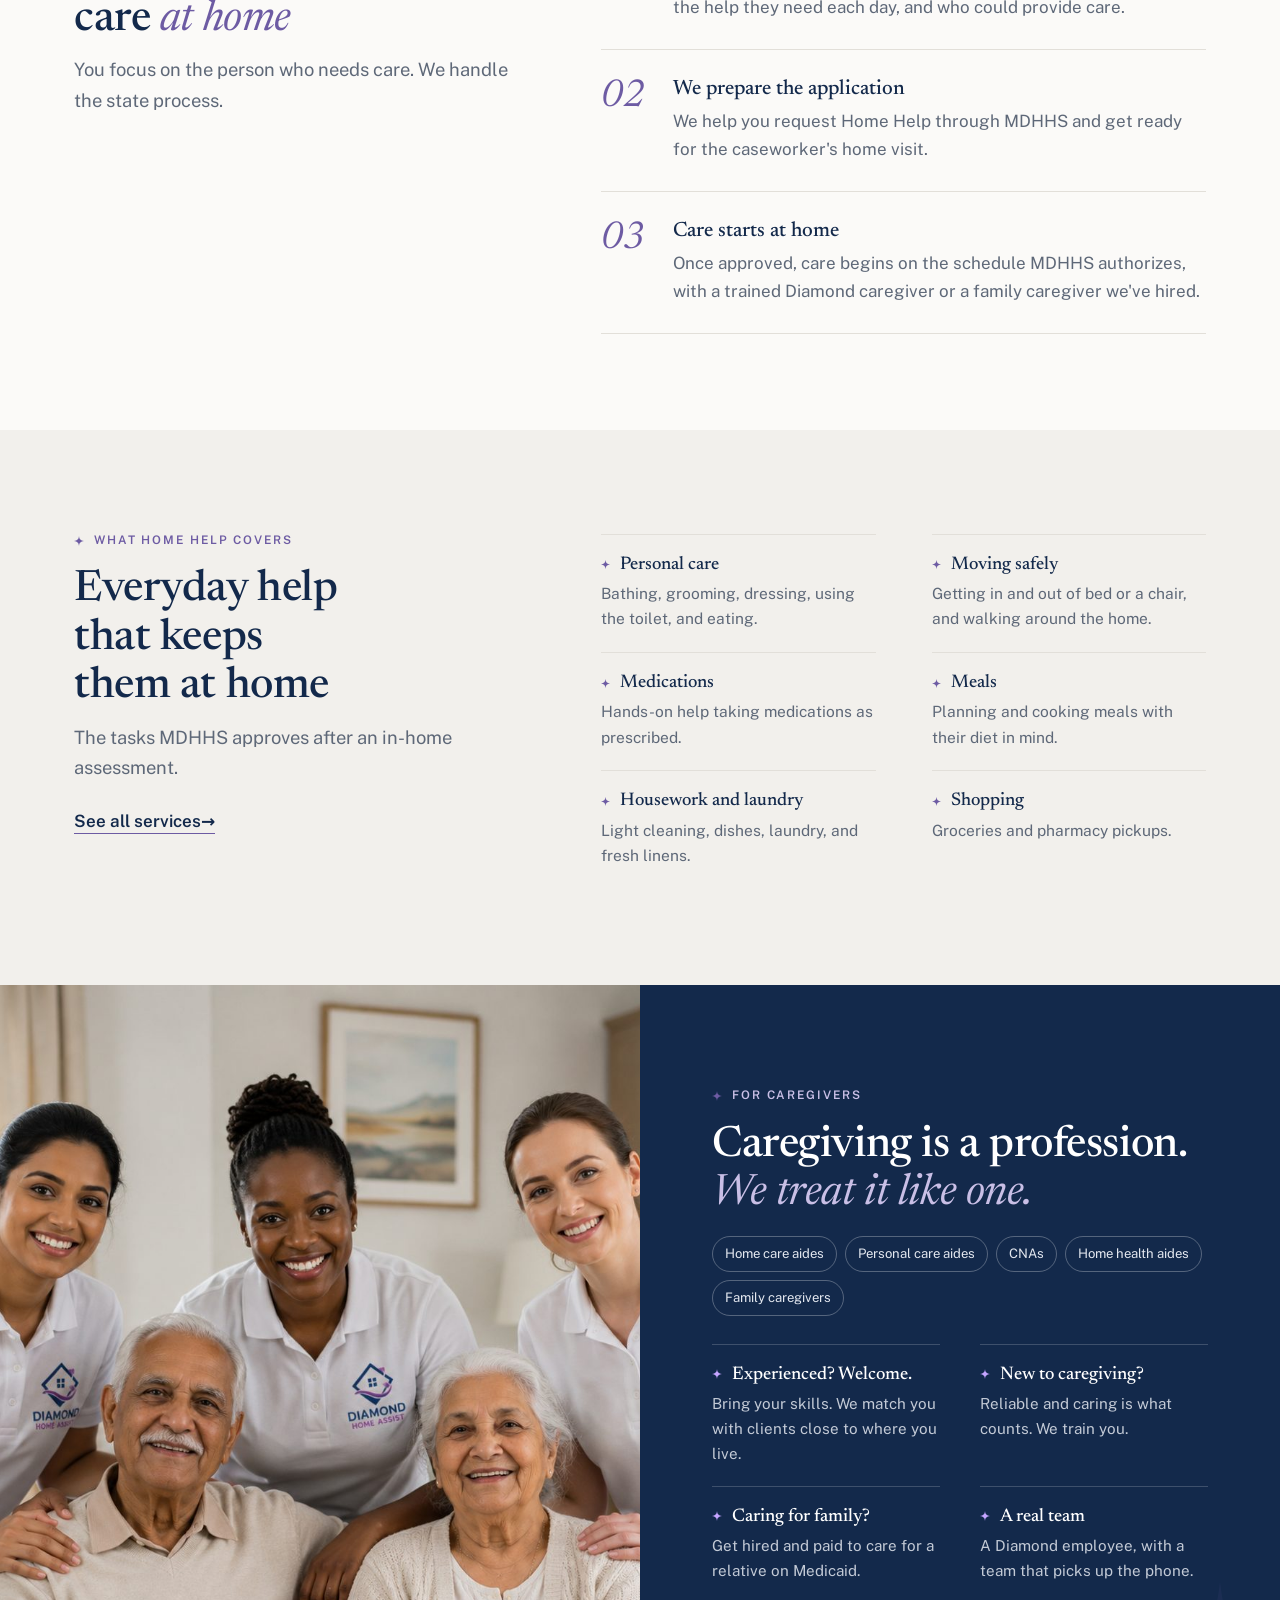
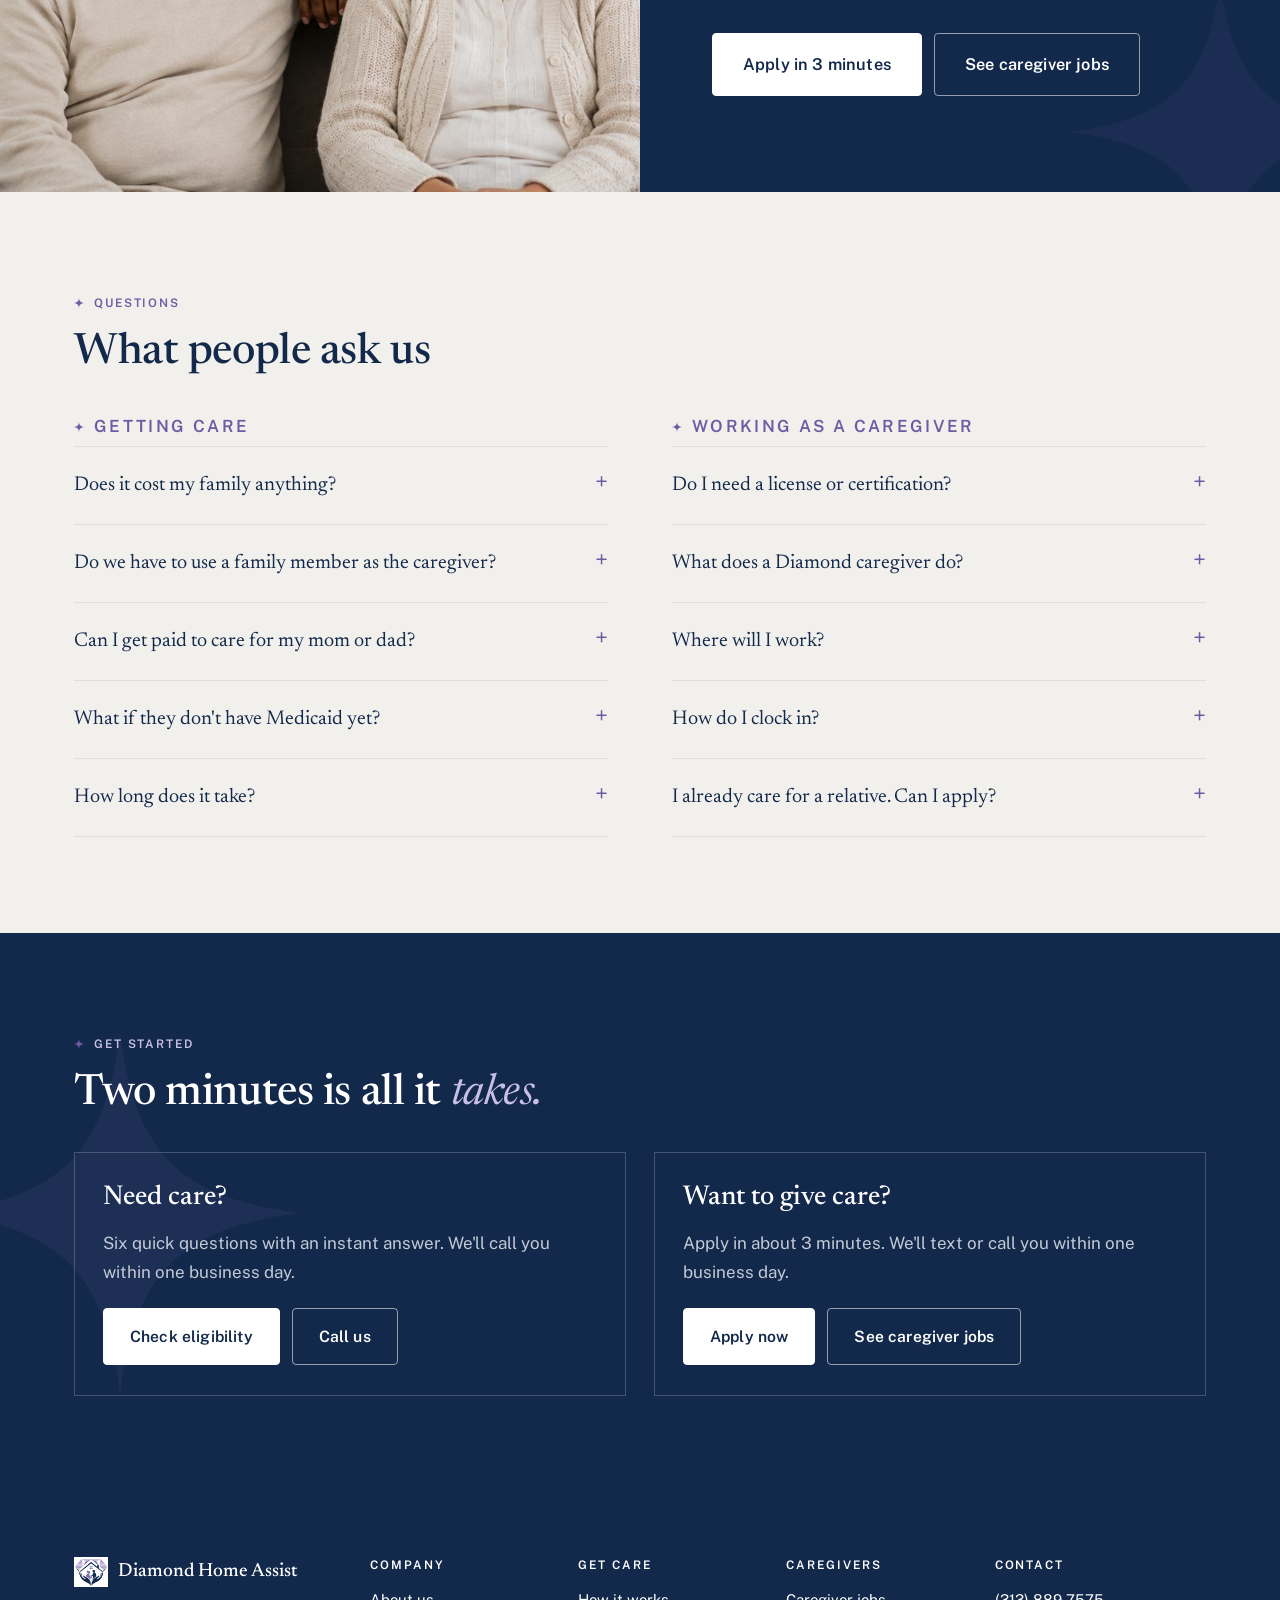
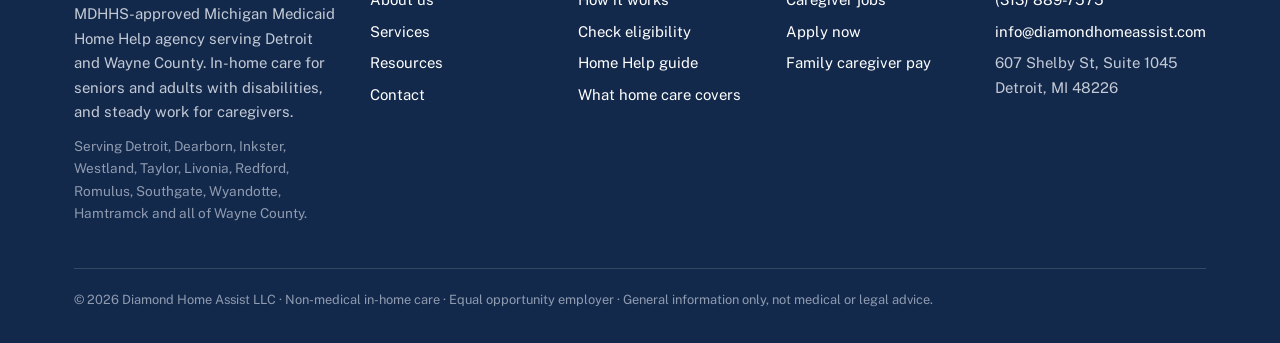
==== commit 7433eb9a: "Start-here panel (eligibility, intake JotForm, job JotForm, call/text/email); all apply links to job" ====
--- a/index.html
+++ b/index.html
@@ -42,12 +42,14 @@
       <div>
         <span class="eyebrow">Michigan Medicaid Home Help · Detroit &amp; Wayne County</span>
         <h1>Care at home, from people who <em>care.</em></h1>
-        <p class="lead">Hands-on help with bathing, dressing, meals and more for seniors and adults with disabilities on Michigan Medicaid, at no cost to the family. Care can come from one of our trained caregivers, or from a relative or friend we hire and pay.</p>
-        <div class="paths">
-          <a class="path care" href="eligibility.html"><span class="who">I need care</span><strong>For myself or someone I love</strong><span class="d">Check eligibility in 2 minutes. We handle the paperwork.</span><span class="go">Get care</span></a>
-          <a class="path work" href="careers.html"><span class="who">I give care</span><strong>I'm a caregiver looking for work</strong><span class="d">Experienced or new to caregiving. Work close to home.</span><span class="go">See caregiver jobs</span></a>
-        </div>
-        <p class="hero-call">Prefer to talk? Call or text <a href="tel:+13138897575">(313) 889-7575</a></p>
+        <p class="lead">Hands-on help at home for seniors and adults with disabilities on Michigan Medicaid, at no cost to the family. From one of our trained caregivers, or a relative we hire and pay.</p>
+        <div class="quick" role="group" aria-label="Start here">
+          <span class="quick-label">Start here</span>
+          <a class="q q-main" href="eligibility.html"><span class="q-tag">Need care</span><strong>Check eligibility</strong><small>6 quick questions · 2 minutes</small></a>
+          <a class="q" href="https://form.jotform.com/263137641533152"><span class="q-tag">Need care</span><strong>Fill out the intake form</strong><small>Get care started · about 10 minutes</small></a>
+          <a class="q q-work" href="https://form.jotform.com/263138129393158"><span class="q-tag">Caregivers</span><strong>Apply for a caregiver job</strong><small>Experienced or new · about 3 minutes</small></a>
+          <a class="q q-call" href="tel:+13138897575"><span class="q-tag">Talk to us · call or text</span><strong class="nowrap">(313) 889-7575</strong><small>or email info@diamondhomeassist.com</small></a>
+        </div>
       </div>
       <figure class="hero-img">
         <img src="assets/team-diverse.jpg" alt="Diamond Home Assist caregivers in uniform with an older couple at home">
@@ -179,7 +181,7 @@
         <div><h3>A real team</h3><p>A Diamond employee, with a team that picks up the phone.</p></div>
       </div>
       <div class="hero-ctas">
-        <a class="btn btn-light btn-lg" href="careers.html#apply">Apply in 2 minutes</a>
+        <a class="btn btn-light btn-lg" href="https://form.jotform.com/263138129393158">Apply in 3 minutes</a>
         <a class="btn btn-light-ghost btn-lg" href="careers.html">See caregiver jobs</a>
       </div>
     </div>
@@ -235,9 +237,9 @@
       </div>
       <div>
         <h3>Want to give care?</h3>
-        <p>Apply in two minutes. We'll text or call you within one business day.</p>
+        <p>Apply in about 3 minutes. We'll text or call you within one business day.</p>
         <div class="hero-ctas">
-          <a class="btn btn-light" href="careers.html#apply">Apply now</a>
+          <a class="btn btn-light" href="https://form.jotform.com/263138129393158">Apply now</a>
           <a class="btn btn-light-ghost" href="careers.html">See caregiver jobs</a>
         </div>
       </div>
@@ -256,7 +258,7 @@
       </div>
       <div><h4>Company</h4><ul><li><a href="about.html">About us</a></li><li><a href="services.html">Services</a></li><li><a href="articles.html">Resources</a></li><li><a href="#contact" data-msg>Contact</a></li></ul></div>
       <div><h4>Get care</h4><ul><li><a href="#how">How it works</a></li><li><a href="eligibility.html">Check eligibility</a></li><li><a href="articles/home-help-guide.html">Home Help guide</a></li><li><a href="articles/what-home-care-covers.html">What home care covers</a></li></ul></div>
-      <div><h4>Caregivers</h4><ul><li><a href="careers.html">Caregiver jobs</a></li><li><a href="careers.html#apply">Apply now</a></li><li><a href="articles/family-caregiver-pay.html">Family caregiver pay</a></li></ul></div>
+      <div><h4>Caregivers</h4><ul><li><a href="careers.html">Caregiver jobs</a></li><li><a href="https://form.jotform.com/263138129393158">Apply now</a></li><li><a href="articles/family-caregiver-pay.html">Family caregiver pay</a></li></ul></div>
       <div><h4>Contact</h4><ul><li><a href="tel:+13138897575">(313) 889-7575</a></li><li><a href="mailto:info@diamondhomeassist.com">info@diamondhomeassist.com</a></li><li>607 Shelby St, Suite 1045<br>Detroit, MI 48226</li></ul></div>
     </div>
     <div class="legal">© 2026 Diamond Home Assist LLC · Non-medical in-home care · Equal opportunity employer · General information only, not medical or legal advice.</div>
@@ -277,7 +279,7 @@
     <a class="msg-opt" href="sms:+13138897575"><span><svg viewBox="0 0 24 24" fill="none" stroke="currentColor" stroke-width="1.6" aria-hidden="true"><path d="M4 5h16v11H8l-4 4z"/></svg></span><div><strong>Send a text</strong><small>(313) 889-7575</small></div></a>
     <a class="msg-opt" href="mailto:info@diamondhomeassist.com?subject=Question%20about%20Home%20Help"><span><svg viewBox="0 0 24 24" fill="none" stroke="currentColor" stroke-width="1.6" aria-hidden="true"><rect x="3" y="5" width="18" height="14"/><path d="m3 6 9 7 9-7"/></svg></span><div><strong>Email us</strong><small>info@diamondhomeassist.com</small></div></a>
     <a class="msg-opt" href="eligibility.html"><span><svg viewBox="0 0 24 24" fill="none" stroke="currentColor" stroke-width="1.6" aria-hidden="true"><path d="m5 12 4 4 10-10"/></svg></span><div><strong>Check if you qualify for care</strong><small>Six quick questions, instant answer</small></div></a>
-    <a class="msg-opt" href="careers.html#apply"><span><svg viewBox="0 0 24 24" fill="none" stroke="currentColor" stroke-width="1.6" aria-hidden="true"><path d="M12 3l2.5 6.5L21 12l-6.5 2.5L12 21l-2.5-6.5L3 12l6.5-2.5z"/></svg></span><div><strong>Apply to be a caregiver</strong><small>Two-minute application</small></div></a>
+    <a class="msg-opt" href="https://form.jotform.com/263138129393158"><span><svg viewBox="0 0 24 24" fill="none" stroke="currentColor" stroke-width="1.6" aria-hidden="true"><path d="M12 3l2.5 6.5L21 12l-6.5 2.5L12 21l-2.5-6.5L3 12l6.5-2.5z"/></svg></span><div><strong>Apply to be a caregiver</strong><small>About 3 minutes</small></div></a>
   </div>
 </div>
 <script>
--- a/style.css
+++ b/style.css
@@ -446,3 +446,28 @@
 .res-group+.res-group{margin-top:56px}
 .res-group>.eyebrow{margin-bottom:0}
 .path span.d{font-size:.95rem;color:var(--muted);line-height:1.5}
+
+/* ===== v3.1: "Start here" quick actions in the hero ===== */
+.quick{display:grid;gap:10px;margin:30px 0 8px;grid-template-columns:1fr}
+@media(min-width:560px){.quick{grid-template-columns:1fr 1fr}}
+.quick-label{grid-column:1/-1;font-size:.74rem;font-weight:600;letter-spacing:.16em;text-transform:uppercase;color:var(--accent);display:flex;align-items:center;gap:10px}
+.quick-label::before{content:"";width:10px;height:10px;background:var(--star) center/contain no-repeat;flex:none}
+.quick-label::after{content:"";flex:1;height:1px;background:var(--rule)}
+.q{position:relative;display:flex;flex-direction:column;gap:2px;padding:16px 44px 16px 18px;background:#fff;border:1.5px solid var(--ink);border-radius:4px;text-decoration:none;color:var(--ink);transition:background .2s,color .2s,transform .2s,box-shadow .2s}
+.q::after{content:"→";position:absolute;right:18px;top:50%;transform:translateY(-50%);font-size:1.25rem;line-height:1;transition:transform .2s}
+.q:hover{transform:translateY(-2px);box-shadow:0 12px 26px rgba(19,41,75,.12)}
+.q:hover::after{transform:translate(4px,-50%)}
+.q strong{font-family:var(--display);font-weight:500;font-size:1.32rem;line-height:1.2}
+.q small{font-size:.86rem;color:var(--muted)}
+.q-tag{font-size:.68rem;font-weight:600;letter-spacing:.14em;text-transform:uppercase;color:var(--accent)}
+.q-main{background:var(--ink);color:#fff}
+.q-main small{color:#c3cad6}
+.q-main .q-tag{color:#c9bfe6}
+.q-main:hover{background:#0b1a33}
+.q-work{border-color:var(--accent)}
+.q-work:hover{background:var(--accent-soft)}
+.q-call{background:var(--accent-soft);border-color:var(--accent-soft)}
+.q-call:hover{border-color:var(--accent)}
+@media(max-width:559px){.q strong{font-size:1.22rem}}
+.apply-card{text-align:center;display:flex;flex-direction:column;align-items:center;gap:10px}.apply-card h3{font-size:1.8rem}.apply-card p{color:var(--muted);max-width:52ch}.apply-card .btn{width:auto!important;margin-top:8px}.apply-alt a{color:var(--ink);font-weight:600}
+.q strong.nowrap{white-space:nowrap}@media(min-width:560px){.q strong{font-size:1.24rem}}.q-call small{word-break:break-word}
